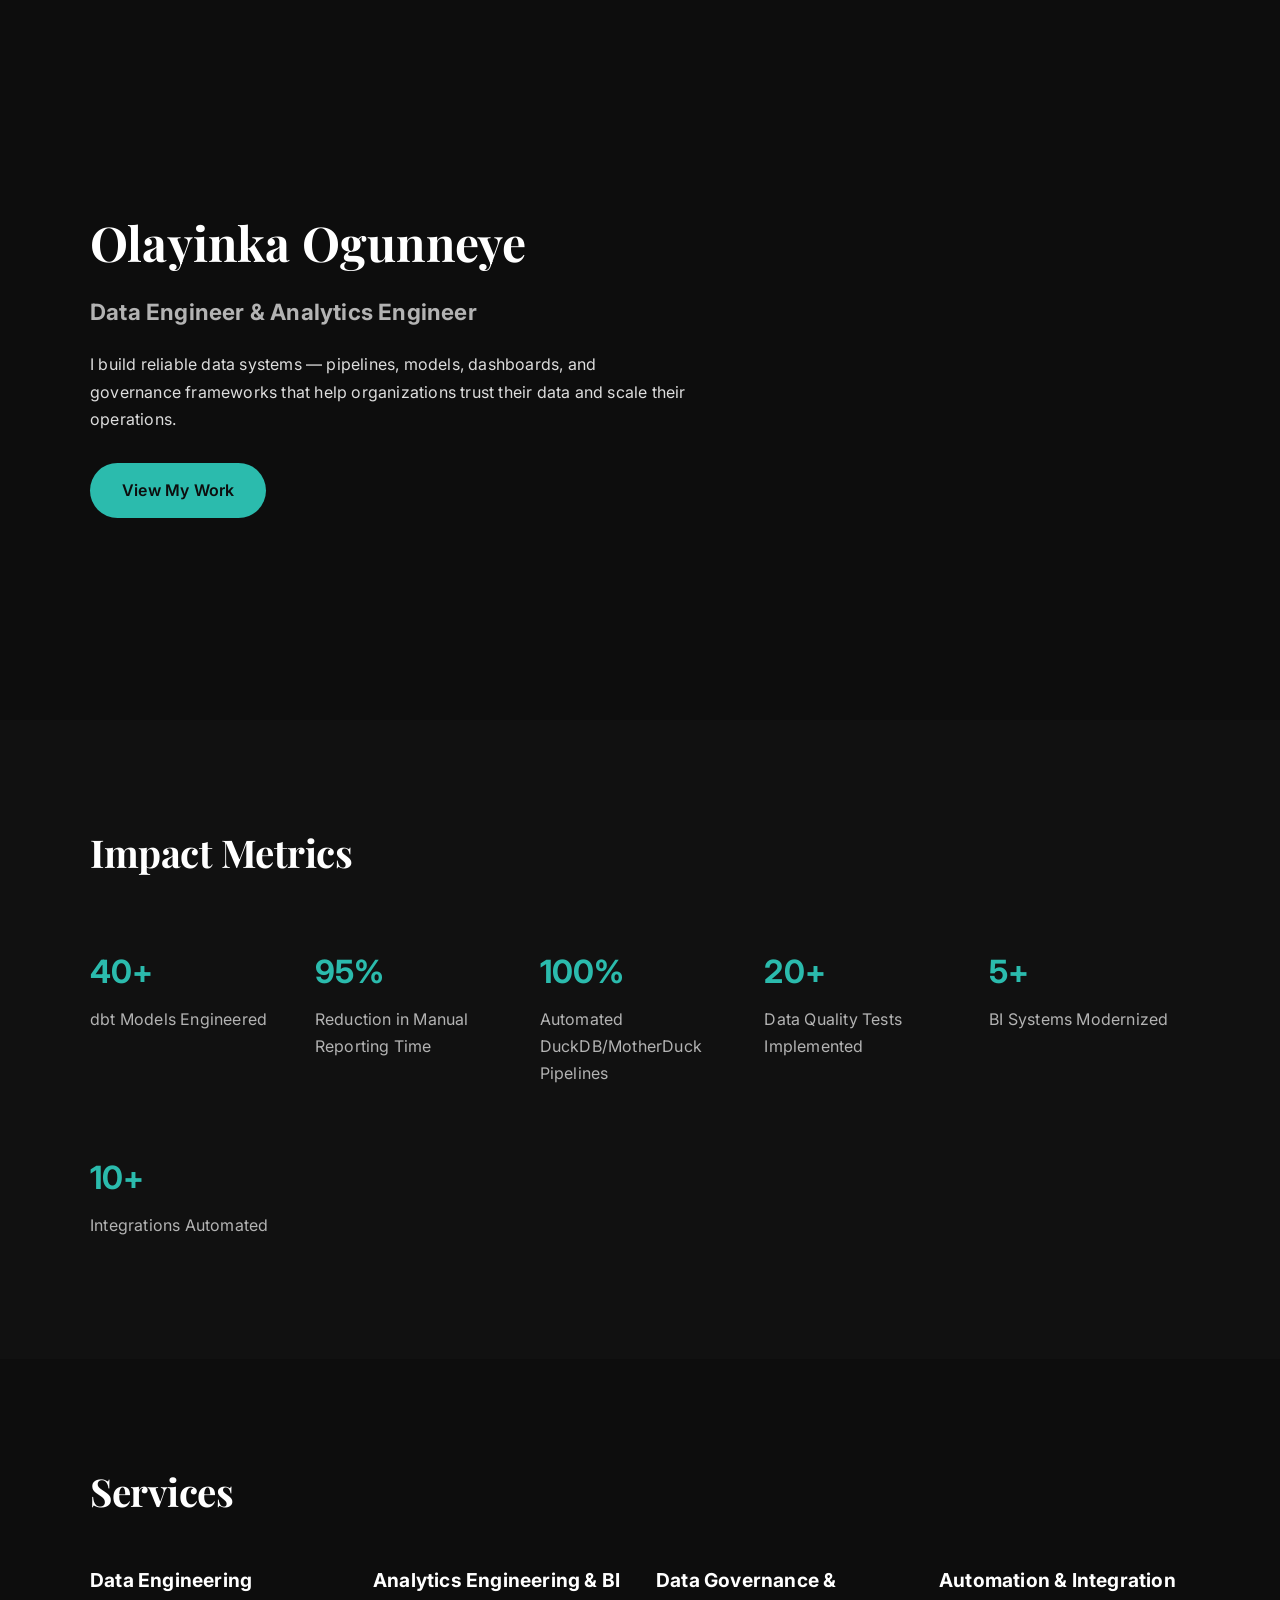
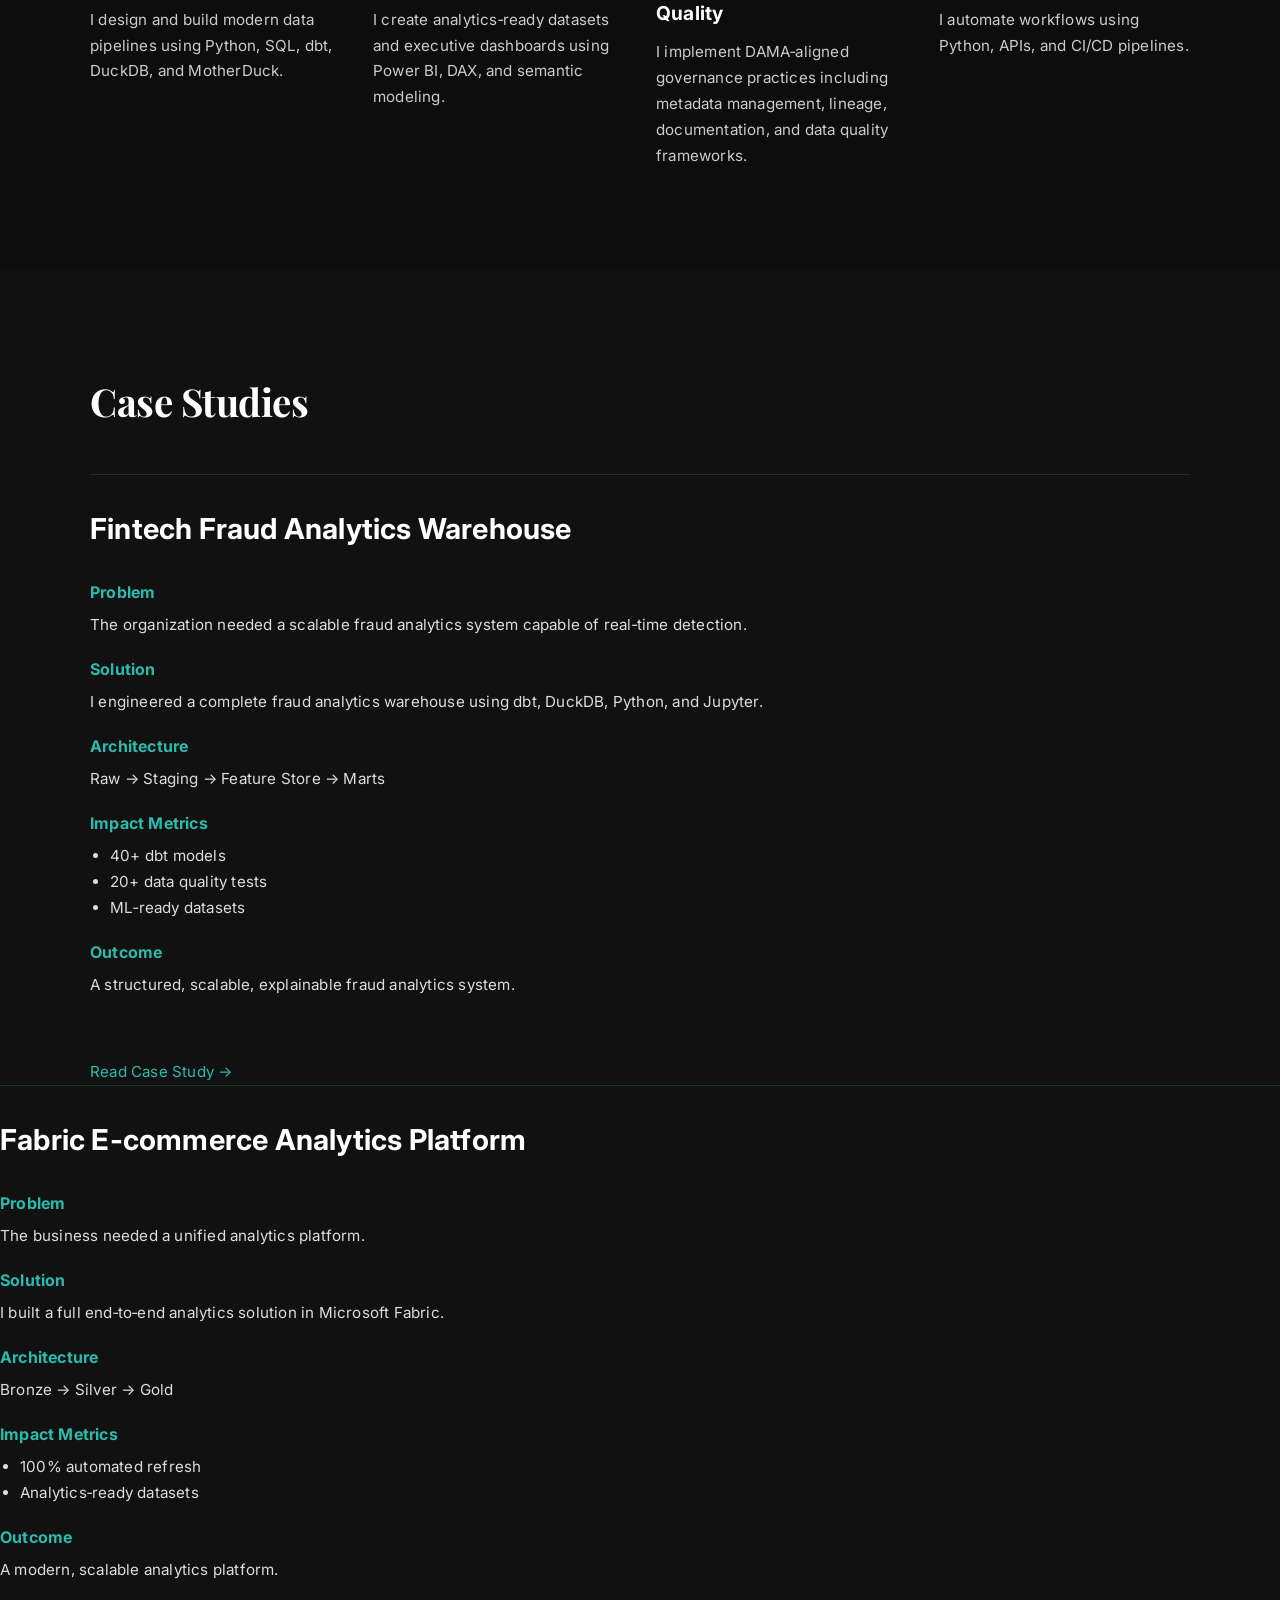
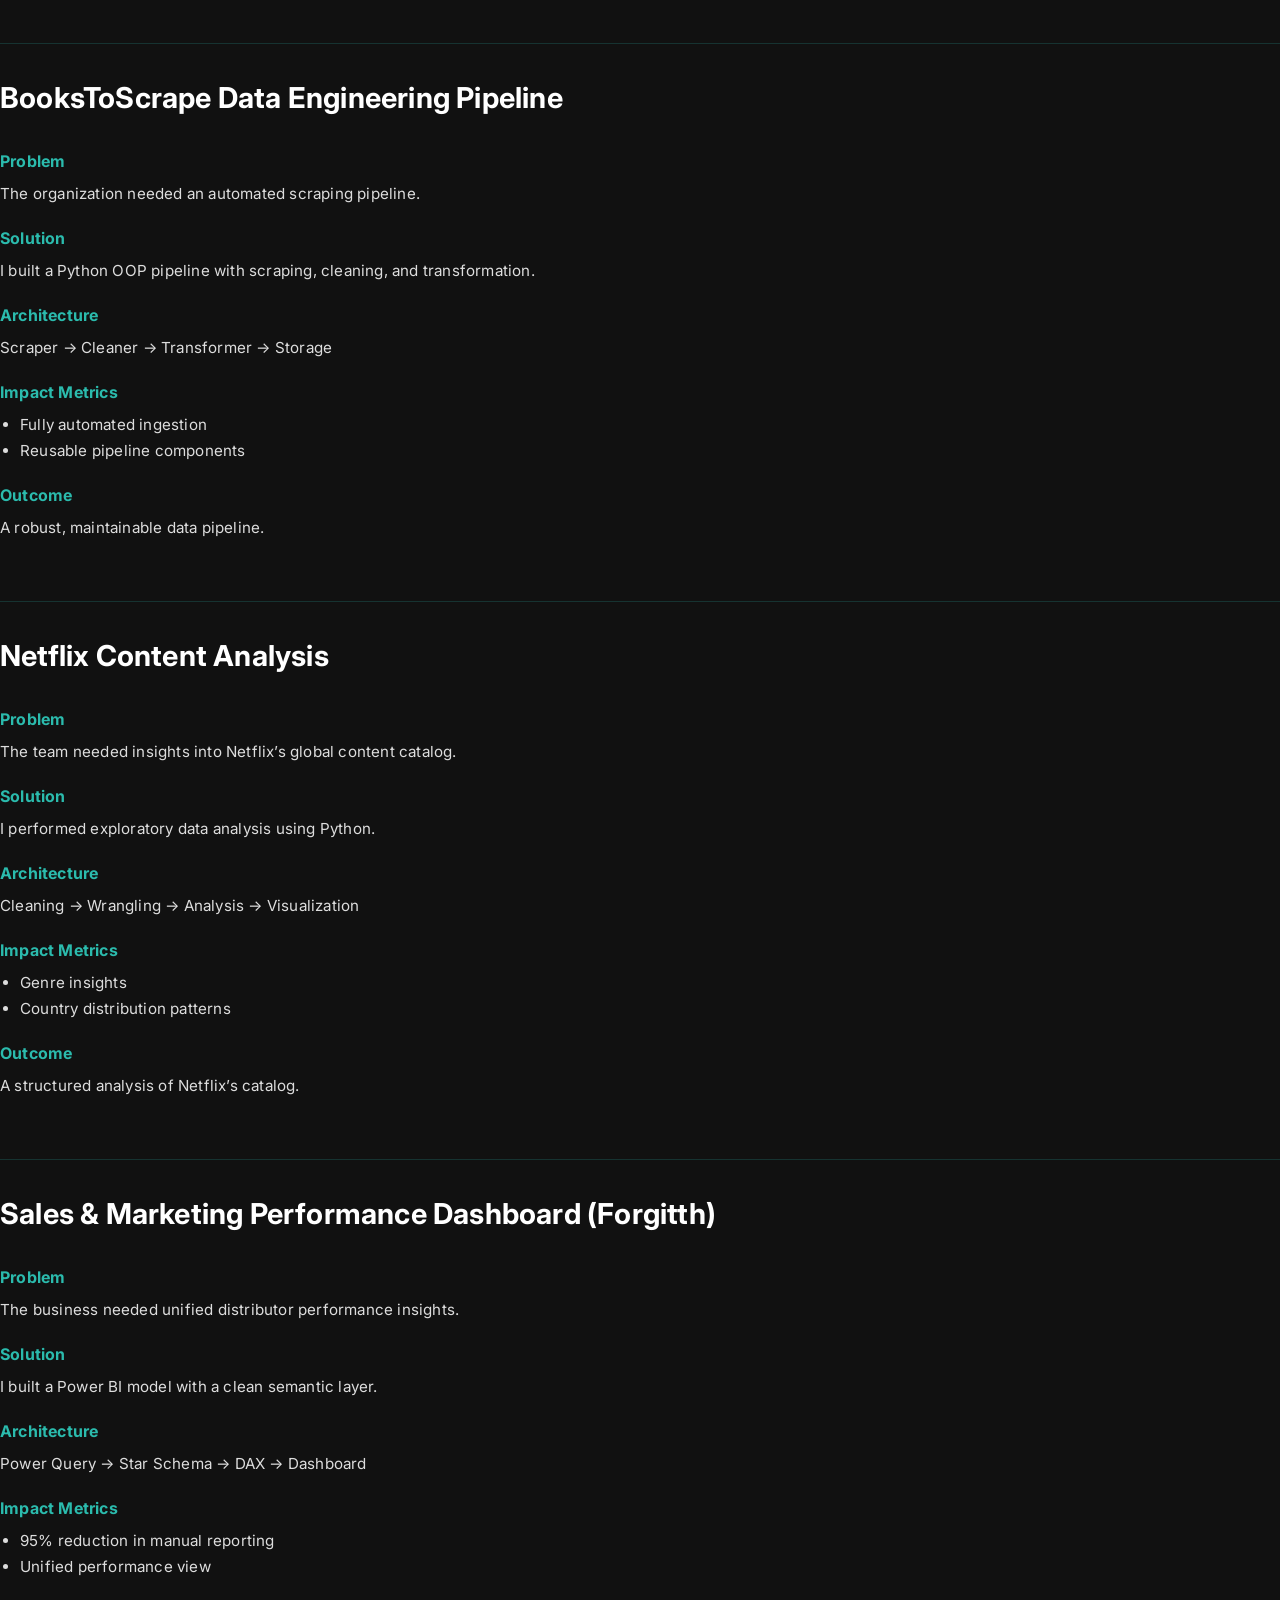
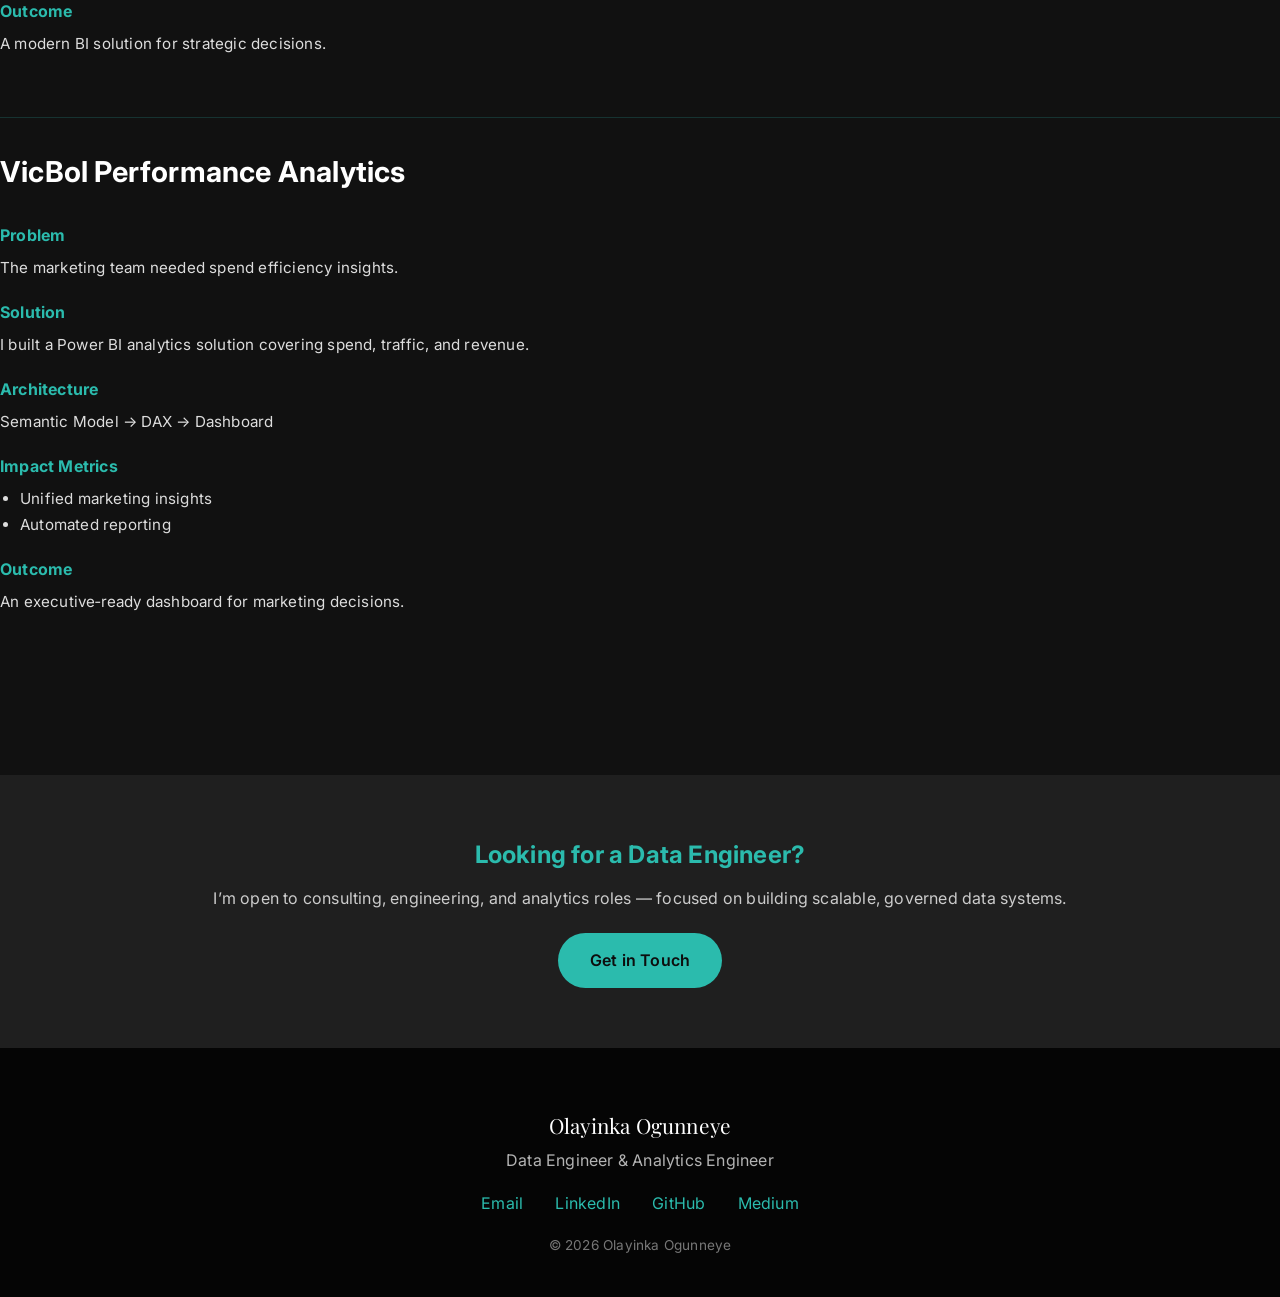
==== index.html @ f0db4cff "still editing" ====
<!DOCTYPE html>
<html lang="en">
<head>
    <meta charset="UTF-8">
    <meta name="viewport" content="width=device-width, initial-scale=1.0">
    <title>Olayinka Ogunneye | Data Engineering Portfolio</title>

    <!-- Fonts -->
    <link rel="preconnect" href="https://fonts.googleapis.com">
    <link rel="preconnect" href="https://fonts.gstatic.com" crossorigin>
    <link href="https://fonts.googleapis.com/css2?family=Inter:wght@300;400;600;700&family=Playfair+Display:wght@500;700&display=swap" rel="stylesheet">

    <!-- Stylesheet -->
    <link rel="stylesheet" href="assets/css/style.css">
</head>

<body>

    <!-- HERO -->
    <section id="hero" class="section-hero fade-in">
        <div class="container">
            <h1 class="hero-title">Olayinka Ogunneye</h1>
            <h2 class="hero-subtitle">Data Engineer & Analytics Engineer</h2>
            <p class="hero-tagline">
                I build reliable data systems — pipelines, models, dashboards, and governance frameworks that help organizations trust their data and scale their operations.
            </p>

            <a href="#work" class="cta-button">View My Work</a>
        </div>
    </section>

    <!-- IMPACT METRICS -->
    <section id="metrics" class="section-metrics">
        <div class="container">
            <h2 class="section-title fade-in">Impact Metrics</h2>

            <div class="metrics-grid">

                <div class="metric-item fade-in">
                    <span class="metric-value">40+</span>
                    <span class="metric-label">dbt Models Engineered</span>
                </div>

                <div class="metric-item fade-in">
                    <span class="metric-value">95%</span>
                    <span class="metric-label">Reduction in Manual Reporting Time</span>
                </div>

                <div class="metric-item fade-in">
                    <span class="metric-value">100%</span>
                    <span class="metric-label">Automated DuckDB/MotherDuck Pipelines</span>
                </div>

                <div class="metric-item fade-in">
                    <span class="metric-value">20+</span>
                    <span class="metric-label">Data Quality Tests Implemented</span>
                </div>

                <div class="metric-item fade-in">
                    <span class="metric-value">5+</span>
                    <span class="metric-label">BI Systems Modernized</span>
                </div>

                <div class="metric-item fade-in">
                    <span class="metric-value">10+</span>
                    <span class="metric-label">Integrations Automated</span>
                </div>

            </div>
        </div>
    </section>

    <!-- SERVICES -->
    <section id="services" class="section-services">
        <div class="container">
            <h2 class="section-title fade-in">Services</h2>

            <div class="services-grid">

                <div class="service-item fade-in">
                    <h3>Data Engineering</h3>
                    <p>I design and build modern data pipelines using Python, SQL, dbt, DuckDB, and MotherDuck.</p>
                </div>

                <div class="service-item fade-in">
                    <h3>Analytics Engineering & BI</h3>
                    <p>I create analytics‑ready datasets and executive dashboards using Power BI, DAX, and semantic modeling.</p>
                </div>

                <div class="service-item fade-in">
                    <h3>Data Governance & Quality</h3>
                    <p>I implement DAMA‑aligned governance practices including metadata management, lineage, documentation, and data quality frameworks.</p>
                </div>

                <div class="service-item fade-in">
                    <h3>Automation & Integration</h3>
                    <p>I automate workflows using Python, APIs, and CI/CD pipelines.</p>
                </div>

            </div>
        </div>
    </section>

    <!-- CASE STUDIES -->
    <section id="work" class="section-work">
        <div class="container">
            <h2 class="section-title fade-in">Case Studies</h2>

            <!-- FRAUD ANALYTICS -->
            <div class="case-study fade-in">
                <h3 class="case-title">Fintech Fraud Analytics Warehouse</h3>

                <div class="case-block">
                    <h4>Problem</h4>
                    <p>The organization needed a scalable fraud analytics system capable of real‑time detection.</p>
                </div>

                <div class="case-block">
                    <h4>Solution</h4>
                    <p>I engineered a complete fraud analytics warehouse using dbt, DuckDB, Python, and Jupyter.</p>
                </div>

                <div class="case-block">
                    <h4>Architecture</h4>
                    <p>Raw → Staging → Feature Store → Marts</p>
                </div>

                <div class="case-block">
                    <h4>Impact Metrics</h4>
                    <ul class="case-metrics">
                        <li>40+ dbt models</li>
                        <li>20+ data quality tests</li>
                        <li>ML‑ready datasets</li>
                    </ul>
                </div>

                <div class="case-block">
                    <h4>Outcome</h4>
                    <p>A structured, scalable, explainable fraud analytics system.</p>
                </div>
            </div>
                <div class="case-links">
                    <a href="case-studies/fraud-analytics.html" class="case-read-more">Read Case Study →</a>
                </div>
            </div>
        <div>
            
            <!-- FABRIC -->
            <div class="case-study fade-in">
                <h3 class="case-title">Fabric E‑commerce Analytics Platform</h3>

                <div class="case-block">
                    <h4>Problem</h4>
                    <p>The business needed a unified analytics platform.</p>
                </div>

                <div class="case-block">
                    <h4>Solution</h4>
                    <p>I built a full end‑to‑end analytics solution in Microsoft Fabric.</p>
                </div>

                <div class="case-block">
                    <h4>Architecture</h4>
                    <p>Bronze → Silver → Gold</p>
                </div>

                <div class="case-block">
                    <h4>Impact Metrics</h4>
                    <ul class="case-metrics">
                        <li>100% automated refresh</li>
                        <li>Analytics‑ready datasets</li>
                    </ul>
                </div>

                <div class="case-block">
                    <h4>Outcome</h4>
                    <p>A modern, scalable analytics platform.</p>
                </div>
            </div>

            <!-- BOOKS -->
            <div class="case-study fade-in">
                <h3 class="case-title">BooksToScrape Data Engineering Pipeline</h3>

                <div class="case-block">
                    <h4>Problem</h4>
                    <p>The organization needed an automated scraping pipeline.</p>
                </div>

                <div class="case-block">
                    <h4>Solution</h4>
                    <p>I built a Python OOP pipeline with scraping, cleaning, and transformation.</p>
                </div>

                <div class="case-block">
                    <h4>Architecture</h4>
                    <p>Scraper → Cleaner → Transformer → Storage</p>
                </div>

                <div class="case-block">
                    <h4>Impact Metrics</h4>
                    <ul class="case-metrics">
                        <li>Fully automated ingestion</li>
                        <li>Reusable pipeline components</li>
                    </ul>
                </div>

                <div class="case-block">
                    <h4>Outcome</h4>
                    <p>A robust, maintainable data pipeline.</p>
                </div>
            </div>

            <!-- NETFLIX -->
            <div class="case-study fade-in">
                <h3 class="case-title">Netflix Content Analysis</h3>

                <div class="case-block">
                    <h4>Problem</h4>
                    <p>The team needed insights into Netflix’s global content catalog.</p>
                </div>

                <div class="case-block">
                    <h4>Solution</h4>
                    <p>I performed exploratory data analysis using Python.</p>
                </div>

                <div class="case-block">
                    <h4>Architecture</h4>
                    <p>Cleaning → Wrangling → Analysis → Visualization</p>
                </div>

                <div class="case-block">
                    <h4>Impact Metrics</h4>
                    <ul class="case-metrics">
                        <li>Genre insights</li>
                        <li>Country distribution patterns</li>
                    </ul>
                </div>

                <div class="case-block">
                    <h4>Outcome</h4>
                    <p>A structured analysis of Netflix’s catalog.</p>
                </div>
            </div>

            <!-- FORGITTH -->
            <div class="case-study fade-in">
                <h3 class="case-title">Sales & Marketing Performance Dashboard (Forgitth)</h3>

                <div class="case-block">
                    <h4>Problem</h4>
                    <p>The business needed unified distributor performance insights.</p>
                </div>

                <div class="case-block">
                    <h4>Solution</h4>
                    <p>I built a Power BI model with a clean semantic layer.</p>
                </div>

                <div class="case-block">
                    <h4>Architecture</h4>
                    <p>Power Query → Star Schema → DAX → Dashboard</p>
                </div>

                <div class="case-block">
                    <h4>Impact Metrics</h4>
                    <ul class="case-metrics">
                        <li>95% reduction in manual reporting</li>
                        <li>Unified performance view</li>
                    </ul>
                </div>

                <div class="case-block">
                    <h4>Outcome</h4>
                    <p>A modern BI solution for strategic decisions.</p>
                </div>
            </div>

            <!-- VICBOL -->
            <div class="case-study fade-in">
                <h3 class="case-title">VicBol Performance Analytics</h3>

                <div class="case-block">
                    <h4>Problem</h4>
                    <p>The marketing team needed spend efficiency insights.</p>
                </div>

                <div class="case-block">
                    <h4>Solution</h4>
                    <p>I built a Power BI analytics solution covering spend, traffic, and revenue.</p>
                </div>

                <div class="case-block">
                    <h4>Architecture</h4>
                    <p>Semantic Model → DAX → Dashboard</p>
                </div>

                <div class="case-block">
                    <h4>Impact Metrics</h4>
                    <ul class="case-metrics">
                        <li>Unified marketing insights</li>
                        <li>Automated reporting</li>
                    </ul>
                </div>

                <div class="case-block">
                    <h4>Outcome</h4>
                    <p>An executive‑ready dashboard for marketing decisions.</p>
                </div>
            </div>

        </div>
    </section>

    <!-- CTA -->
    <section id="cta" class="section-cta fade-in">
        <div class="container">
            <h2>Looking for a Data Engineer?</h2>
            <p>I’m open to consulting, engineering, and analytics roles — focused on building scalable, governed data systems.</p>
            <a href="mailto:olayinkaogunneye@gmail.com" class="cta-button">Get in Touch</a>
        </div>
    </section>

    <!-- SCROLL TO TOP BUTTON -->
    <button id="scrollTopBtn" class="scroll-top-btn">↑</button>

    <!-- FOOTER -->
    <footer class="footer fade-in">
        <div class="container">
            <p class="footer-name">Olayinka Ogunneye</p>
            <p class="footer-role">Data Engineer & Analytics Engineer</p>

            <div class="footer-links">
                <a href="mailto:olayinkaogunneye@gmail.com">Email</a>
                <a href="https://www.linkedin.com/in/olayinkaogunneye" target="_blank">LinkedIn</a>
                <a href="https://github.com/olayinkaogunneye" target="_blank">GitHub</a>
                <a href="https://medium.com/@olayinkaogunneye" target="_blank">Medium</a>
            </div>

            <p class="footer-copy">&copy; 2026 Olayinka Ogunneye</p>
        </div>
    </footer>

    <!-- JS -->
    <script src="assets/js/main.js"></script>

</body>
</html>
---- assets/css/style.css ----
/* =========================================
   BASE RESET
========================================= */
* {
    margin: 0;
    padding: 0;
    box-sizing: border-box;
}

html {
    scroll-behavior: smooth;
}

body {
    font-family: 'Inter', system-ui, -apple-system, BlinkMacSystemFont, sans-serif;
    background-color: #0D0D0D;
    color: #FFFFFF;
    line-height: 1.7;
    letter-spacing: 0.2px;
}

/* =========================================
   LAYOUT
========================================= */
.container {
    width: 90%;
    max-width: 1100px;
    margin: 0 auto;
}

section {
    padding: 100px 0;
}

.section-title {
    font-family: 'Playfair Display', serif;
    font-size: 2.4rem;
    margin-bottom: 40px;
    letter-spacing: -0.5px;
}

/* =========================================
   ANIMATIONS
========================================= */
.fade-in {
    opacity: 0;
    transform: translateY(12px);
    transition: opacity 0.7s ease-out, transform 0.7s ease-out;
}

.fade-in-visible {
    opacity: 1;
    transform: translateY(0);
}

/* =========================================
   HERO
========================================= */
.section-hero {
    min-height: 80vh;
    display: flex;
    align-items: center;
    background-color: #0D0D0D;
}

.hero-title {
    font-family: 'Playfair Display', serif;
    font-size: 3rem;
    margin-bottom: 10px;
}

.hero-subtitle {
    font-size: 1.4rem;
    color: #B3B3B3;
    margin-bottom: 20px;
}

.hero-tagline {
    max-width: 600px;
    margin-bottom: 30px;
    color: #DDDDDD;
}

/* CTA Button */
.cta-button {
    display: inline-block;
    padding: 14px 32px;
    border-radius: 50px;
    background-color: #2BBBAD;
    color: #0D0D0D;
    font-weight: 600;
    text-decoration: none;
    transition: background-color 0.25s ease, transform 0.25s ease;
}

.cta-button:hover {
    background-color: #25A69A;
    transform: translateY(-2px);
}

/* =========================================
   METRICS
========================================= */
.section-metrics {
    background-color: #111111;
}

.metrics-grid {
    display: grid;
    grid-template-columns: repeat(auto-fit, minmax(180px, 1fr));
    gap: 24px;
}

.metric-item {
    padding: 20px 0;
}

.metric-value {
    display: block;
    font-size: 2rem;
    font-weight: 700;
    color: #2BBBAD;
}

.metric-label {
    display: block;
    color: #B3B3B3;
    margin-top: 6px;
}

/* =========================================
   SERVICES
========================================= */
.section-services {
    background-color: #0D0D0D;
}

.services-grid {
    display: grid;
    grid-template-columns: repeat(auto-fit, minmax(220px, 1fr));
    gap: 32px;
}

.service-item h3 {
    font-size: 1.2rem;
    margin-bottom: 10px;
}

.service-item p {
    color: #CCCCCC;
    font-size: 0.95rem;
}

/* =========================================
   CASE STUDIES
========================================= */
.section-work {
    background-color: #111111;
}

.case-study {
    margin-bottom: 60px;
    border-top: 1px solid #2BBBAD33;
    padding-top: 30px;
}

.case-title {
    font-size: 1.8rem;
    margin-bottom: 25px;
}

.case-block {
    margin-bottom: 18px;
}

.case-block h4 {
    font-size: 1rem;
    color: #2BBBAD;
    margin-bottom: 6px;
}

.case-block p,
.case-block ul {
    color: #DDDDDD;
    font-size: 0.95rem;
}

.case-metrics {
    list-style: disc;
    padding-left: 20px;
}

/* Diagram Styling */
.case-diagram {
    margin: 30px 0 40px;
}

.case-diagram img {
    width: 100%;
    border-radius: 8px;
    box-shadow: 0 4px 18px rgba(0, 0, 0, 0.35);
    opacity: 0;
    transform: scale(0.98);
    transition: opacity 0.8s ease-out, transform 0.8s ease-out;
}

.case-diagram img.fade-in-visible {
    opacity: 1;
    transform: scale(1);
}

.case-links a {
    margin-right: 18px;
    font-size: 0.95rem;
    color: #2BBBAD;
    text-decoration: none;
}

.case-links a:hover {
    text-decoration: underline;
}

/* =========================================
   EXPERIENCE TIMELINE
========================================= */
.section-experience {
    background-color: #0D0D0D;
}

.timeline {
    border-left: 2px solid #2BBBAD55;
    padding-left: 24px;
}

.timeline-item {
    position: relative;
    margin-bottom: 30px;
}

.timeline-dot {
    position: absolute;
    left: -11px;
    top: 4px;
    width: 16px;
    height: 16px;
    border-radius: 50%;
    background-color: #2BBBAD;
    border: 3px solid #0D0D0D;
}

.timeline-content h3 {
    font-size: 1.1rem;
    margin-bottom: 6px;
}

.timeline-content p {
    color: #CCCCCC;
    font-size: 0.95rem;
}

/* =========================================
   CTA SECTION
========================================= */
.section-cta {
    background-color: #1F1F1F;
    text-align: center;
    padding: 60px 0;
}

.section-cta h2 {
    color: #2BBBAD;
    margin-bottom: 10px;
}

.section-cta p {
    color: #CCCCCC;
    margin-bottom: 20px;
}

/* =========================================
   SCROLL TO TOP BUTTON
========================================= */
.scroll-top-btn {
    position: fixed;
    bottom: 40px;
    right: 40px;
    background-color: #2BBBAD;
    color: #0D0D0D;
    border: none;
    padding: 14px 18px;
    border-radius: 50%;
    font-size: 22px;
    cursor: pointer;
    opacity: 0;
    transform: scale(0.9);
    transition: opacity 0.3s ease, transform 0.3s ease;
}

.scroll-top-btn.visible {
    opacity: 1;
    transform: scale(1);
}

/* =========================================
   FOOTER
========================================= */
.footer {
    background-color: #050505;
    padding: 60px 0 40px;
    text-align: center;
}

.footer-name {
    font-family: 'Playfair Display', serif;
    font-size: 1.3rem;
    margin-bottom: 4px;
}

.footer-role {
    color: #B3B3B3;
    margin-bottom: 16px;
}

.footer-links a {
    margin: 0 14px;
    color: #2BBBAD;
    font-size: 1rem;
    text-decoration: none;
}

.footer-links a:hover {
    text-decoration: underline;
}

.footer-copy {
    margin-top: 16px;
    font-size: 0.85rem;
    color: #777777;
}

/* =========================================
   RESPONSIVE
========================================= */
@media (max-width: 768px) {
    .hero-title {
        font-size: 2.4rem;
    }

    .hero-subtitle {
        font-size: 1.2rem;
    }

    section {
        padding: 70px 0;
    }
}
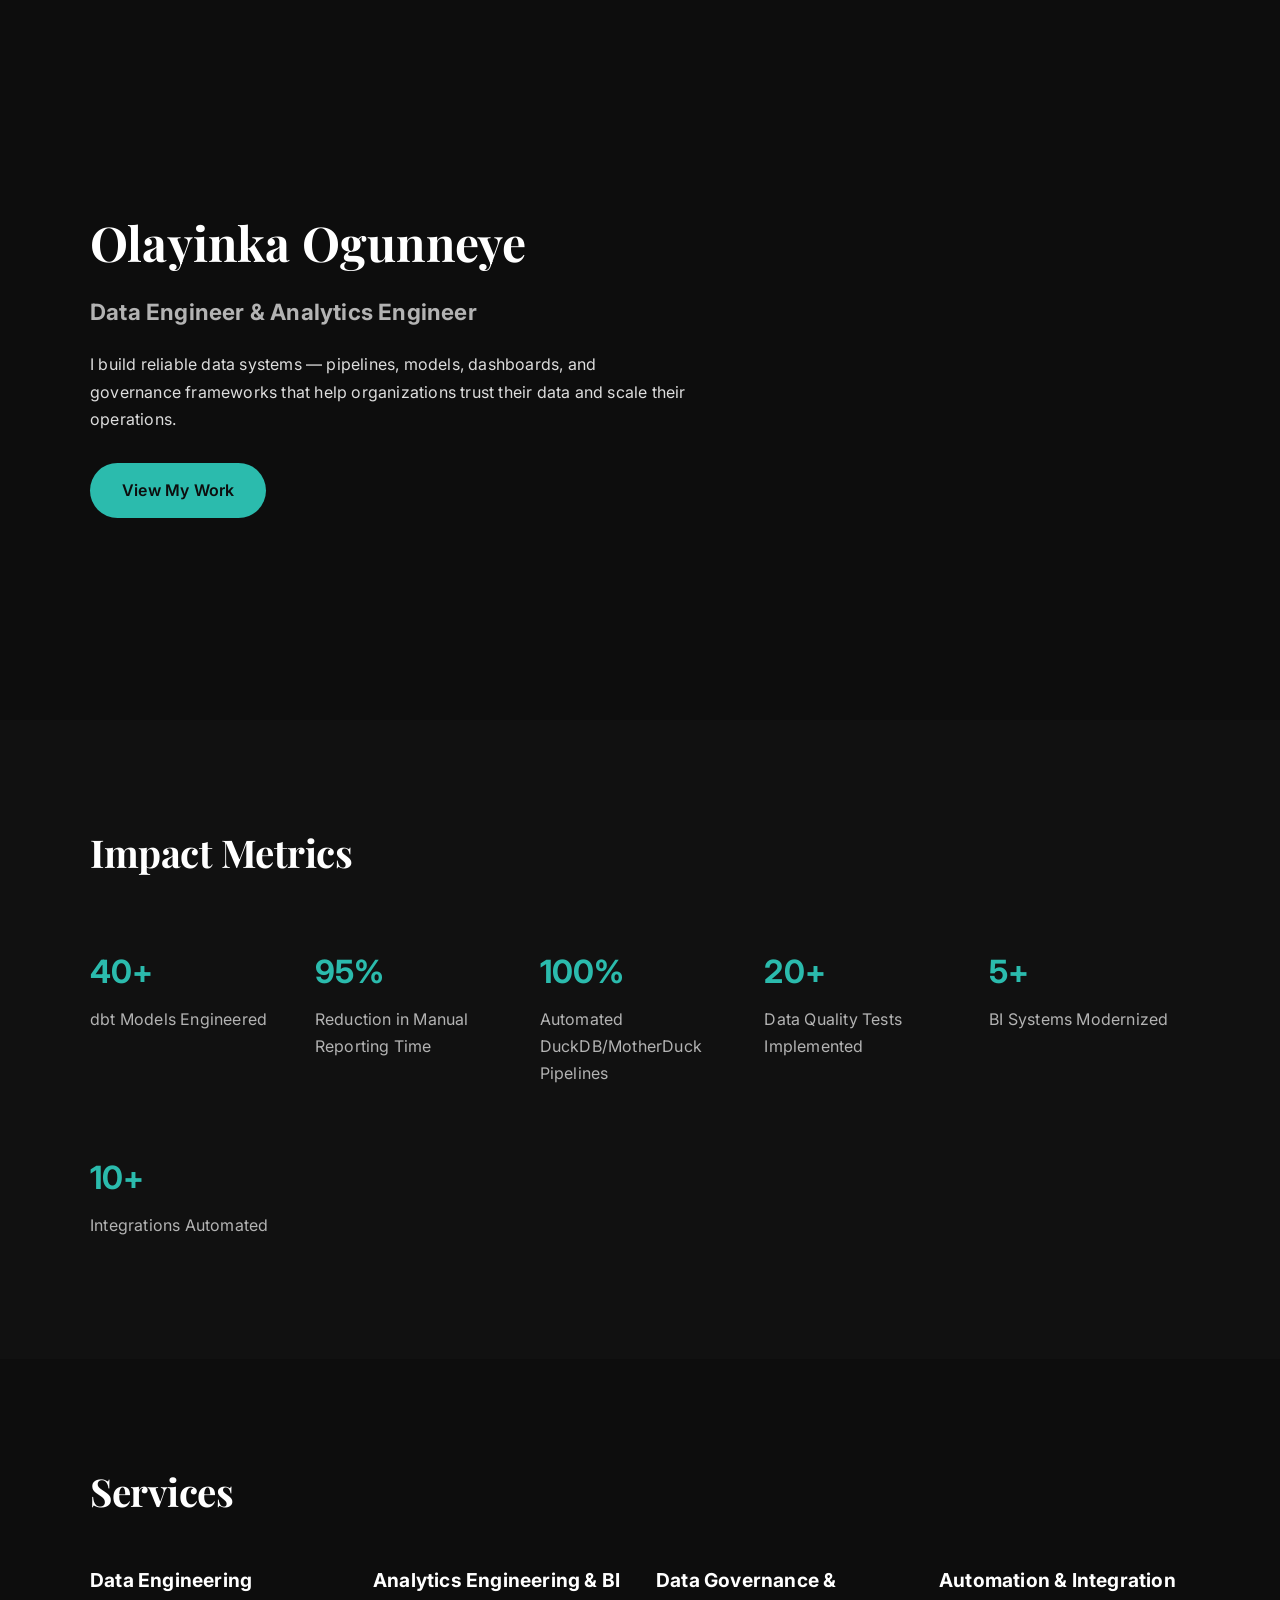
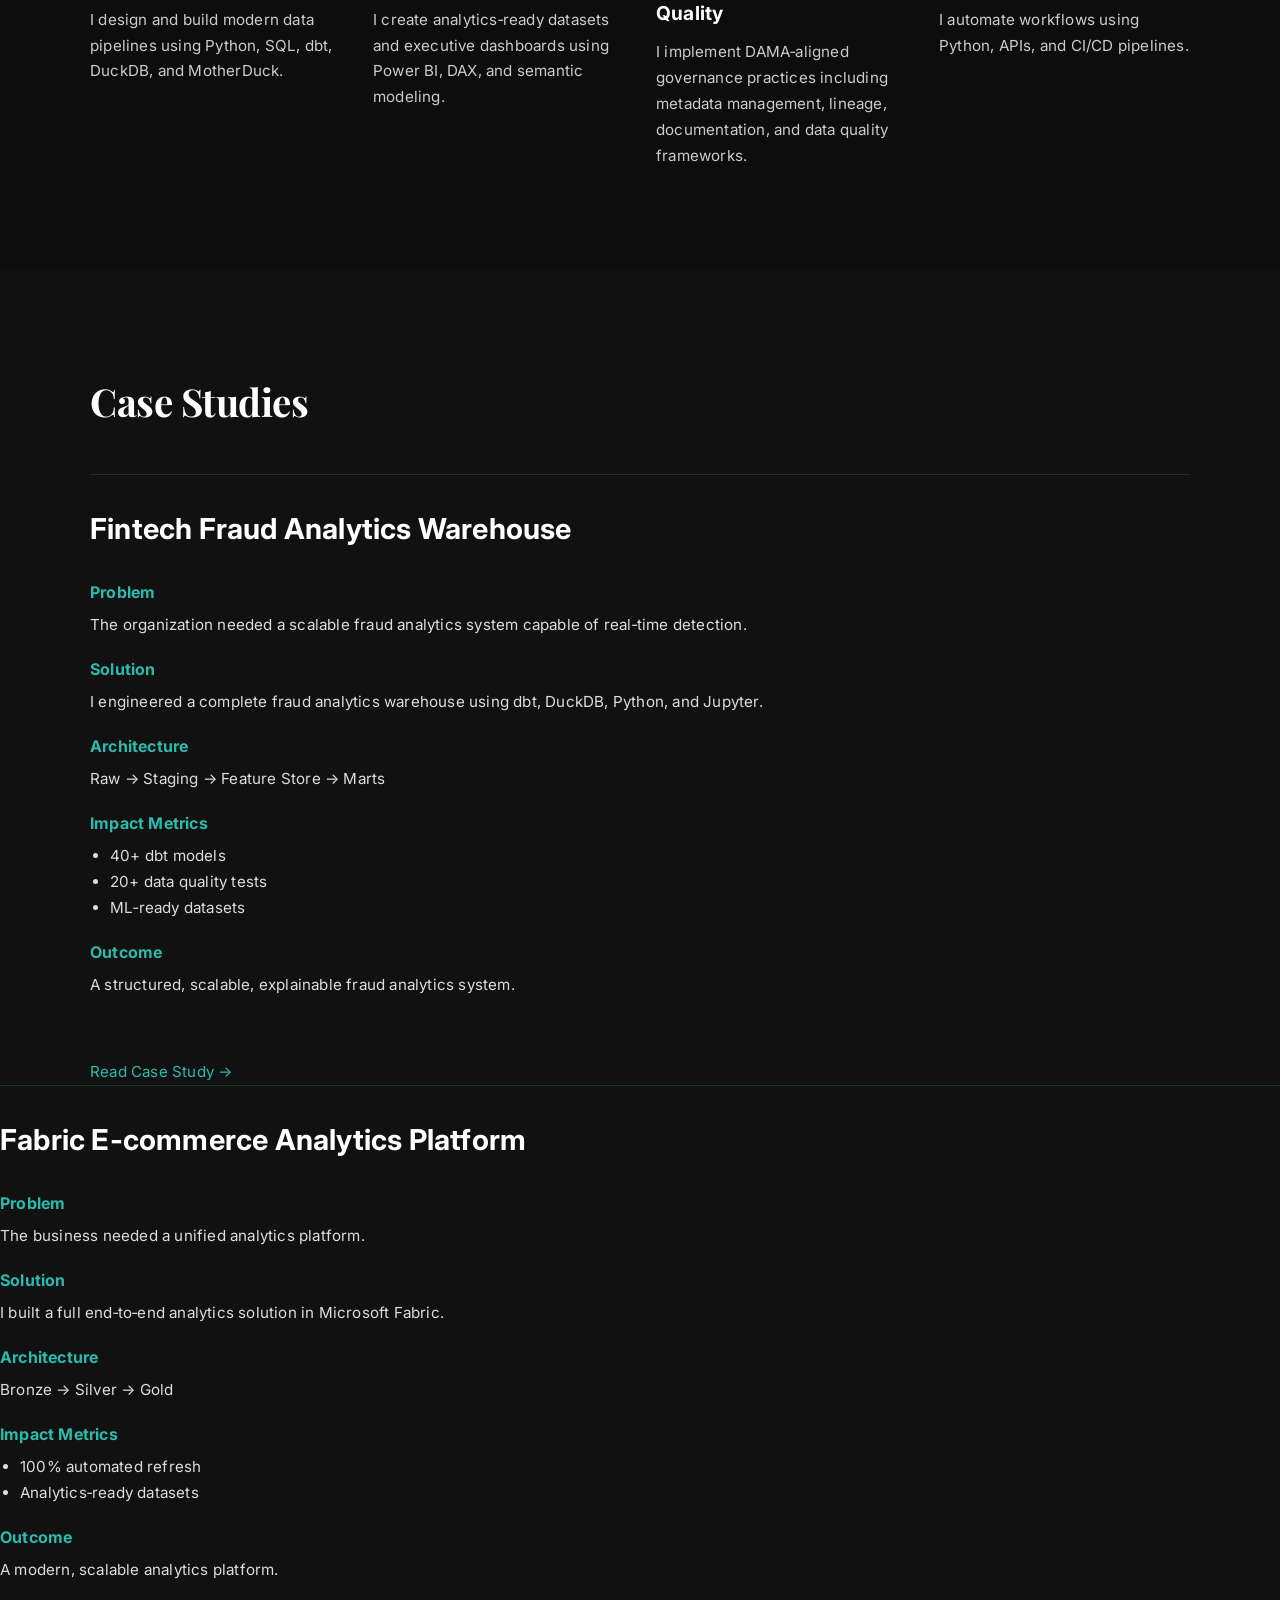
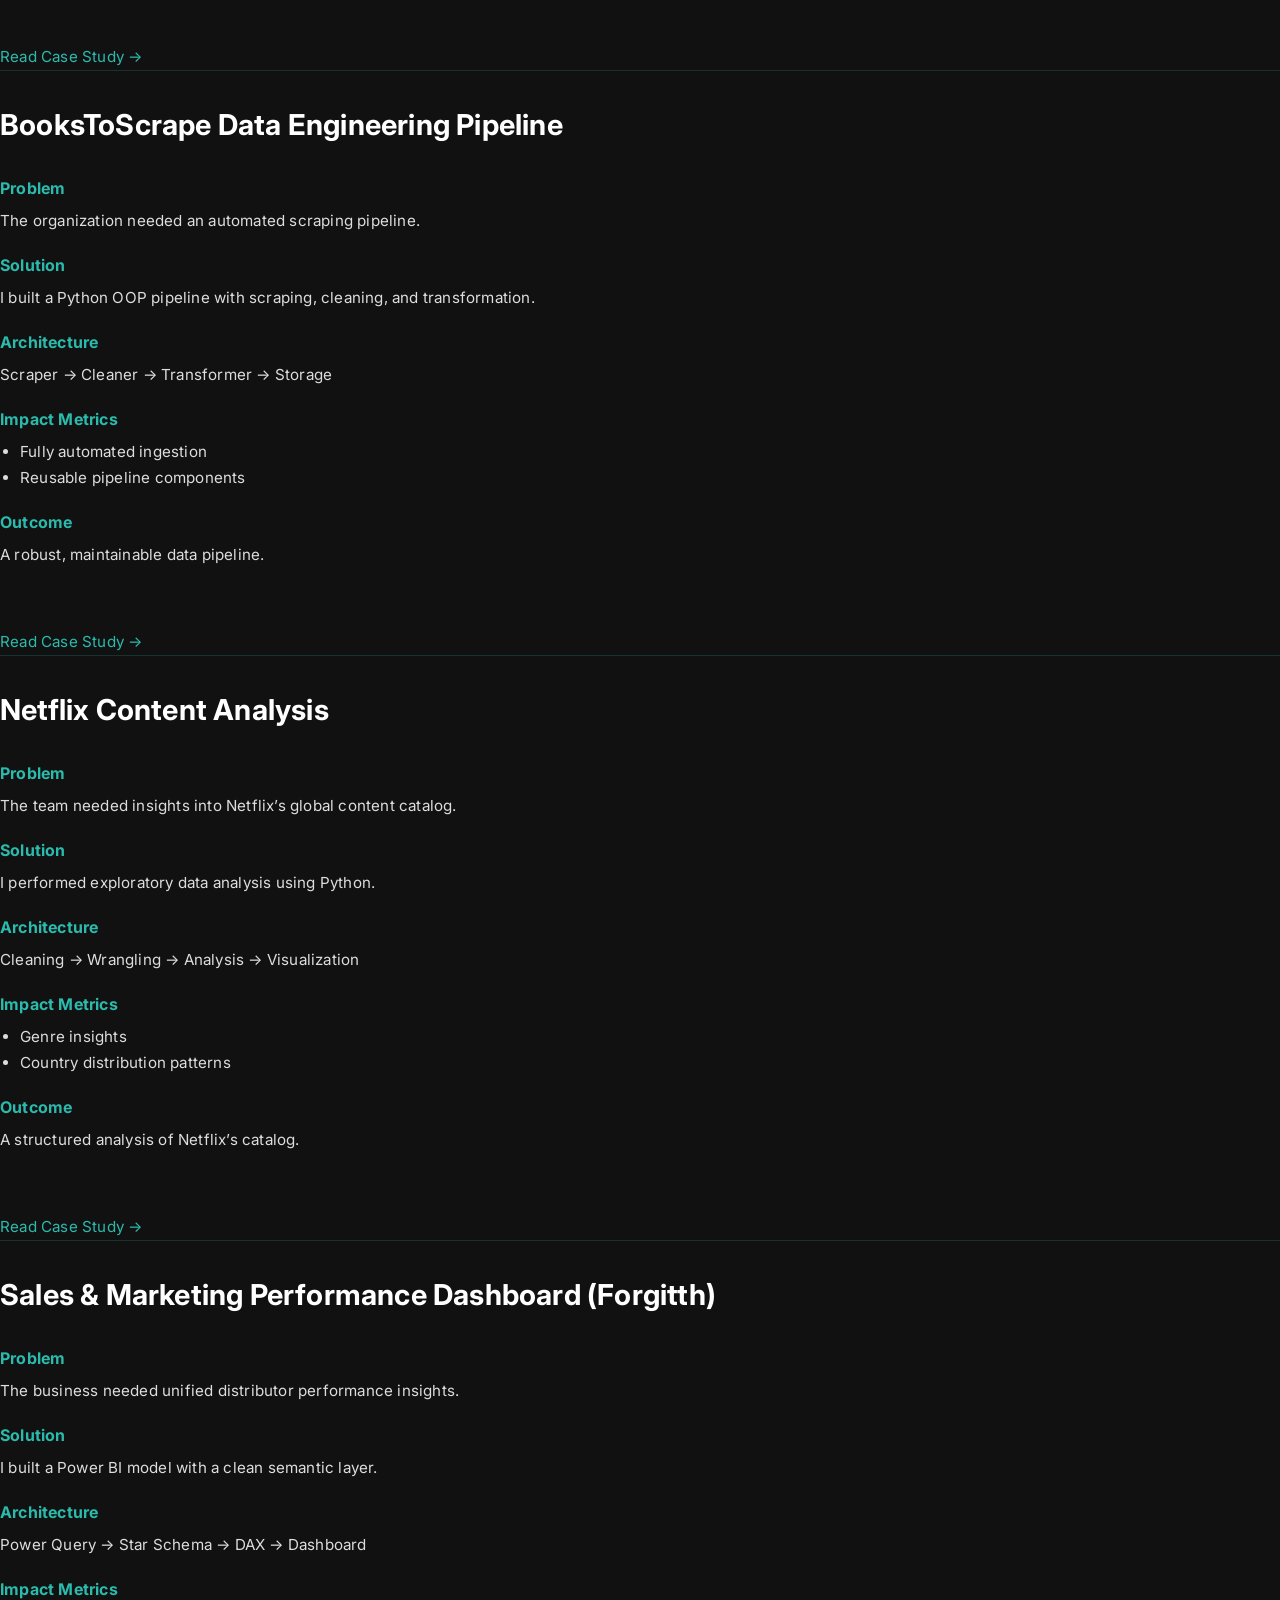
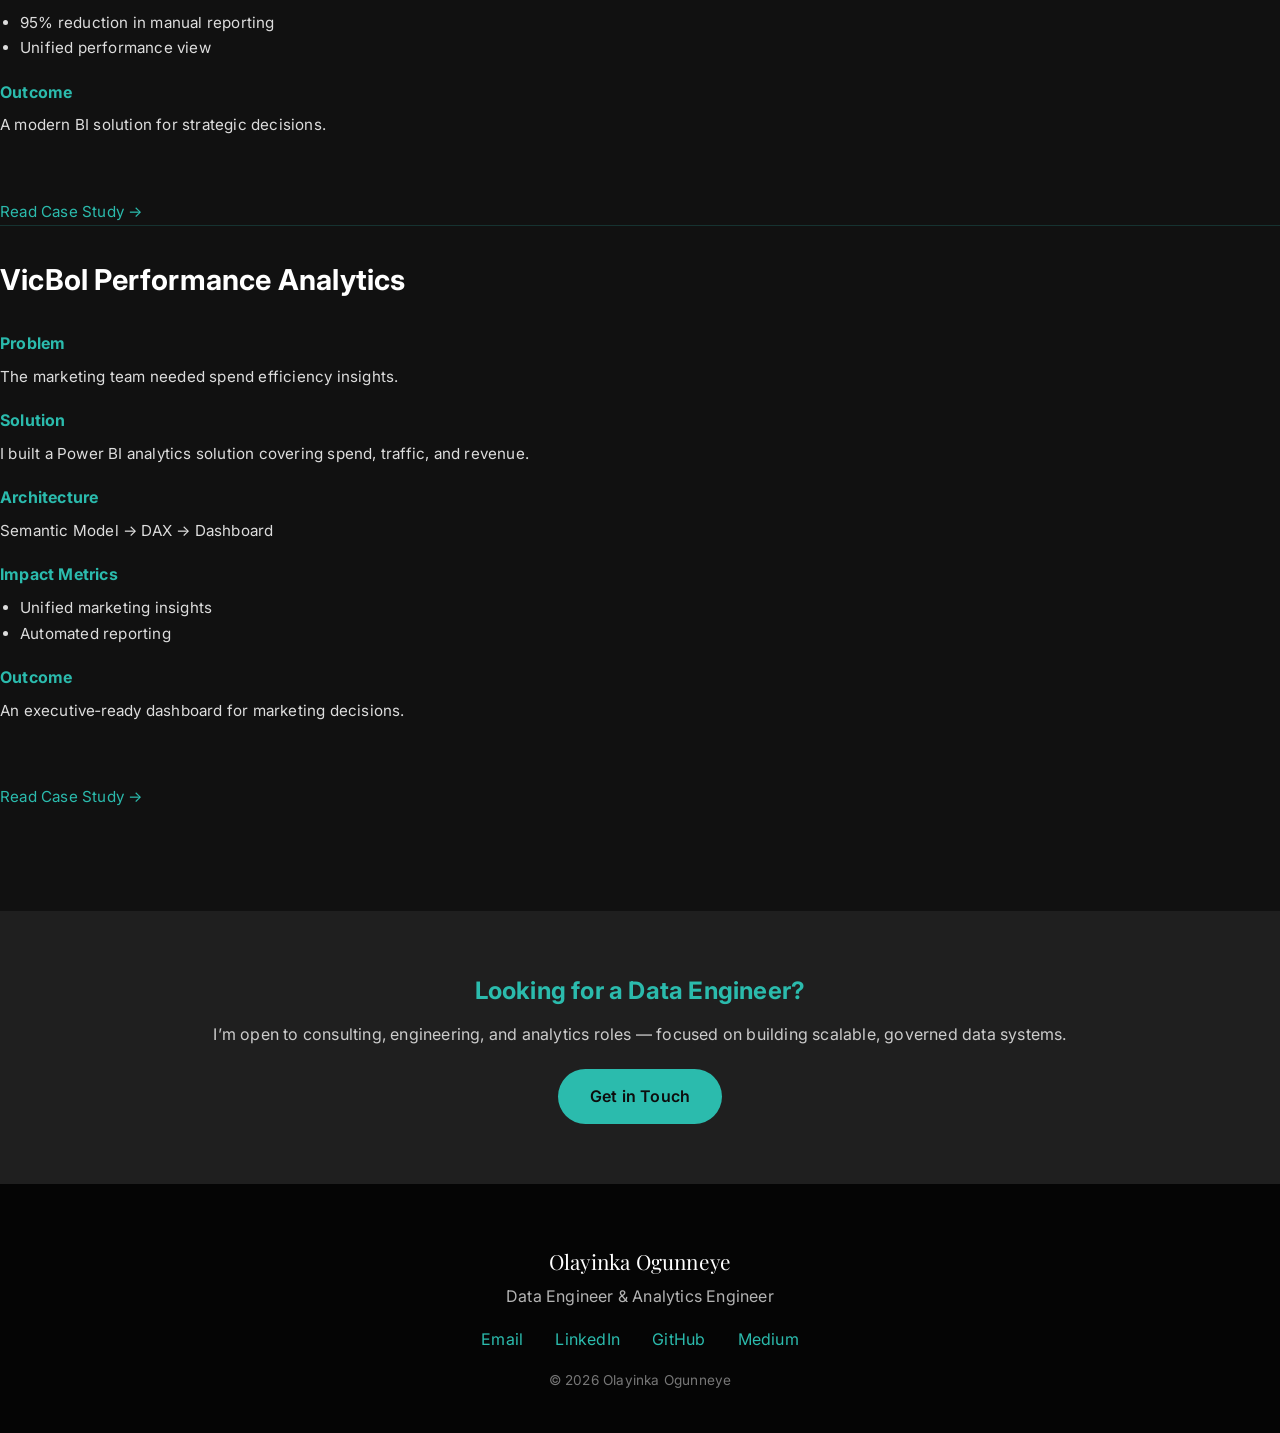
==== commit 686584de: "added new project pages" ====
--- a/index.html
+++ b/index.html
@@ -143,8 +143,7 @@
                     <a href="case-studies/fraud-analytics.html" class="case-read-more">Read Case Study →</a>
                 </div>
             </div>
-        <div>
-            
+
             <!-- FABRIC -->
             <div class="case-study fade-in">
                 <h3 class="case-title">Fabric E‑commerce Analytics Platform</h3>
@@ -177,6 +176,9 @@
                     <p>A modern, scalable analytics platform.</p>
                 </div>
             </div>
+                <div class="case-links">
+                    <a href="case-studies/fabric-ecommerce.html" class="case-read-more">Read Case Study →</a>
+                </div>
 
             <!-- BOOKS -->
             <div class="case-study fade-in">
@@ -210,6 +212,9 @@
                     <p>A robust, maintainable data pipeline.</p>
                 </div>
             </div>
+                <div class="case-links">
+                    <a href="case-studies/books-pipeline.html" class="case-read-more">Read Case Study →</a>
+                </div>
 
             <!-- NETFLIX -->
             <div class="case-study fade-in">
@@ -243,6 +248,9 @@
                     <p>A structured analysis of Netflix’s catalog.</p>
                 </div>
             </div>
+                <div class="case-links">
+                    <a href="case-studies/netflix-analysis.html" class="case-read-more">Read Case Study →</a>
+                </div>
 
             <!-- FORGITTH -->
             <div class="case-study fade-in">
@@ -276,6 +284,9 @@
                     <p>A modern BI solution for strategic decisions.</p>
                 </div>
             </div>
+                <div class="case-links">
+                    <a href="case-studies/forgitth-dashboard.html" class="case-read-more">Read Case Study →</a>
+                </div>
 
             <!-- VICBOL -->
             <div class="case-study fade-in">
@@ -309,7 +320,10 @@
                     <p>An executive‑ready dashboard for marketing decisions.</p>
                 </div>
             </div>
-
+                <div class="case-links">
+                    <a href="case-studies/vicbol-dashboard.html" class="case-read-more">Read Case Study →</a>
+                </div>
+            </div>
         </div>
     </section>
 
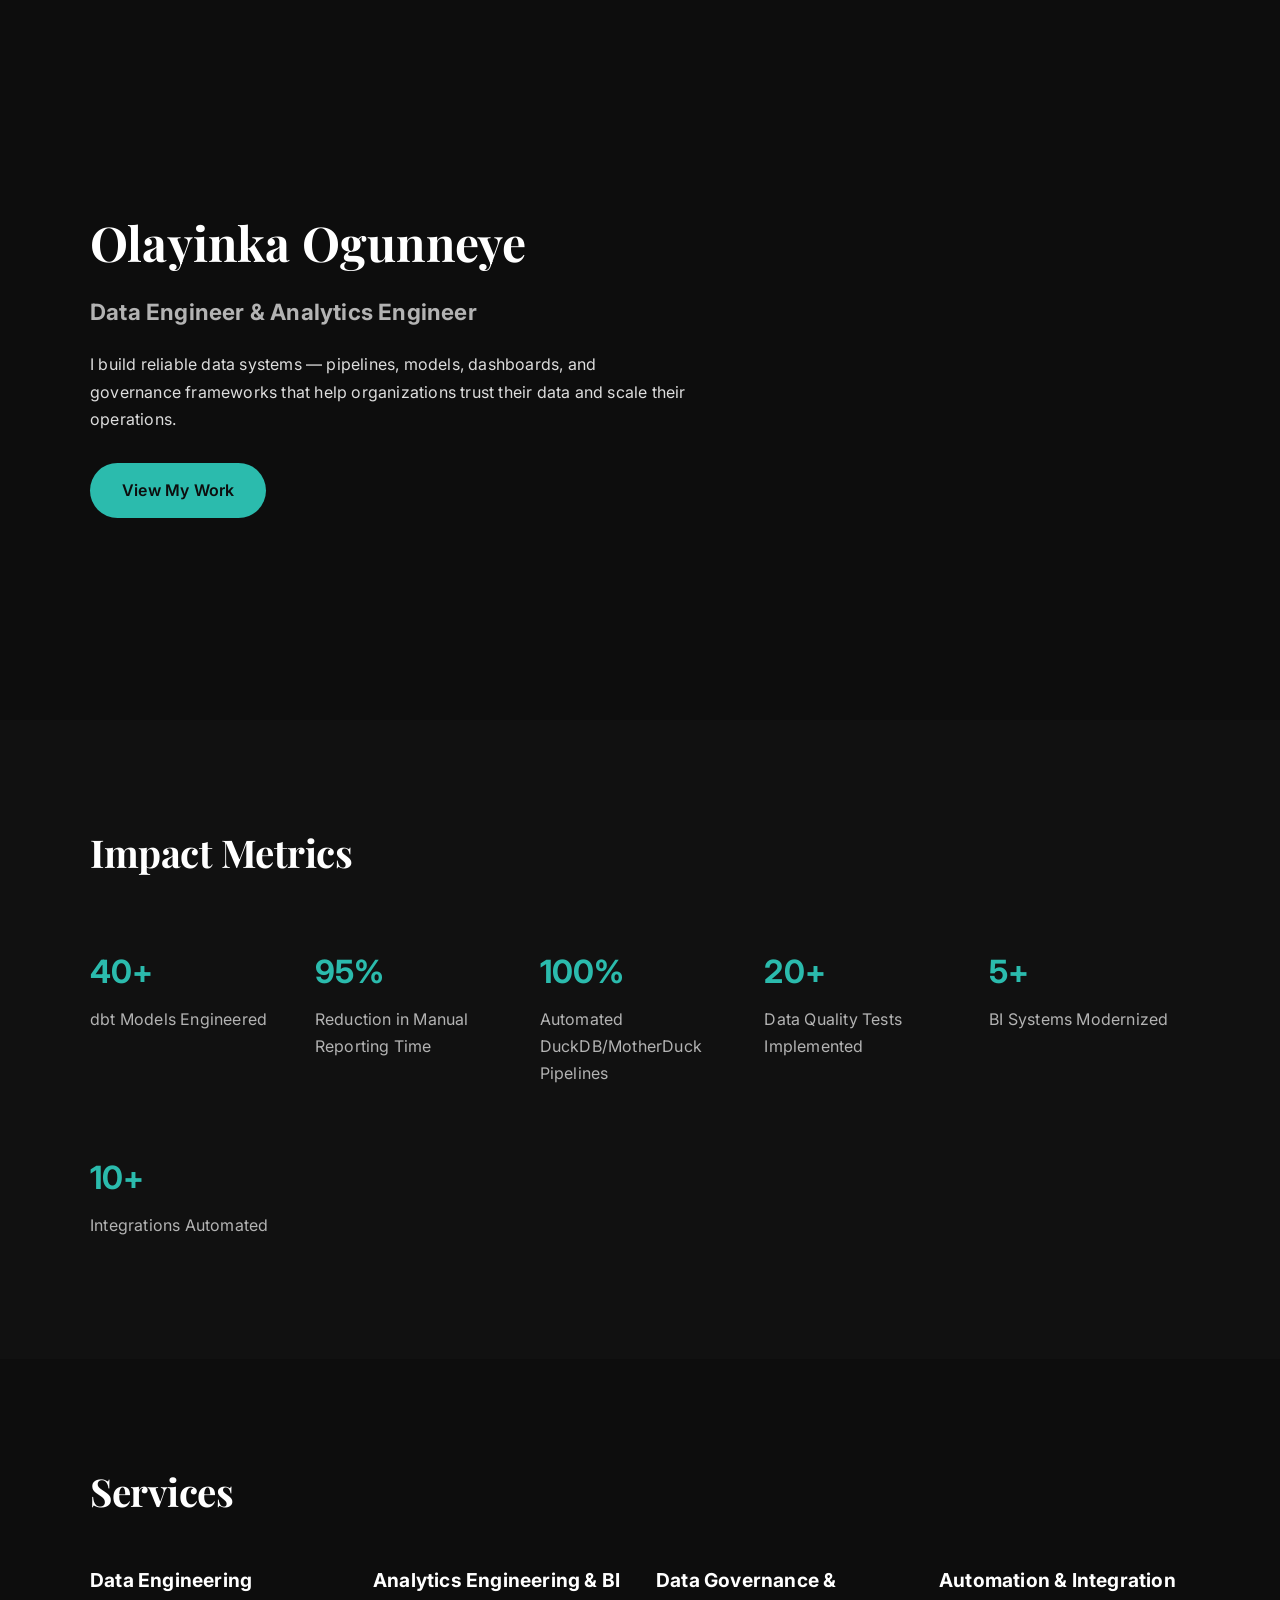
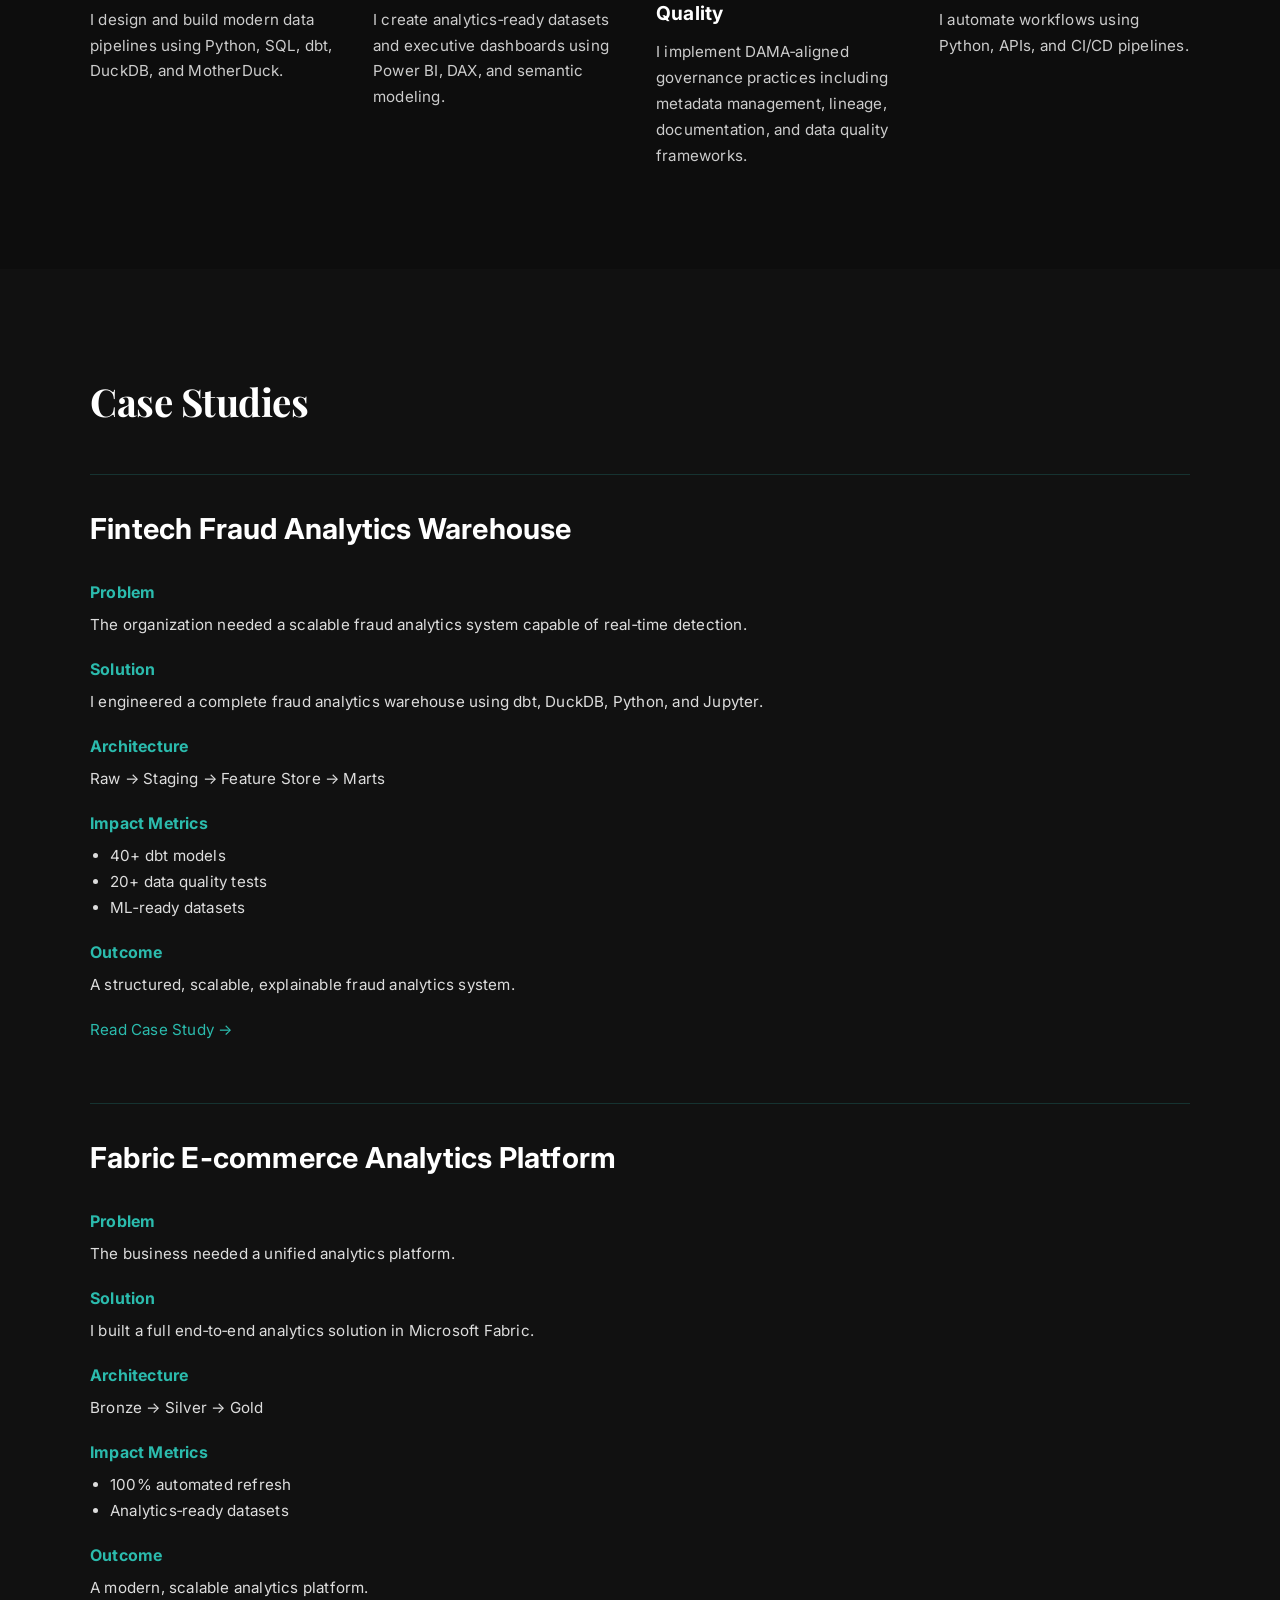
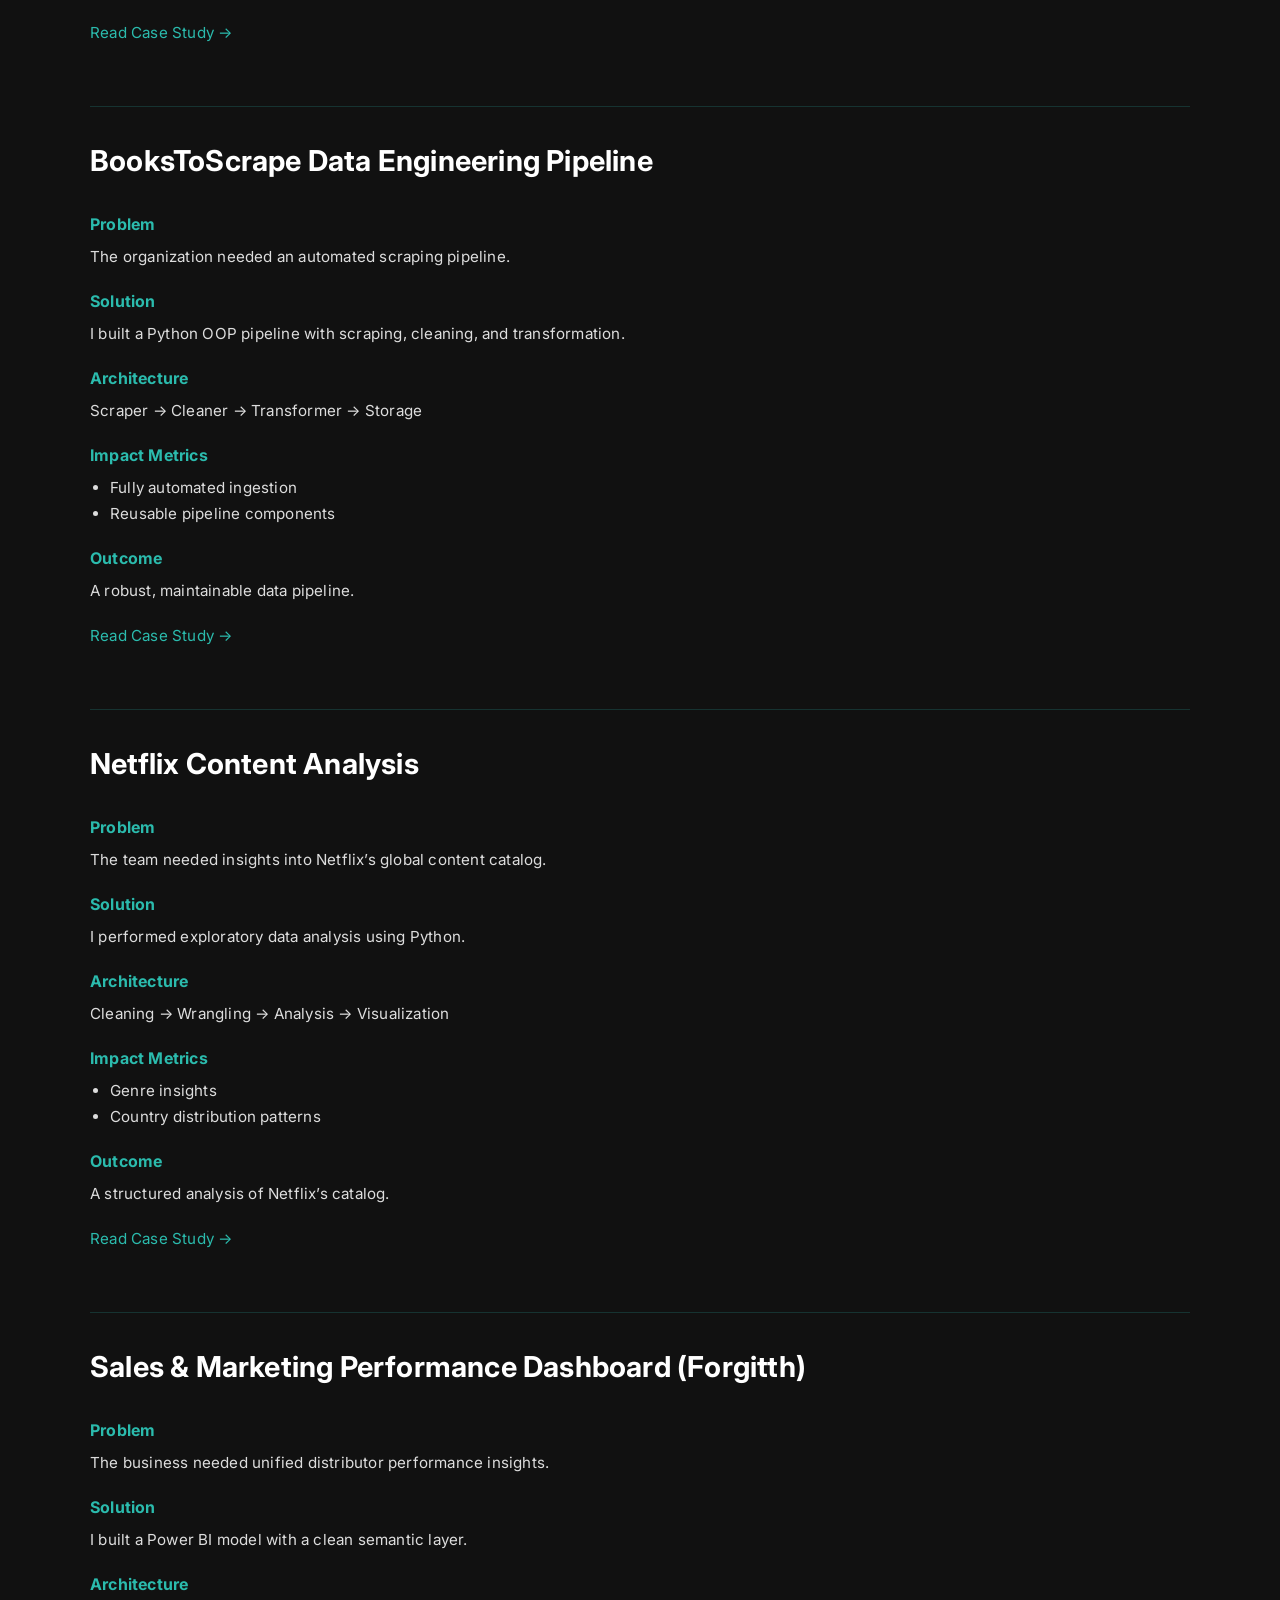
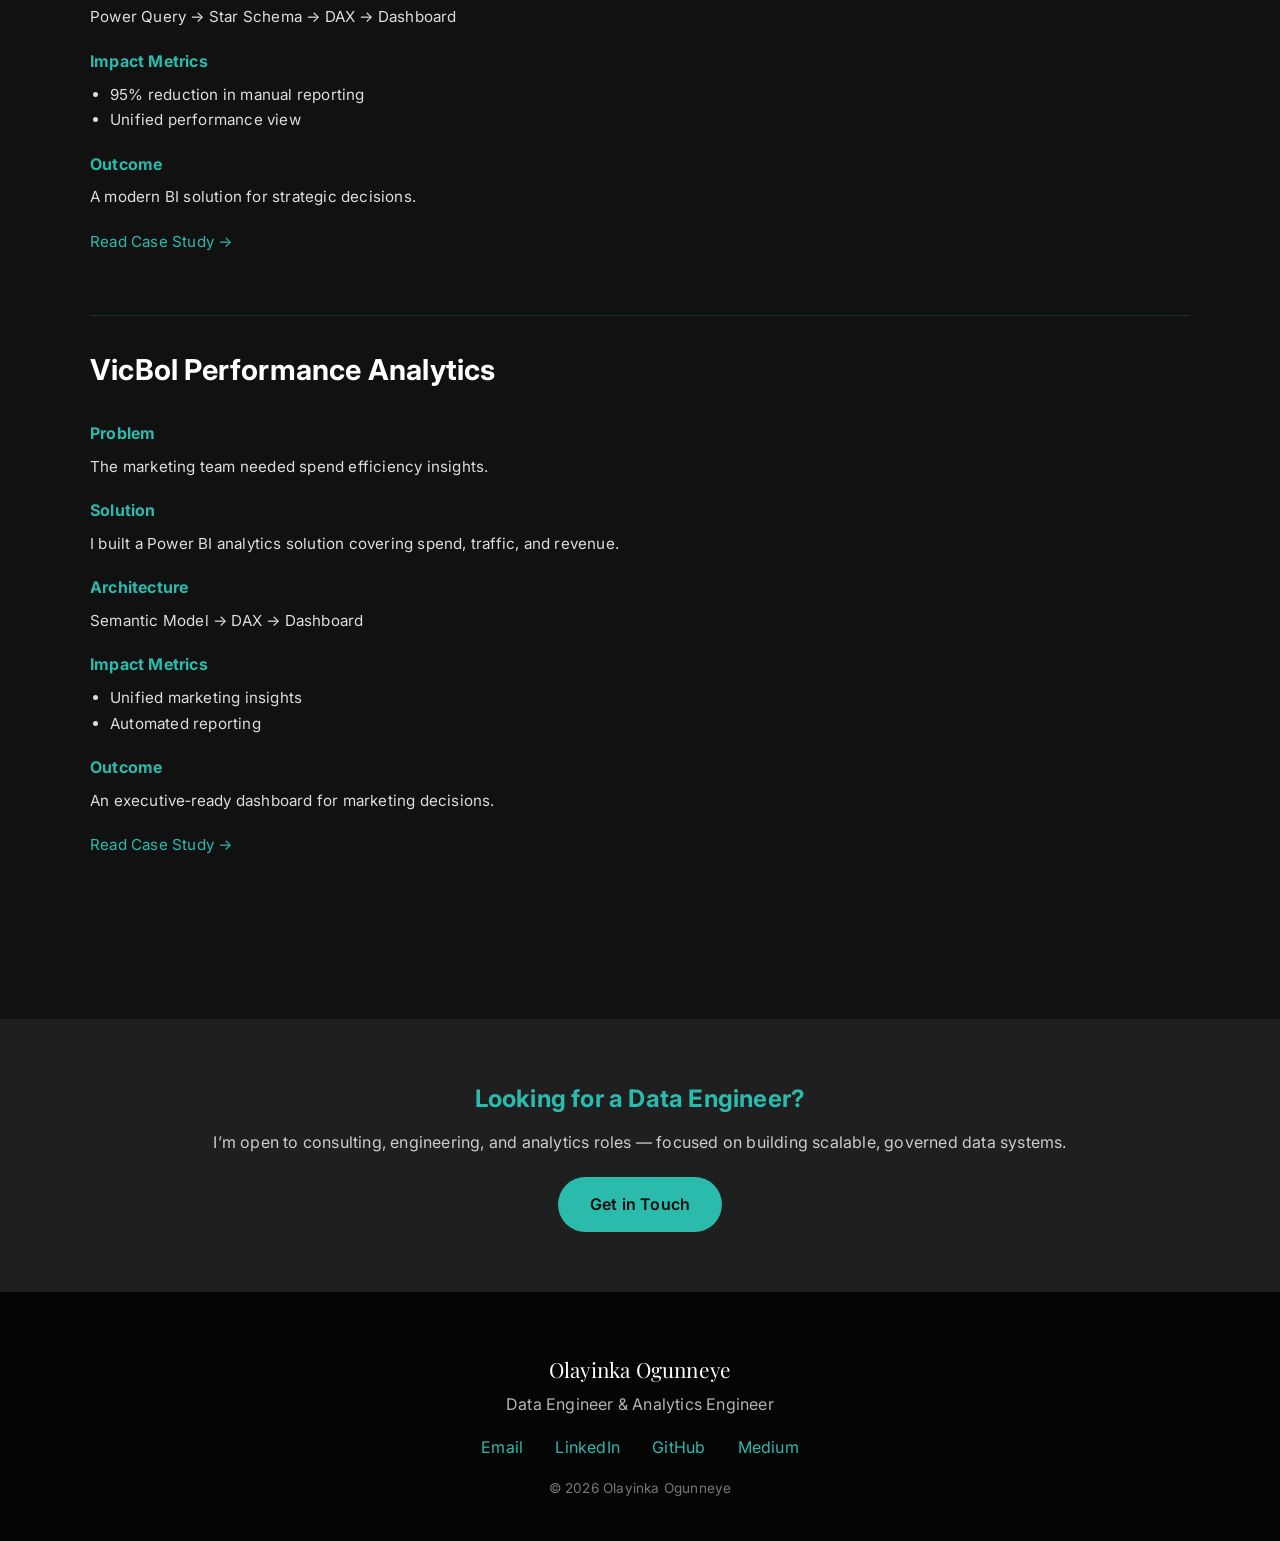
==== commit c07f6c42: "added pages" ====
--- a/index.html
+++ b/index.html
@@ -102,230 +102,235 @@
     </section>
 
     <!-- CASE STUDIES -->
-    <section id="work" class="section-work">
-        <div class="container">
-            <h2 class="section-title fade-in">Case Studies</h2>
-
-            <!-- FRAUD ANALYTICS -->
-            <div class="case-study fade-in">
-                <h3 class="case-title">Fintech Fraud Analytics Warehouse</h3>
-
-                <div class="case-block">
-                    <h4>Problem</h4>
-                    <p>The organization needed a scalable fraud analytics system capable of real‑time detection.</p>
-                </div>
-
-                <div class="case-block">
-                    <h4>Solution</h4>
-                    <p>I engineered a complete fraud analytics warehouse using dbt, DuckDB, Python, and Jupyter.</p>
-                </div>
-
-                <div class="case-block">
-                    <h4>Architecture</h4>
-                    <p>Raw → Staging → Feature Store → Marts</p>
-                </div>
-
-                <div class="case-block">
-                    <h4>Impact Metrics</h4>
-                    <ul class="case-metrics">
-                        <li>40+ dbt models</li>
-                        <li>20+ data quality tests</li>
-                        <li>ML‑ready datasets</li>
-                    </ul>
-                </div>
-
-                <div class="case-block">
-                    <h4>Outcome</h4>
-                    <p>A structured, scalable, explainable fraud analytics system.</p>
-                </div>
-            </div>
-                <div class="case-links">
-                    <a href="case-studies/fraud-analytics.html" class="case-read-more">Read Case Study →</a>
-                </div>
-            </div>
-
-            <!-- FABRIC -->
-            <div class="case-study fade-in">
-                <h3 class="case-title">Fabric E‑commerce Analytics Platform</h3>
-
-                <div class="case-block">
-                    <h4>Problem</h4>
-                    <p>The business needed a unified analytics platform.</p>
-                </div>
-
-                <div class="case-block">
-                    <h4>Solution</h4>
-                    <p>I built a full end‑to‑end analytics solution in Microsoft Fabric.</p>
-                </div>
-
-                <div class="case-block">
-                    <h4>Architecture</h4>
-                    <p>Bronze → Silver → Gold</p>
-                </div>
-
-                <div class="case-block">
-                    <h4>Impact Metrics</h4>
-                    <ul class="case-metrics">
-                        <li>100% automated refresh</li>
-                        <li>Analytics‑ready datasets</li>
-                    </ul>
-                </div>
-
-                <div class="case-block">
-                    <h4>Outcome</h4>
-                    <p>A modern, scalable analytics platform.</p>
-                </div>
-            </div>
-                <div class="case-links">
-                    <a href="case-studies/fabric-ecommerce.html" class="case-read-more">Read Case Study →</a>
-                </div>
-
-            <!-- BOOKS -->
-            <div class="case-study fade-in">
-                <h3 class="case-title">BooksToScrape Data Engineering Pipeline</h3>
-
-                <div class="case-block">
-                    <h4>Problem</h4>
-                    <p>The organization needed an automated scraping pipeline.</p>
-                </div>
-
-                <div class="case-block">
-                    <h4>Solution</h4>
-                    <p>I built a Python OOP pipeline with scraping, cleaning, and transformation.</p>
-                </div>
-
-                <div class="case-block">
-                    <h4>Architecture</h4>
-                    <p>Scraper → Cleaner → Transformer → Storage</p>
-                </div>
-
-                <div class="case-block">
-                    <h4>Impact Metrics</h4>
-                    <ul class="case-metrics">
-                        <li>Fully automated ingestion</li>
-                        <li>Reusable pipeline components</li>
-                    </ul>
-                </div>
-
-                <div class="case-block">
-                    <h4>Outcome</h4>
-                    <p>A robust, maintainable data pipeline.</p>
-                </div>
-            </div>
-                <div class="case-links">
-                    <a href="case-studies/books-pipeline.html" class="case-read-more">Read Case Study →</a>
-                </div>
-
-            <!-- NETFLIX -->
-            <div class="case-study fade-in">
-                <h3 class="case-title">Netflix Content Analysis</h3>
-
-                <div class="case-block">
-                    <h4>Problem</h4>
-                    <p>The team needed insights into Netflix’s global content catalog.</p>
-                </div>
-
-                <div class="case-block">
-                    <h4>Solution</h4>
-                    <p>I performed exploratory data analysis using Python.</p>
-                </div>
-
-                <div class="case-block">
-                    <h4>Architecture</h4>
-                    <p>Cleaning → Wrangling → Analysis → Visualization</p>
-                </div>
-
-                <div class="case-block">
-                    <h4>Impact Metrics</h4>
-                    <ul class="case-metrics">
-                        <li>Genre insights</li>
-                        <li>Country distribution patterns</li>
-                    </ul>
-                </div>
-
-                <div class="case-block">
-                    <h4>Outcome</h4>
-                    <p>A structured analysis of Netflix’s catalog.</p>
-                </div>
-            </div>
-                <div class="case-links">
-                    <a href="case-studies/netflix-analysis.html" class="case-read-more">Read Case Study →</a>
-                </div>
-
-            <!-- FORGITTH -->
-            <div class="case-study fade-in">
-                <h3 class="case-title">Sales & Marketing Performance Dashboard (Forgitth)</h3>
-
-                <div class="case-block">
-                    <h4>Problem</h4>
-                    <p>The business needed unified distributor performance insights.</p>
-                </div>
-
-                <div class="case-block">
-                    <h4>Solution</h4>
-                    <p>I built a Power BI model with a clean semantic layer.</p>
-                </div>
-
-                <div class="case-block">
-                    <h4>Architecture</h4>
-                    <p>Power Query → Star Schema → DAX → Dashboard</p>
-                </div>
-
-                <div class="case-block">
-                    <h4>Impact Metrics</h4>
-                    <ul class="case-metrics">
-                        <li>95% reduction in manual reporting</li>
-                        <li>Unified performance view</li>
-                    </ul>
-                </div>
-
-                <div class="case-block">
-                    <h4>Outcome</h4>
-                    <p>A modern BI solution for strategic decisions.</p>
-                </div>
-            </div>
-                <div class="case-links">
-                    <a href="case-studies/forgitth-dashboard.html" class="case-read-more">Read Case Study →</a>
-                </div>
-
-            <!-- VICBOL -->
-            <div class="case-study fade-in">
-                <h3 class="case-title">VicBol Performance Analytics</h3>
-
-                <div class="case-block">
-                    <h4>Problem</h4>
-                    <p>The marketing team needed spend efficiency insights.</p>
-                </div>
-
-                <div class="case-block">
-                    <h4>Solution</h4>
-                    <p>I built a Power BI analytics solution covering spend, traffic, and revenue.</p>
-                </div>
-
-                <div class="case-block">
-                    <h4>Architecture</h4>
-                    <p>Semantic Model → DAX → Dashboard</p>
-                </div>
-
-                <div class="case-block">
-                    <h4>Impact Metrics</h4>
-                    <ul class="case-metrics">
-                        <li>Unified marketing insights</li>
-                        <li>Automated reporting</li>
-                    </ul>
-                </div>
-
-                <div class="case-block">
-                    <h4>Outcome</h4>
-                    <p>An executive‑ready dashboard for marketing decisions.</p>
-                </div>
-            </div>
-                <div class="case-links">
-                    <a href="case-studies/vicbol-dashboard.html" class="case-read-more">Read Case Study →</a>
-                </div>
-            </div>
-        </div>
-    </section>
+<section id="work" class="section-work">
+    <div class="container">
+        <h2 class="section-title fade-in">Case Studies</h2>
+
+        <!-- FRAUD ANALYTICS -->
+        <div class="case-study fade-in">
+            <h3 class="case-title">Fintech Fraud Analytics Warehouse</h3>
+
+            <div class="case-block">
+                <h4>Problem</h4>
+                <p>The organization needed a scalable fraud analytics system capable of real‑time detection.</p>
+            </div>
+
+            <div class="case-block">
+                <h4>Solution</h4>
+                <p>I engineered a complete fraud analytics warehouse using dbt, DuckDB, Python, and Jupyter.</p>
+            </div>
+
+            <div class="case-block">
+                <h4>Architecture</h4>
+                <p>Raw → Staging → Feature Store → Marts</p>
+            </div>
+
+            <div class="case-block">
+                <h4>Impact Metrics</h4>
+                <ul class="case-metrics">
+                    <li>40+ dbt models</li>
+                    <li>20+ data quality tests</li>
+                    <li>ML‑ready datasets</li>
+                </ul>
+            </div>
+
+            <div class="case-block">
+                <h4>Outcome</h4>
+                <p>A structured, scalable, explainable fraud analytics system.</p>
+            </div>
+
+            <div class="case-links">
+                <a href="case-studies/fraud-analytics.html" class="case-read-more">Read Case Study →</a>
+            </div>
+        </div>
+
+        <!-- FABRIC -->
+        <div class="case-study fade-in">
+            <h3 class="case-title">Fabric E‑commerce Analytics Platform</h3>
+
+            <div class="case-block">
+                <h4>Problem</h4>
+                <p>The business needed a unified analytics platform.</p>
+            </div>
+
+            <div class="case-block">
+                <h4>Solution</h4>
+                <p>I built a full end‑to‑end analytics solution in Microsoft Fabric.</p>
+            </div>
+
+            <div class="case-block">
+                <h4>Architecture</h4>
+                <p>Bronze → Silver → Gold</p>
+            </div>
+
+            <div class="case-block">
+                <h4>Impact Metrics</h4>
+                <ul class="case-metrics">
+                    <li>100% automated refresh</li>
+                    <li>Analytics‑ready datasets</li>
+                </ul>
+            </div>
+
+            <div class="case-block">
+                <h4>Outcome</h4>
+                <p>A modern, scalable analytics platform.</p>
+            </div>
+
+            <div class="case-links">
+                <a href="case-studies/fabric-ecommerce.html" class="case-read-more">Read Case Study →</a>
+            </div>
+        </div>
+
+        <!-- BOOKS -->
+        <div class="case-study fade-in">
+            <h3 class="case-title">BooksToScrape Data Engineering Pipeline</h3>
+
+            <div class="case-block">
+                <h4>Problem</h4>
+                <p>The organization needed an automated scraping pipeline.</p>
+            </div>
+
+            <div class="case-block">
+                <h4>Solution</h4>
+                <p>I built a Python OOP pipeline with scraping, cleaning, and transformation.</p>
+            </div>
+
+            <div class="case-block">
+                <h4>Architecture</h4>
+                <p>Scraper → Cleaner → Transformer → Storage</p>
+            </div>
+
+            <div class="case-block">
+                <h4>Impact Metrics</h4>
+                <ul class="case-metrics">
+                    <li>Fully automated ingestion</li>
+                    <li>Reusable pipeline components</li>
+                </ul>
+            </div>
+
+            <div class="case-block">
+                <h4>Outcome</h4>
+                <p>A robust, maintainable data pipeline.</p>
+            </div>
+
+            <div class="case-links">
+                <a href="case-studies/books-pipeline.html" class="case-read-more">Read Case Study →</a>
+            </div>
+        </div>
+
+        <!-- NETFLIX -->
+        <div class="case-study fade-in">
+            <h3 class="case-title">Netflix Content Analysis</h3>
+
+            <div class="case-block">
+                <h4>Problem</h4>
+                <p>The team needed insights into Netflix’s global content catalog.</p>
+            </div>
+
+            <div class="case-block">
+                <h4>Solution</h4>
+                <p>I performed exploratory data analysis using Python.</p>
+            </div>
+
+            <div class="case-block">
+                <h4>Architecture</h4>
+                <p>Cleaning → Wrangling → Analysis → Visualization</p>
+            </div>
+
+            <div class="case-block">
+                <h4>Impact Metrics</h4>
+                <ul class="case-metrics">
+                    <li>Genre insights</li>
+                    <li>Country distribution patterns</li>
+                </ul>
+            </div>
+
+            <div class="case-block">
+                <h4>Outcome</h4>
+                <p>A structured analysis of Netflix’s catalog.</p>
+            </div>
+
+            <div class="case-links">
+                <a href="case-studies/netflix-analysis.html" class="case-read-more">Read Case Study →</a>
+            </div>
+        </div>
+
+        <!-- FORGITTH -->
+        <div class="case-study fade-in">
+            <h3 class="case-title">Sales & Marketing Performance Dashboard (Forgitth)</h3>
+
+            <div class="case-block">
+                <h4>Problem</h4>
+                <p>The business needed unified distributor performance insights.</p>
+            </div>
+
+            <div class="case-block">
+                <h4>Solution</h4>
+                <p>I built a Power BI model with a clean semantic layer.</p>
+            </div>
+
+            <div class="case-block">
+                <h4>Architecture</h4>
+                <p>Power Query → Star Schema → DAX → Dashboard</p>
+            </div>
+
+            <div class="case-block">
+                <h4>Impact Metrics</h4>
+                <ul class="case-metrics">
+                    <li>95% reduction in manual reporting</li>
+                    <li>Unified performance view</li>
+                </ul>
+            </div>
+
+            <div class="case-block">
+                <h4>Outcome</h4>
+                <p>A modern BI solution for strategic decisions.</p>
+            </div>
+
+            <div class="case-links">
+                <a href="case-studies/forgitth-dashboard.html" class="case-read-more">Read Case Study →</a>
+            </div>
+        </div>
+
+        <!-- VICBOL -->
+        <div class="case-study fade-in">
+            <h3 class="case-title">VicBol Performance Analytics</h3>
+
+            <div class="case-block">
+                <h4>Problem</h4>
+                <p>The marketing team needed spend efficiency insights.</p>
+            </div>
+
+            <div class="case-block">
+                <h4>Solution</h4>
+                <p>I built a Power BI analytics solution covering spend, traffic, and revenue.</p>
+            </div>
+
+            <div class="case-block">
+                <h4>Architecture</h4>
+                <p>Semantic Model → DAX → Dashboard</p>
+            </div>
+
+            <div class="case-block">
+                <h4>Impact Metrics</h4>
+                <ul class="case-metrics">
+                    <li>Unified marketing insights</li>
+                    <li>Automated reporting</li>
+                </ul>
+            </div>
+
+            <div class="case-block">
+                <h4>Outcome</h4>
+                <p>An executive‑ready dashboard for marketing decisions.</p>
+            </div>
+
+            <div class="case-links">
+                <a href="case-studies/vicbol-dashboard.html" class="case-read-more">Read Case Study →</a>
+            </div>
+        </div>
+
+    </div>
+</section>
 
     <!-- CTA -->
     <section id="cta" class="section-cta fade-in">
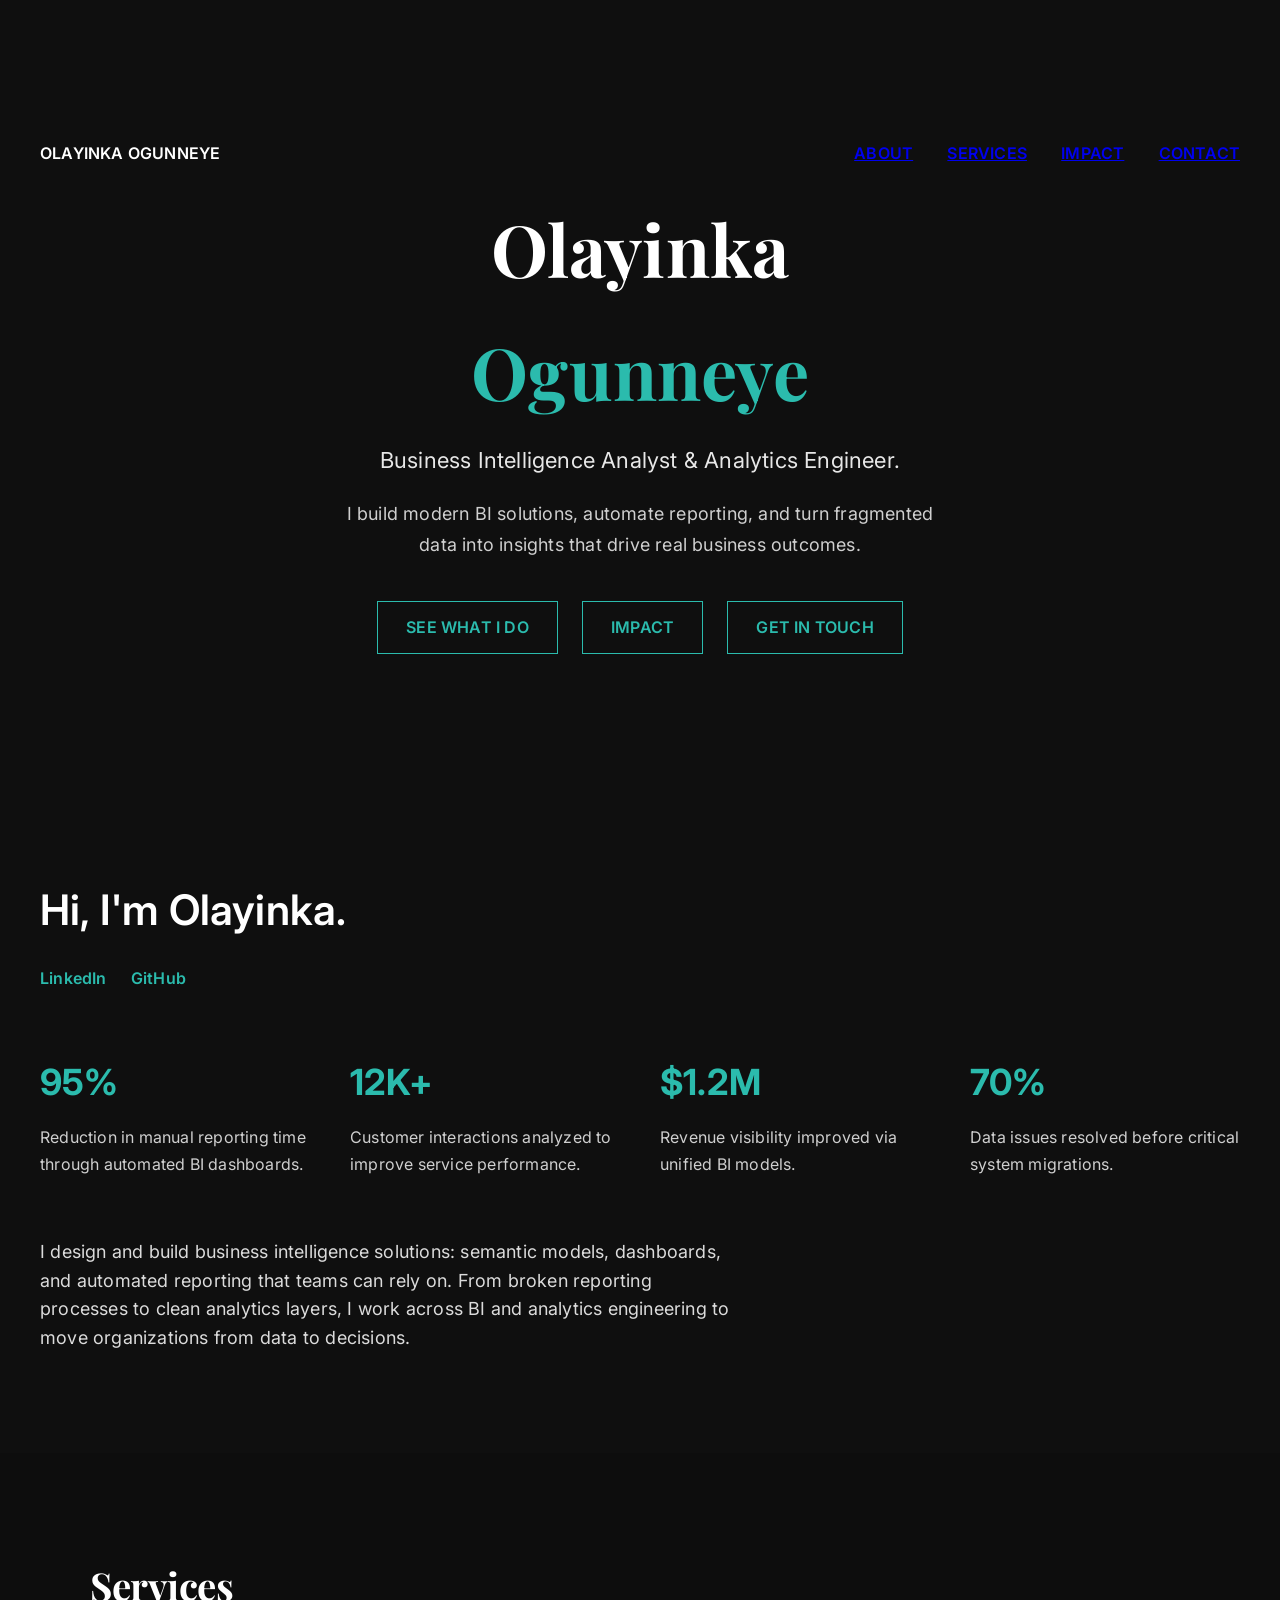
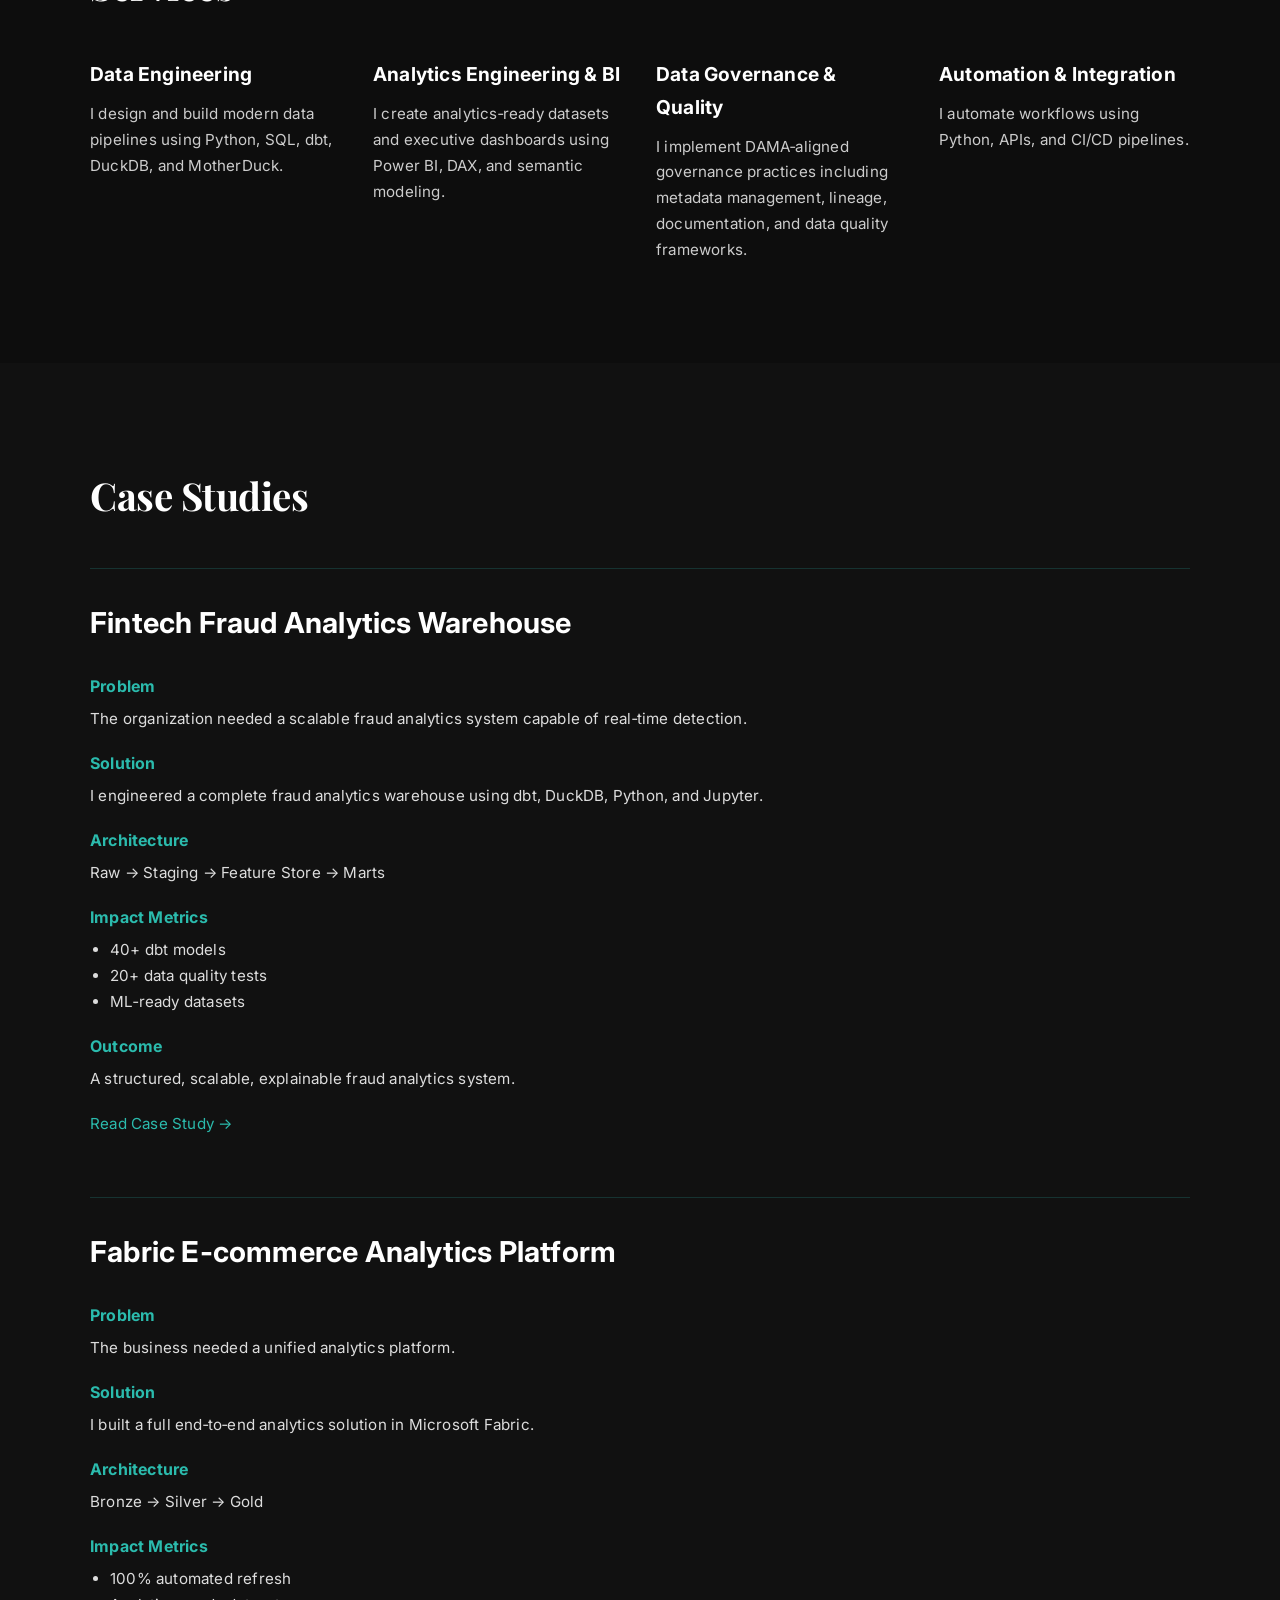
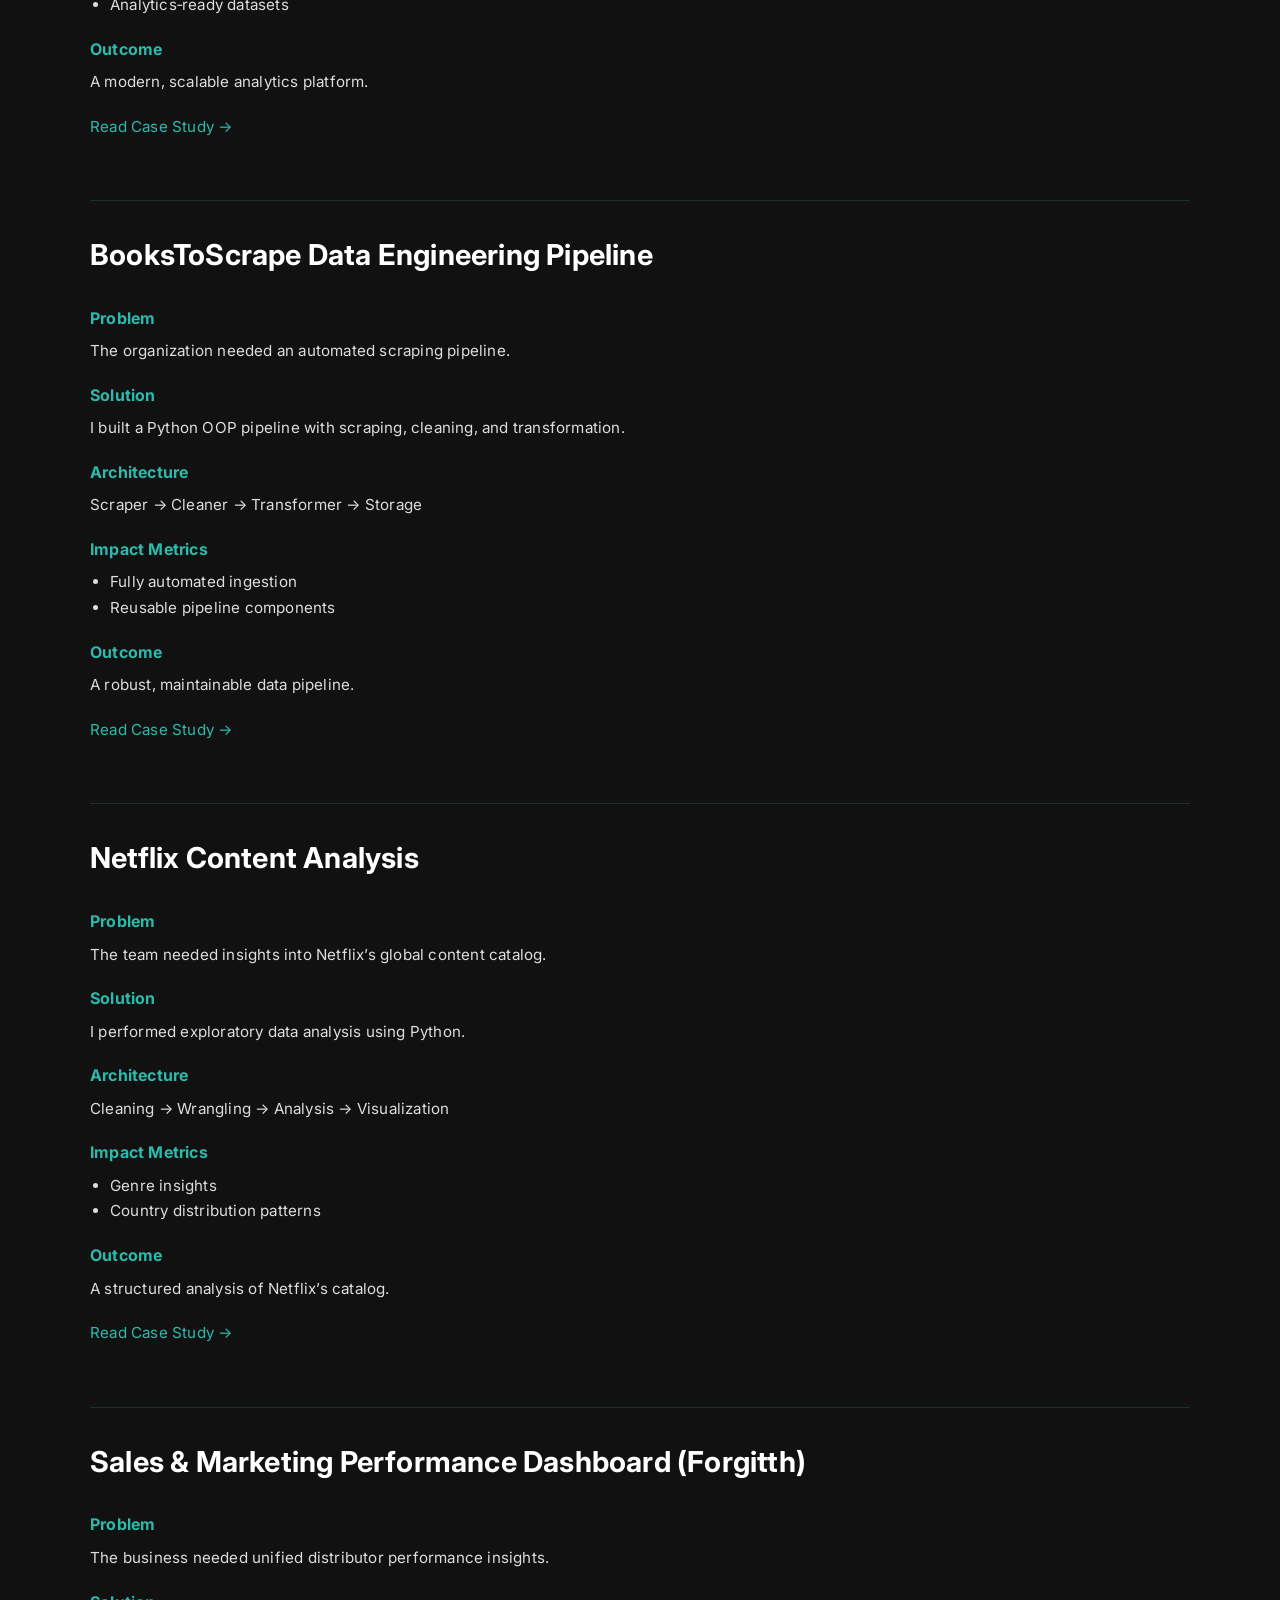
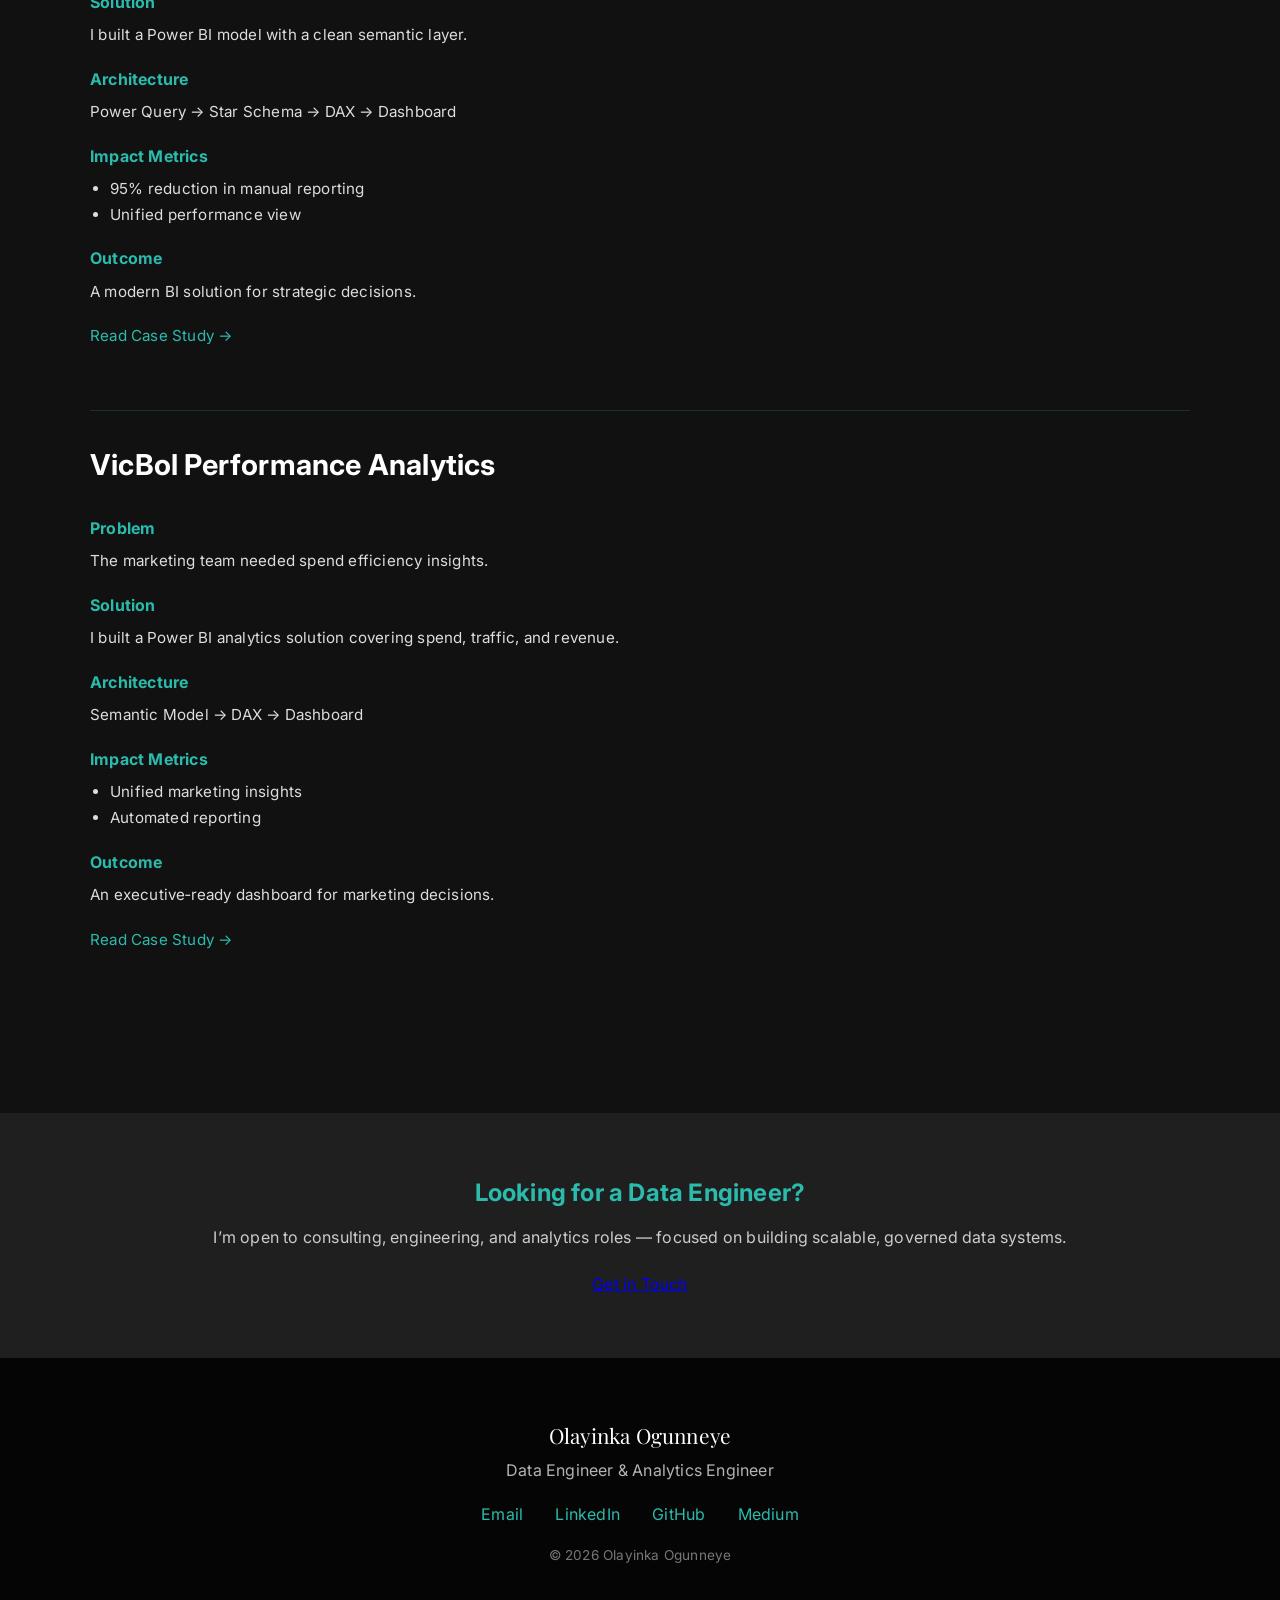
==== commit 1060c1e1: "edited the project pages" ====
--- a/index.html
+++ b/index.html
@@ -16,57 +16,76 @@
 
 <body>
 
-    <!-- HERO -->
-    <section id="hero" class="section-hero fade-in">
-        <div class="container">
-            <h1 class="hero-title">Olayinka Ogunneye</h1>
-            <h2 class="hero-subtitle">Data Engineer & Analytics Engineer</h2>
+    <!-- HERO -->   
+    <header class="section-hero">
+        <nav class="navbar">
+            <div class="nav-brand">OLAYINKA OGUNNEYE</div>
+            <ul class="nav-menu">
+                <li><a href="#about">ABOUT</a></li>
+                <li><a href="#services">SERVICES</a></li>
+                <li><a href="#impact">IMPACT</a></li>
+                <li><a href="#contact">CONTACT</a></li>
+            </ul>
+        </nav>
+
+        <div class="hero-content fade-in">
+            <h1 class="hero-name">
+                <span class="hero-first">Olayinka</span>
+                <span class="hero-last">Ogunneye</span>
+            </h1>
+
+            <p class="hero-subtitle">
+                Business Intelligence Analyst & Analytics Engineer.
+            </p>
+
             <p class="hero-tagline">
-                I build reliable data systems — pipelines, models, dashboards, and governance frameworks that help organizations trust their data and scale their operations.
+                I build modern BI solutions, automate reporting, and turn fragmented data into insights 
+                that drive real business outcomes.
             </p>
 
-            <a href="#work" class="cta-button">View My Work</a>
-        </div>
-    </section>
-
-    <!-- IMPACT METRICS -->
-    <section id="metrics" class="section-metrics">
-        <div class="container">
-            <h2 class="section-title fade-in">Impact Metrics</h2>
-
-            <div class="metrics-grid">
-
-                <div class="metric-item fade-in">
-                    <span class="metric-value">40+</span>
-                    <span class="metric-label">dbt Models Engineered</span>
-                </div>
-
-                <div class="metric-item fade-in">
-                    <span class="metric-value">95%</span>
-                    <span class="metric-label">Reduction in Manual Reporting Time</span>
-                </div>
-
-                <div class="metric-item fade-in">
-                    <span class="metric-value">100%</span>
-                    <span class="metric-label">Automated DuckDB/MotherDuck Pipelines</span>
-                </div>
-
-                <div class="metric-item fade-in">
-                    <span class="metric-value">20+</span>
-                    <span class="metric-label">Data Quality Tests Implemented</span>
-                </div>
-
-                <div class="metric-item fade-in">
-                    <span class="metric-value">5+</span>
-                    <span class="metric-label">BI Systems Modernized</span>
-                </div>
-
-                <div class="metric-item fade-in">
-                    <span class="metric-value">10+</span>
-                    <span class="metric-label">Integrations Automated</span>
-                </div>
-
-            </div>
+            <div class="hero-buttons">
+                <a href="#services" class="hero-btn">SEE WHAT I DO</a>
+                <a href="#impact" class="hero-btn">IMPACT</a>
+                <a href="#contact" class="hero-btn">GET IN TOUCH</a>
+            </div>
+        </div>
+    </header>
+
+    <section id="impact" class="impact-section">
+        <div class="impact-content fade-in">
+
+            <h2 class="impact-title">Hi, I'm Olayinka.</h2>
+
+            <div class="impact-links">
+                <a href="https://www.linkedin.com/in/olayinkaogunneye" target="_blank">LinkedIn</a>
+                <a href="https://github.com/olayinkaogunneye" target="_blank">GitHub</a>
+            </div>
+
+            <div class="impact-metrics">
+                <div class="metric">
+                    <h3>95%</h3>
+                    <p>Reduction in manual reporting time through automated BI dashboards.</p>
+                </div>
+                <div class="metric">
+                    <h3>12K+</h3>
+                    <p>Customer interactions analyzed to improve service performance.</p>
+                </div>
+                <div class="metric">
+                    <h3>$1.2M</h3>
+                    <p>Revenue visibility improved via unified BI models.</p>
+                </div>
+                <div class="metric">
+                    <h3>70%</h3>
+                    <p>Data issues resolved before critical system migrations.</p>
+                </div>
+            </div>
+
+            <p class="impact-summary">
+                I design and build business intelligence solutions: semantic models, dashboards, and automated reporting 
+                that teams can rely on. From broken reporting processes to clean analytics layers, I work across BI and 
+                analytics engineering to move organizations from data to decisions.
+            </p>
+
         </div>
     </section>
 
@@ -101,236 +120,236 @@
         </div>
     </section>
 
-    <!-- CASE STUDIES -->
-<section id="work" class="section-work">
-    <div class="container">
-        <h2 class="section-title fade-in">Case Studies</h2>
-
-        <!-- FRAUD ANALYTICS -->
-        <div class="case-study fade-in">
-            <h3 class="case-title">Fintech Fraud Analytics Warehouse</h3>
-
-            <div class="case-block">
-                <h4>Problem</h4>
-                <p>The organization needed a scalable fraud analytics system capable of real‑time detection.</p>
-            </div>
-
-            <div class="case-block">
-                <h4>Solution</h4>
-                <p>I engineered a complete fraud analytics warehouse using dbt, DuckDB, Python, and Jupyter.</p>
-            </div>
-
-            <div class="case-block">
-                <h4>Architecture</h4>
-                <p>Raw → Staging → Feature Store → Marts</p>
-            </div>
-
-            <div class="case-block">
-                <h4>Impact Metrics</h4>
-                <ul class="case-metrics">
-                    <li>40+ dbt models</li>
-                    <li>20+ data quality tests</li>
-                    <li>ML‑ready datasets</li>
-                </ul>
-            </div>
-
-            <div class="case-block">
-                <h4>Outcome</h4>
-                <p>A structured, scalable, explainable fraud analytics system.</p>
-            </div>
-
-            <div class="case-links">
-                <a href="case-studies/fraud-analytics.html" class="case-read-more">Read Case Study →</a>
-            </div>
-        </div>
-
-        <!-- FABRIC -->
-        <div class="case-study fade-in">
-            <h3 class="case-title">Fabric E‑commerce Analytics Platform</h3>
-
-            <div class="case-block">
-                <h4>Problem</h4>
-                <p>The business needed a unified analytics platform.</p>
-            </div>
-
-            <div class="case-block">
-                <h4>Solution</h4>
-                <p>I built a full end‑to‑end analytics solution in Microsoft Fabric.</p>
-            </div>
-
-            <div class="case-block">
-                <h4>Architecture</h4>
-                <p>Bronze → Silver → Gold</p>
-            </div>
-
-            <div class="case-block">
-                <h4>Impact Metrics</h4>
-                <ul class="case-metrics">
-                    <li>100% automated refresh</li>
-                    <li>Analytics‑ready datasets</li>
-                </ul>
-            </div>
-
-            <div class="case-block">
-                <h4>Outcome</h4>
-                <p>A modern, scalable analytics platform.</p>
-            </div>
-
-            <div class="case-links">
-                <a href="case-studies/fabric-ecommerce.html" class="case-read-more">Read Case Study →</a>
-            </div>
-        </div>
-
-        <!-- BOOKS -->
-        <div class="case-study fade-in">
-            <h3 class="case-title">BooksToScrape Data Engineering Pipeline</h3>
-
-            <div class="case-block">
-                <h4>Problem</h4>
-                <p>The organization needed an automated scraping pipeline.</p>
-            </div>
-
-            <div class="case-block">
-                <h4>Solution</h4>
-                <p>I built a Python OOP pipeline with scraping, cleaning, and transformation.</p>
-            </div>
-
-            <div class="case-block">
-                <h4>Architecture</h4>
-                <p>Scraper → Cleaner → Transformer → Storage</p>
-            </div>
-
-            <div class="case-block">
-                <h4>Impact Metrics</h4>
-                <ul class="case-metrics">
-                    <li>Fully automated ingestion</li>
-                    <li>Reusable pipeline components</li>
-                </ul>
-            </div>
-
-            <div class="case-block">
-                <h4>Outcome</h4>
-                <p>A robust, maintainable data pipeline.</p>
-            </div>
-
-            <div class="case-links">
-                <a href="case-studies/books-pipeline.html" class="case-read-more">Read Case Study →</a>
-            </div>
-        </div>
-
-        <!-- NETFLIX -->
-        <div class="case-study fade-in">
-            <h3 class="case-title">Netflix Content Analysis</h3>
-
-            <div class="case-block">
-                <h4>Problem</h4>
-                <p>The team needed insights into Netflix’s global content catalog.</p>
-            </div>
-
-            <div class="case-block">
-                <h4>Solution</h4>
-                <p>I performed exploratory data analysis using Python.</p>
-            </div>
-
-            <div class="case-block">
-                <h4>Architecture</h4>
-                <p>Cleaning → Wrangling → Analysis → Visualization</p>
-            </div>
-
-            <div class="case-block">
-                <h4>Impact Metrics</h4>
-                <ul class="case-metrics">
-                    <li>Genre insights</li>
-                    <li>Country distribution patterns</li>
-                </ul>
-            </div>
-
-            <div class="case-block">
-                <h4>Outcome</h4>
-                <p>A structured analysis of Netflix’s catalog.</p>
-            </div>
-
-            <div class="case-links">
-                <a href="case-studies/netflix-analysis.html" class="case-read-more">Read Case Study →</a>
-            </div>
-        </div>
-
-        <!-- FORGITTH -->
-        <div class="case-study fade-in">
-            <h3 class="case-title">Sales & Marketing Performance Dashboard (Forgitth)</h3>
-
-            <div class="case-block">
-                <h4>Problem</h4>
-                <p>The business needed unified distributor performance insights.</p>
-            </div>
-
-            <div class="case-block">
-                <h4>Solution</h4>
-                <p>I built a Power BI model with a clean semantic layer.</p>
-            </div>
-
-            <div class="case-block">
-                <h4>Architecture</h4>
-                <p>Power Query → Star Schema → DAX → Dashboard</p>
-            </div>
-
-            <div class="case-block">
-                <h4>Impact Metrics</h4>
-                <ul class="case-metrics">
-                    <li>95% reduction in manual reporting</li>
-                    <li>Unified performance view</li>
-                </ul>
-            </div>
-
-            <div class="case-block">
-                <h4>Outcome</h4>
-                <p>A modern BI solution for strategic decisions.</p>
-            </div>
-
-            <div class="case-links">
-                <a href="case-studies/forgitth-dashboard.html" class="case-read-more">Read Case Study →</a>
-            </div>
-        </div>
-
-        <!-- VICBOL -->
-        <div class="case-study fade-in">
-            <h3 class="case-title">VicBol Performance Analytics</h3>
-
-            <div class="case-block">
-                <h4>Problem</h4>
-                <p>The marketing team needed spend efficiency insights.</p>
-            </div>
-
-            <div class="case-block">
-                <h4>Solution</h4>
-                <p>I built a Power BI analytics solution covering spend, traffic, and revenue.</p>
-            </div>
-
-            <div class="case-block">
-                <h4>Architecture</h4>
-                <p>Semantic Model → DAX → Dashboard</p>
-            </div>
-
-            <div class="case-block">
-                <h4>Impact Metrics</h4>
-                <ul class="case-metrics">
-                    <li>Unified marketing insights</li>
-                    <li>Automated reporting</li>
-                </ul>
-            </div>
-
-            <div class="case-block">
-                <h4>Outcome</h4>
-                <p>An executive‑ready dashboard for marketing decisions.</p>
-            </div>
-
-            <div class="case-links">
-                <a href="case-studies/vicbol-dashboard.html" class="case-read-more">Read Case Study →</a>
-            </div>
-        </div>
-
-    </div>
-</section>
+        <!-- CASE STUDIES -->
+    <section id="work" class="section-work">
+        <div class="container">
+            <h2 class="section-title fade-in">Case Studies</h2>
+
+            <!-- FRAUD ANALYTICS -->
+            <div class="case-study fade-in">
+                <h3 class="case-title">Fintech Fraud Analytics Warehouse</h3>
+
+                <div class="case-block">
+                    <h4>Problem</h4>
+                    <p>The organization needed a scalable fraud analytics system capable of real‑time detection.</p>
+                </div>
+
+                <div class="case-block">
+                    <h4>Solution</h4>
+                    <p>I engineered a complete fraud analytics warehouse using dbt, DuckDB, Python, and Jupyter.</p>
+                </div>
+
+                <div class="case-block">
+                    <h4>Architecture</h4>
+                    <p>Raw → Staging → Feature Store → Marts</p>
+                </div>
+
+                <div class="case-block">
+                    <h4>Impact Metrics</h4>
+                    <ul class="case-metrics">
+                        <li>40+ dbt models</li>
+                        <li>20+ data quality tests</li>
+                        <li>ML‑ready datasets</li>
+                    </ul>
+                </div>
+
+                <div class="case-block">
+                    <h4>Outcome</h4>
+                    <p>A structured, scalable, explainable fraud analytics system.</p>
+                </div>
+
+                <div class="case-links">
+                    <a href="case-studies/fraud-analytics.html" class="case-read-more">Read Case Study →</a>
+                </div>
+            </div>
+
+            <!-- FABRIC -->
+            <div class="case-study fade-in">
+                <h3 class="case-title">Fabric E‑commerce Analytics Platform</h3>
+
+                <div class="case-block">
+                    <h4>Problem</h4>
+                    <p>The business needed a unified analytics platform.</p>
+                </div>
+
+                <div class="case-block">
+                    <h4>Solution</h4>
+                    <p>I built a full end‑to‑end analytics solution in Microsoft Fabric.</p>
+                </div>
+
+                <div class="case-block">
+                    <h4>Architecture</h4>
+                    <p>Bronze → Silver → Gold</p>
+                </div>
+
+                <div class="case-block">
+                    <h4>Impact Metrics</h4>
+                    <ul class="case-metrics">
+                        <li>100% automated refresh</li>
+                        <li>Analytics‑ready datasets</li>
+                    </ul>
+                </div>
+
+                <div class="case-block">
+                    <h4>Outcome</h4>
+                    <p>A modern, scalable analytics platform.</p>
+                </div>
+
+                <div class="case-links">
+                    <a href="case-studies/fabric-ecommerce.html" class="case-read-more">Read Case Study →</a>
+                </div>
+            </div>
+
+            <!-- BOOKS -->
+            <div class="case-study fade-in">
+                <h3 class="case-title">BooksToScrape Data Engineering Pipeline</h3>
+
+                <div class="case-block">
+                    <h4>Problem</h4>
+                    <p>The organization needed an automated scraping pipeline.</p>
+                </div>
+
+                <div class="case-block">
+                    <h4>Solution</h4>
+                    <p>I built a Python OOP pipeline with scraping, cleaning, and transformation.</p>
+                </div>
+
+                <div class="case-block">
+                    <h4>Architecture</h4>
+                    <p>Scraper → Cleaner → Transformer → Storage</p>
+                </div>
+
+                <div class="case-block">
+                    <h4>Impact Metrics</h4>
+                    <ul class="case-metrics">
+                        <li>Fully automated ingestion</li>
+                        <li>Reusable pipeline components</li>
+                    </ul>
+                </div>
+
+                <div class="case-block">
+                    <h4>Outcome</h4>
+                    <p>A robust, maintainable data pipeline.</p>
+                </div>
+
+                <div class="case-links">
+                    <a href="case-studies/books-pipeline.html" class="case-read-more">Read Case Study →</a>
+                </div>
+            </div>
+
+            <!-- NETFLIX -->
+            <div class="case-study fade-in">
+                <h3 class="case-title">Netflix Content Analysis</h3>
+
+                <div class="case-block">
+                    <h4>Problem</h4>
+                    <p>The team needed insights into Netflix’s global content catalog.</p>
+                </div>
+
+                <div class="case-block">
+                    <h4>Solution</h4>
+                    <p>I performed exploratory data analysis using Python.</p>
+                </div>
+
+                <div class="case-block">
+                    <h4>Architecture</h4>
+                    <p>Cleaning → Wrangling → Analysis → Visualization</p>
+                </div>
+
+                <div class="case-block">
+                    <h4>Impact Metrics</h4>
+                    <ul class="case-metrics">
+                        <li>Genre insights</li>
+                        <li>Country distribution patterns</li>
+                    </ul>
+                </div>
+
+                <div class="case-block">
+                    <h4>Outcome</h4>
+                    <p>A structured analysis of Netflix’s catalog.</p>
+                </div>
+
+                <div class="case-links">
+                    <a href="case-studies/netflix-analysis.html" class="case-read-more">Read Case Study →</a>
+                </div>
+            </div>
+
+            <!-- FORGITTH -->
+            <div class="case-study fade-in">
+                <h3 class="case-title">Sales & Marketing Performance Dashboard (Forgitth)</h3>
+
+                <div class="case-block">
+                    <h4>Problem</h4>
+                    <p>The business needed unified distributor performance insights.</p>
+                </div>
+
+                <div class="case-block">
+                    <h4>Solution</h4>
+                    <p>I built a Power BI model with a clean semantic layer.</p>
+                </div>
+
+                <div class="case-block">
+                    <h4>Architecture</h4>
+                    <p>Power Query → Star Schema → DAX → Dashboard</p>
+                </div>
+
+                <div class="case-block">
+                    <h4>Impact Metrics</h4>
+                    <ul class="case-metrics">
+                        <li>95% reduction in manual reporting</li>
+                        <li>Unified performance view</li>
+                    </ul>
+                </div>
+
+                <div class="case-block">
+                    <h4>Outcome</h4>
+                    <p>A modern BI solution for strategic decisions.</p>
+                </div>
+
+                <div class="case-links">
+                    <a href="case-studies/forgitth-dashboard.html" class="case-read-more">Read Case Study →</a>
+                </div>
+            </div>
+
+            <!-- VICBOL -->
+            <div class="case-study fade-in">
+                <h3 class="case-title">VicBol Performance Analytics</h3>
+
+                <div class="case-block">
+                    <h4>Problem</h4>
+                    <p>The marketing team needed spend efficiency insights.</p>
+                </div>
+
+                <div class="case-block">
+                    <h4>Solution</h4>
+                    <p>I built a Power BI analytics solution covering spend, traffic, and revenue.</p>
+                </div>
+
+                <div class="case-block">
+                    <h4>Architecture</h4>
+                    <p>Semantic Model → DAX → Dashboard</p>
+                </div>
+
+                <div class="case-block">
+                    <h4>Impact Metrics</h4>
+                    <ul class="case-metrics">
+                        <li>Unified marketing insights</li>
+                        <li>Automated reporting</li>
+                    </ul>
+                </div>
+
+                <div class="case-block">
+                    <h4>Outcome</h4>
+                    <p>An executive‑ready dashboard for marketing decisions.</p>
+                </div>
+
+                <div class="case-links">
+                    <a href="case-studies/vicbol-dashboard.html" class="case-read-more">Read Case Study →</a>
+                </div>
+            </div>
+
+        </div>
+    </section>
 
     <!-- CTA -->
     <section id="cta" class="section-cta fade-in">
--- a/assets/css/style.css
+++ b/assets/css/style.css
@@ -57,45 +57,120 @@
    HERO
 ========================================= */
 .section-hero {
-    min-height: 80vh;
+    padding: 120px 0;
+    text-align: center;
+    background-color: #0f0f0f;
+    color: #ffffff;
+}
+
+.navbar {
     display: flex;
-    align-items: center;
-    background-color: #0D0D0D;
-}
-
-.hero-title {
+    justify-content: space-between;
+    padding: 20px 40px;
+    font-weight: 600;
+}
+
+.nav-menu li {
+    display: inline-block;
+    margin-left: 30px;
+}
+
+.hero-name {
+    font-size: 72px;
     font-family: 'Playfair Display', serif;
-    font-size: 3rem;
     margin-bottom: 10px;
 }
 
+.hero-first {
+    display: block;
+    color: #ffffff;
+}
+
+.hero-last {
+    display: block;
+    color: #2BBBAD;
+}
+
 .hero-subtitle {
-    font-size: 1.4rem;
-    color: #B3B3B3;
+    font-size: 22px;
+    margin-top: 10px;
+    opacity: 0.9;
+}
+
+.hero-tagline {
+    font-size: 18px;
+    max-width: 600px;
+    margin: 20px auto;
+    opacity: 0.8;
+}
+
+.hero-buttons {
+    margin-top: 40px;
+}
+
+.hero-btn {
+    display: inline-block;
+    padding: 12px 28px;
+    margin: 0 10px;
+    border: 1px solid #2BBBAD;
+    color: #2BBBAD;
+    text-decoration: none;
+    font-weight: 600;
+    transition: 0.3s;
+}
+
+.hero-btn:hover {
+    background-color: #2BBBAD;
+    color: #0f0f0f;
+}
+
+/* IMPACT SECTION */
+.impact-section {
+    background-color: #0f0f0f;
+    color: #ffffff;
+    padding: 100px 40px;
+}
+
+.impact-title {
+    font-size: 42px;
+    font-weight: 600;
     margin-bottom: 20px;
 }
 
-.hero-tagline {
-    max-width: 600px;
-    margin-bottom: 30px;
-    color: #DDDDDD;
-}
-
-/* CTA Button */
-.cta-button {
-    display: inline-block;
-    padding: 14px 32px;
-    border-radius: 50px;
-    background-color: #2BBBAD;
-    color: #0D0D0D;
+.impact-links a {
+    margin-right: 20px;
+    color: #2BBBAD;
+    text-decoration: none;
     font-weight: 600;
-    text-decoration: none;
-    transition: background-color 0.25s ease, transform 0.25s ease;
-}
-
-.cta-button:hover {
-    background-color: #25A69A;
-    transform: translateY(-2px);
+}
+
+.impact-links a:hover {
+    text-decoration: underline;
+}
+
+.impact-metrics {
+    display: grid;
+    grid-template-columns: repeat(4, 1fr);
+    gap: 40px;
+    margin: 60px 0;
+}
+
+.metric h3 {
+    font-size: 36px;
+    color: #2BBBAD;
+    margin-bottom: 10px;
+}
+
+.metric p {
+    font-size: 16px;
+    opacity: 0.8;
+}
+
+.impact-summary {
+    max-width: 700px;
+    font-size: 18px;
+    opacity: 0.85;
+    line-height: 1.6;
 }
 
 /* =========================================
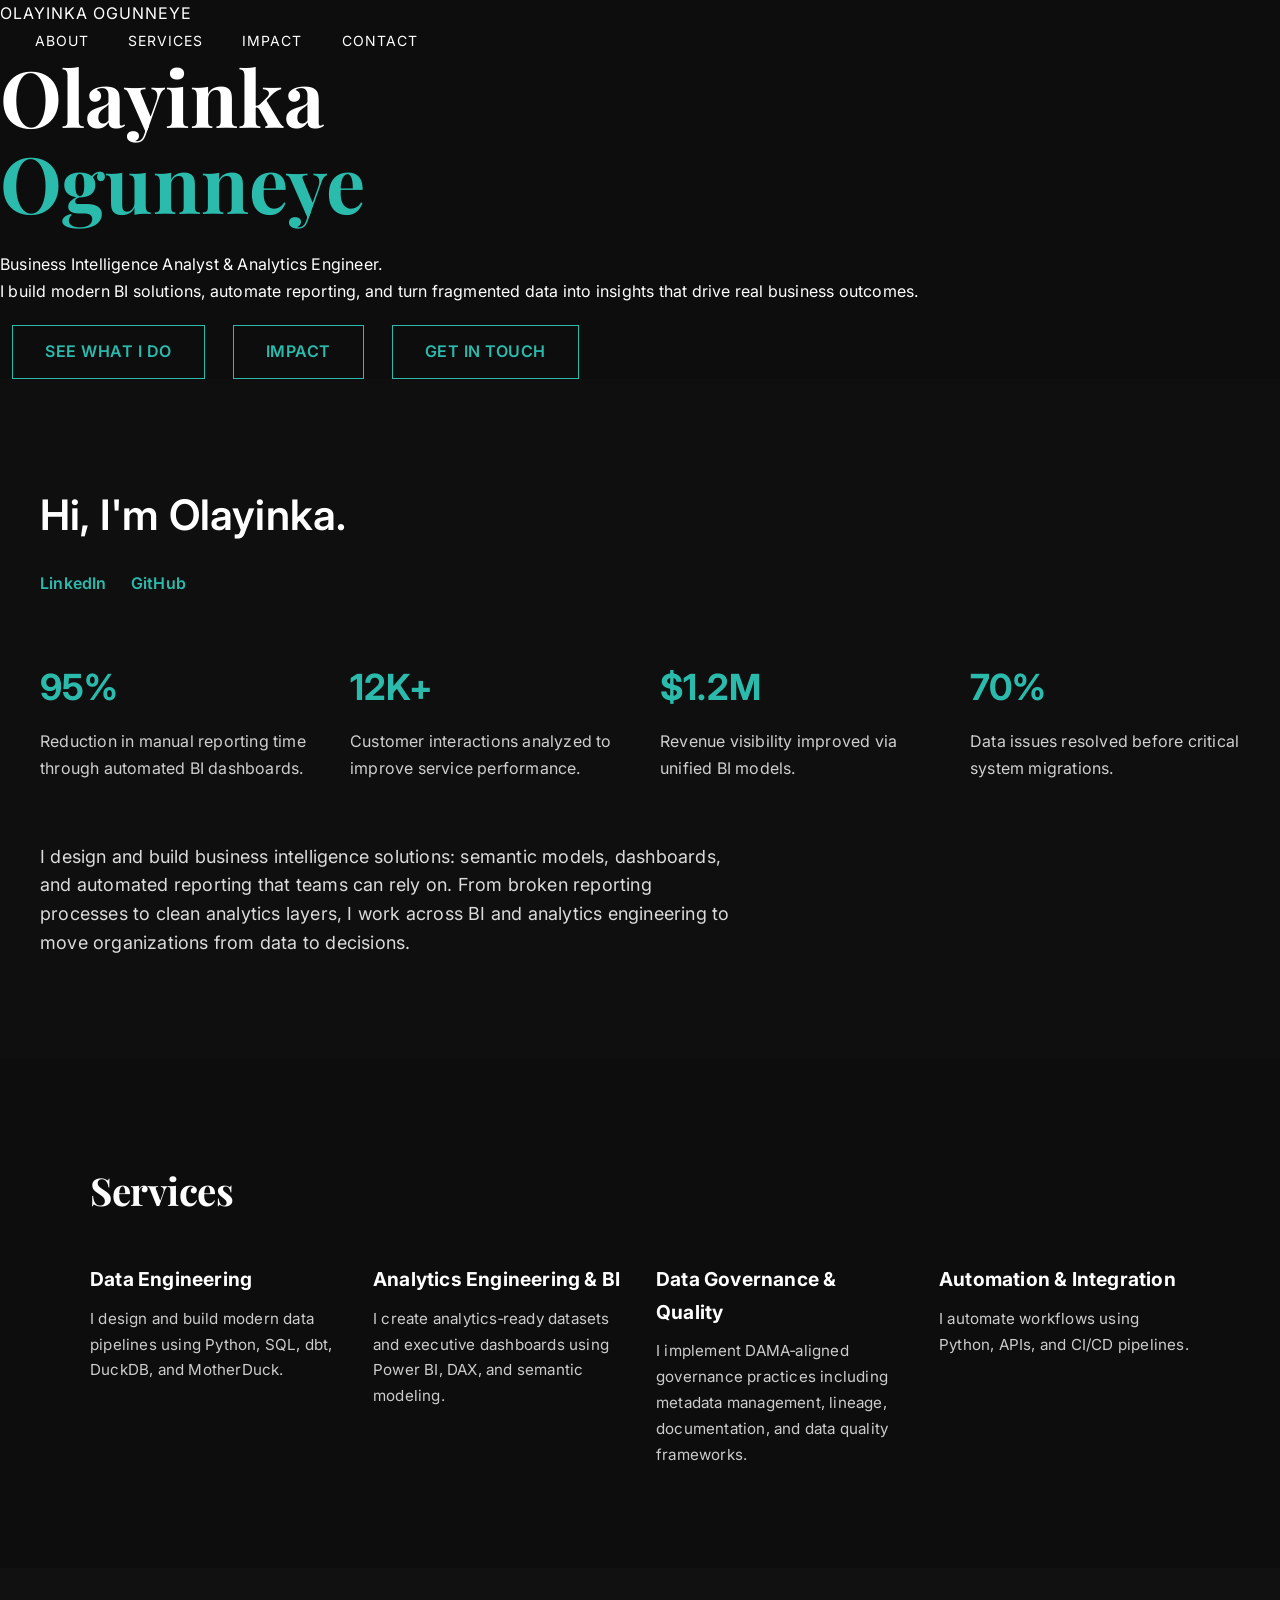
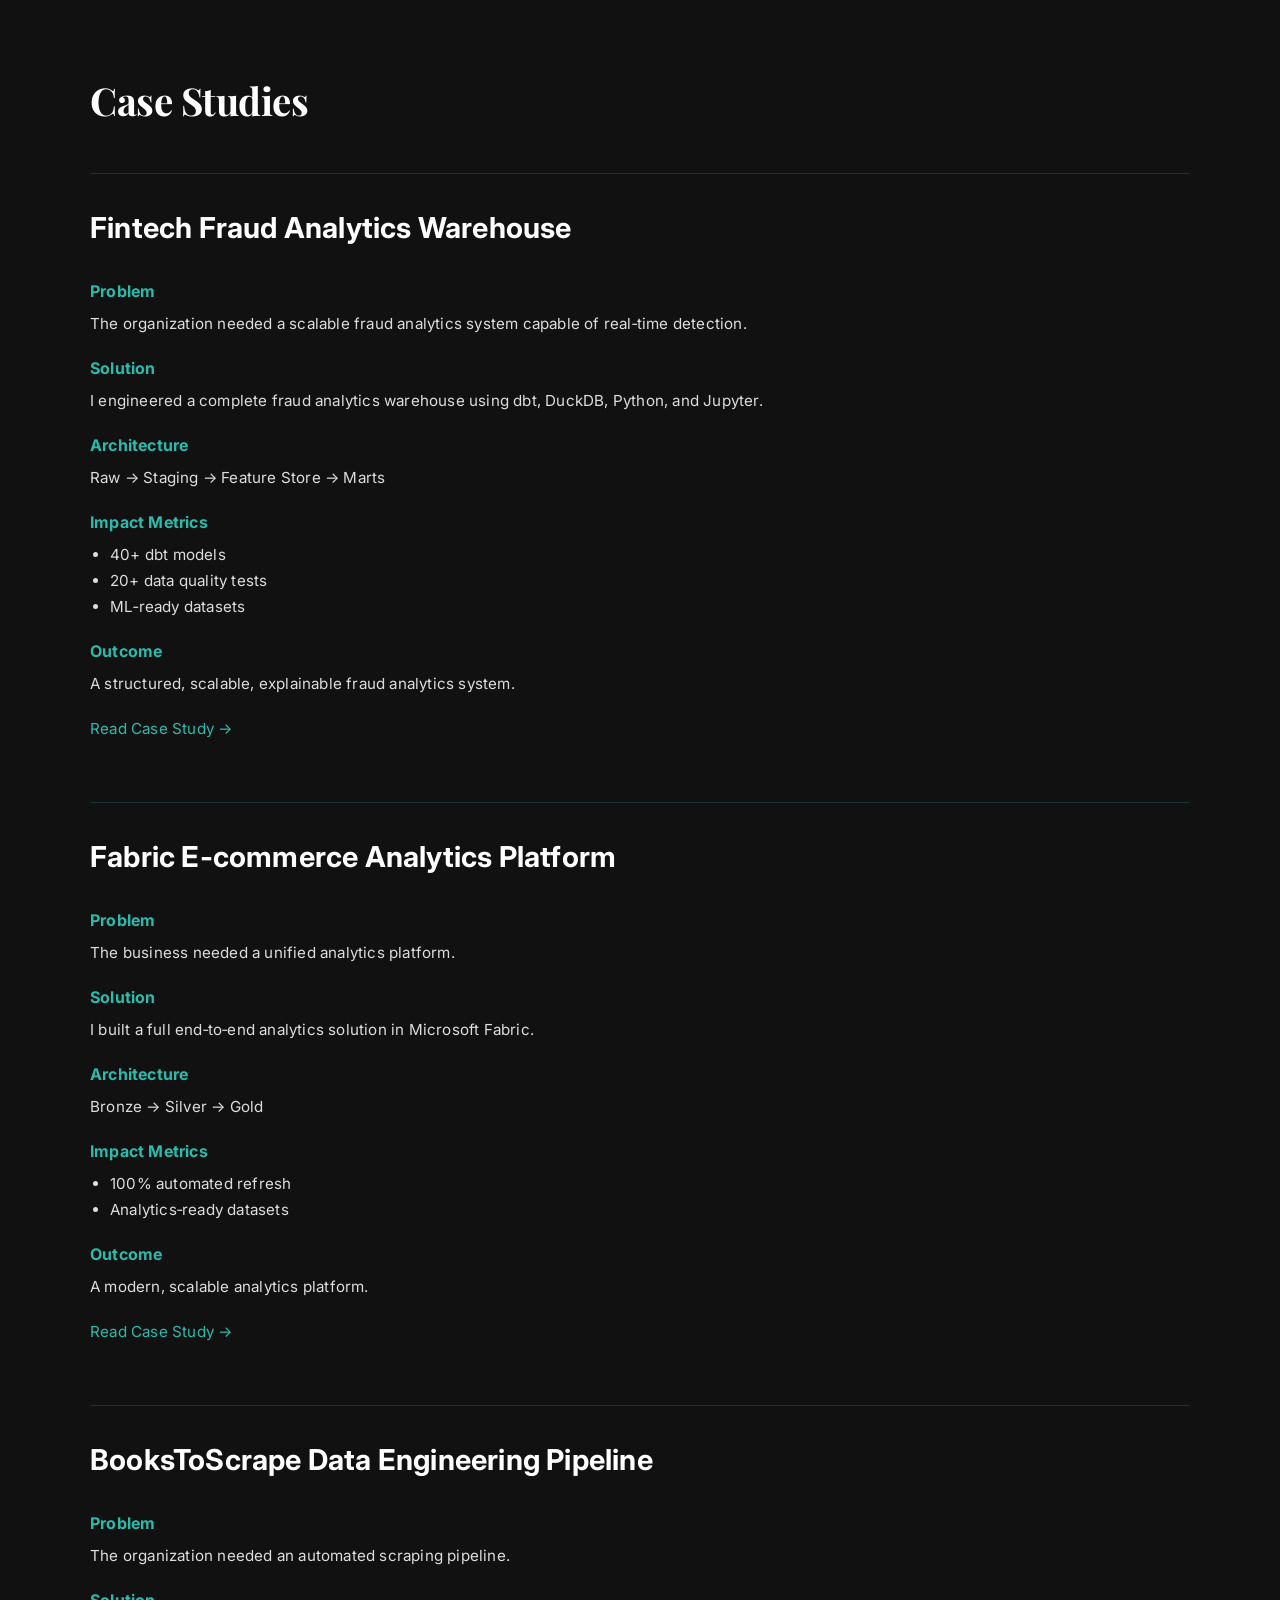
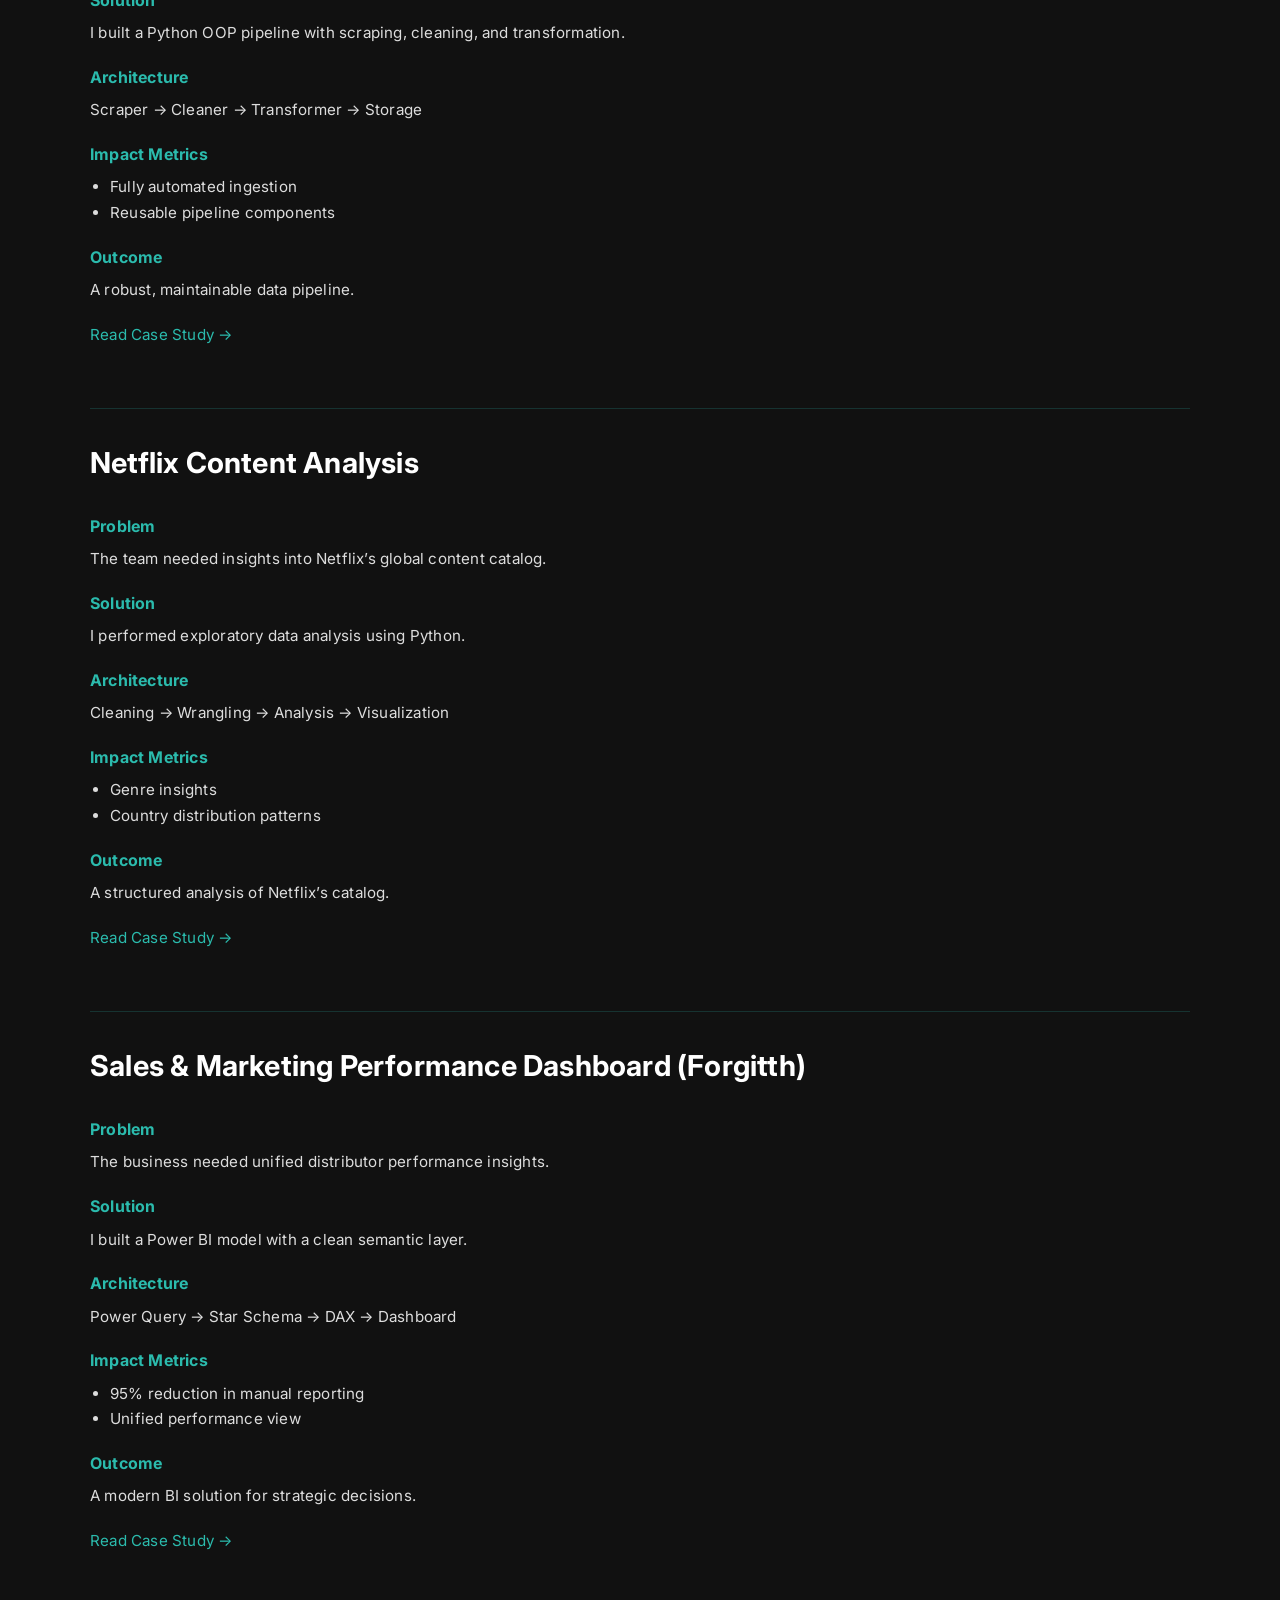
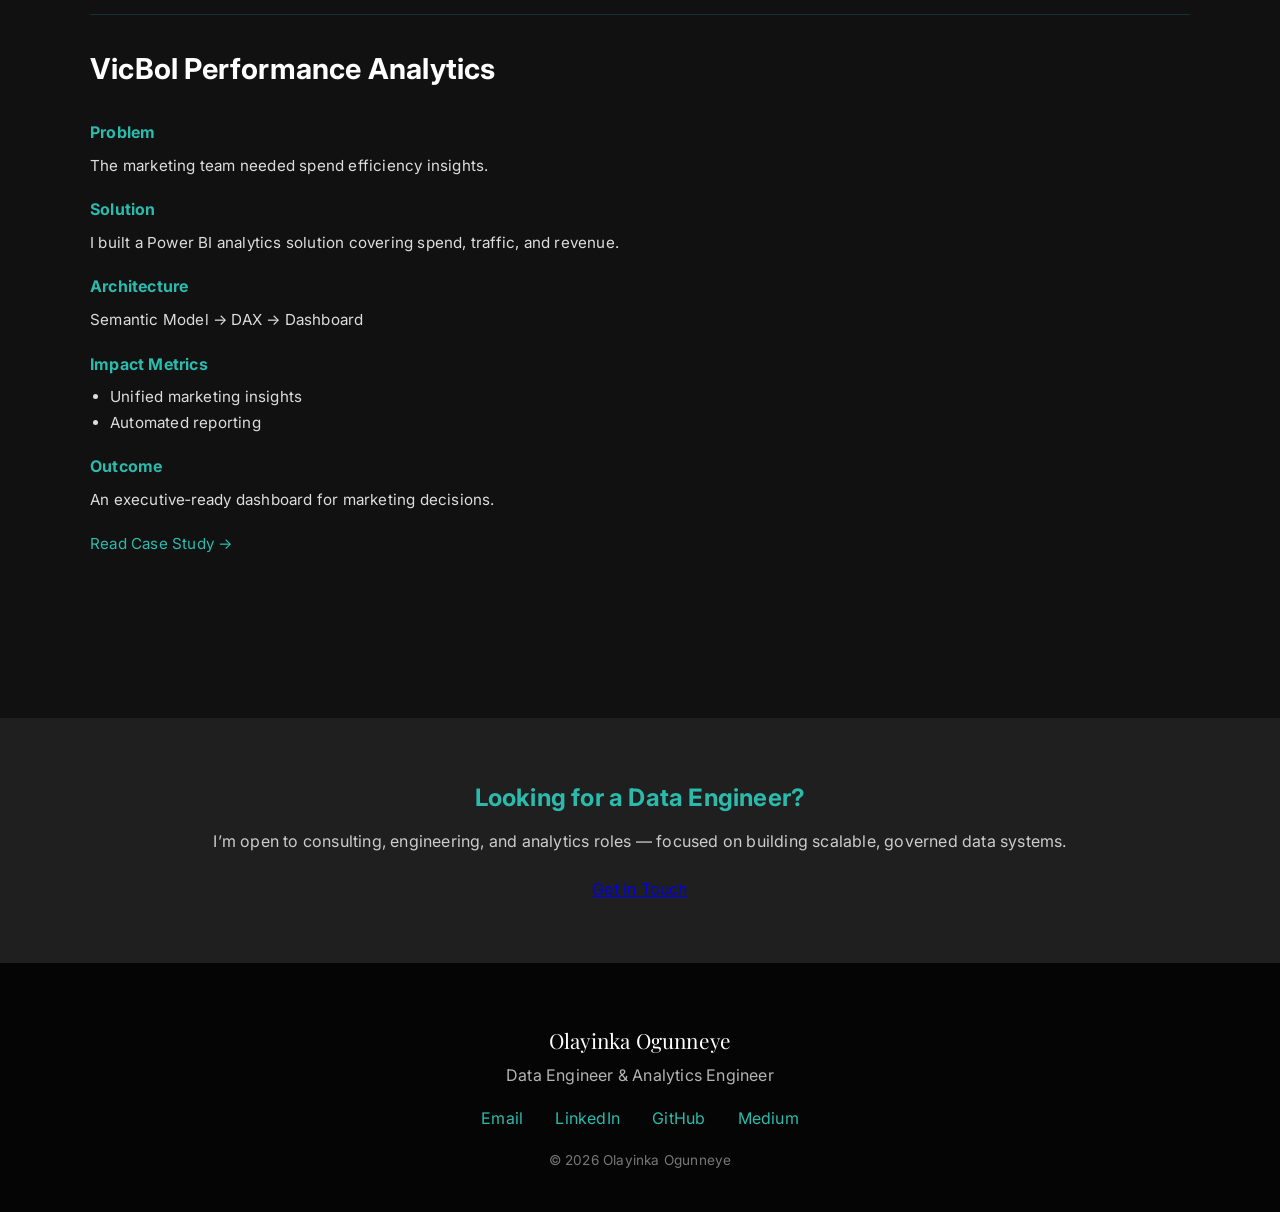
==== commit c3c92e82: "edited the hero tagline" ====
--- a/index.html
+++ b/index.html
@@ -39,7 +39,8 @@
             </p>
 
             <p class="hero-tagline">
-                I build modern BI solutions, automate reporting, and turn fragmented data into insights 
+                I build modern BI solutions, automate reporting, 
+                and turn fragmented data into insights 
                 that drive real business outcomes.
             </p>
 
--- a/assets/css/style.css
+++ b/assets/css/style.css
@@ -56,29 +56,51 @@
 /* =========================================
    HERO
 ========================================= */
-.section-hero {
-    padding: 120px 0;
-    text-align: center;
+/* HERO SECTION */
+.hero-section {
     background-color: #0f0f0f;
     color: #ffffff;
-}
-
-.navbar {
+    padding: 80px 0 160px; /* More vertical padding for central alignment */
+    text-align: center;
+}
+
+/* NAVBAR */
+.hero-nav {
+    width: 100%;
+    padding: 25px 60px;
     display: flex;
     justify-content: space-between;
-    padding: 20px 40px;
+    align-items: center;
     font-weight: 600;
+}
+
+.nav-brand {
+    font-size: 16px;
+    letter-spacing: 1px;
 }
 
 .nav-menu li {
     display: inline-block;
-    margin-left: 30px;
+    margin-left: 35px;
+}
+
+.nav-menu a {
+    color: #ffffff;
+    text-decoration: none;
+    font-size: 14px;
+    letter-spacing: 1px;
+}
+
+/* HERO CENTER BLOCK */
+.hero-center {
+    margin-top: 120px; /* EXACT spacing Precious uses */
 }
 
 .hero-name {
-    font-size: 72px;
     font-family: 'Playfair Display', serif;
-    margin-bottom: 10px;
+    font-size: 78px; /* EXACT size Precious uses */
+    line-height: 1.1;
+    margin-bottom: 25px;
 }
 
 .hero-first {
@@ -88,34 +110,37 @@
 
 .hero-last {
     display: block;
-    color: #2BBBAD;
-}
-
-.hero-subtitle {
-    font-size: 22px;
+    color: #2BBBAD; /* EXACT teal Precious uses */
+}
+
+.hero-role {
+    font-size: 20px;
     margin-top: 10px;
     opacity: 0.9;
 }
 
-.hero-tagline {
+.hero-desc {
+    max-width: 600px; /* EXACT width Precious uses */
+    margin: 25px auto 50px;
     font-size: 18px;
-    max-width: 600px;
-    margin: 20px auto;
-    opacity: 0.8;
-}
-
+    opacity: 0.85;
+    line-height: 1.6;
+}
+
+/* BUTTONS */
 .hero-buttons {
-    margin-top: 40px;
+    margin-top: 20px;
 }
 
 .hero-btn {
     display: inline-block;
-    padding: 12px 28px;
-    margin: 0 10px;
+    padding: 12px 32px; /* EXACT padding Precious uses */
+    margin: 0 12px;
     border: 1px solid #2BBBAD;
     color: #2BBBAD;
     text-decoration: none;
     font-weight: 600;
+    letter-spacing: 0.5px;
     transition: 0.3s;
 }
 
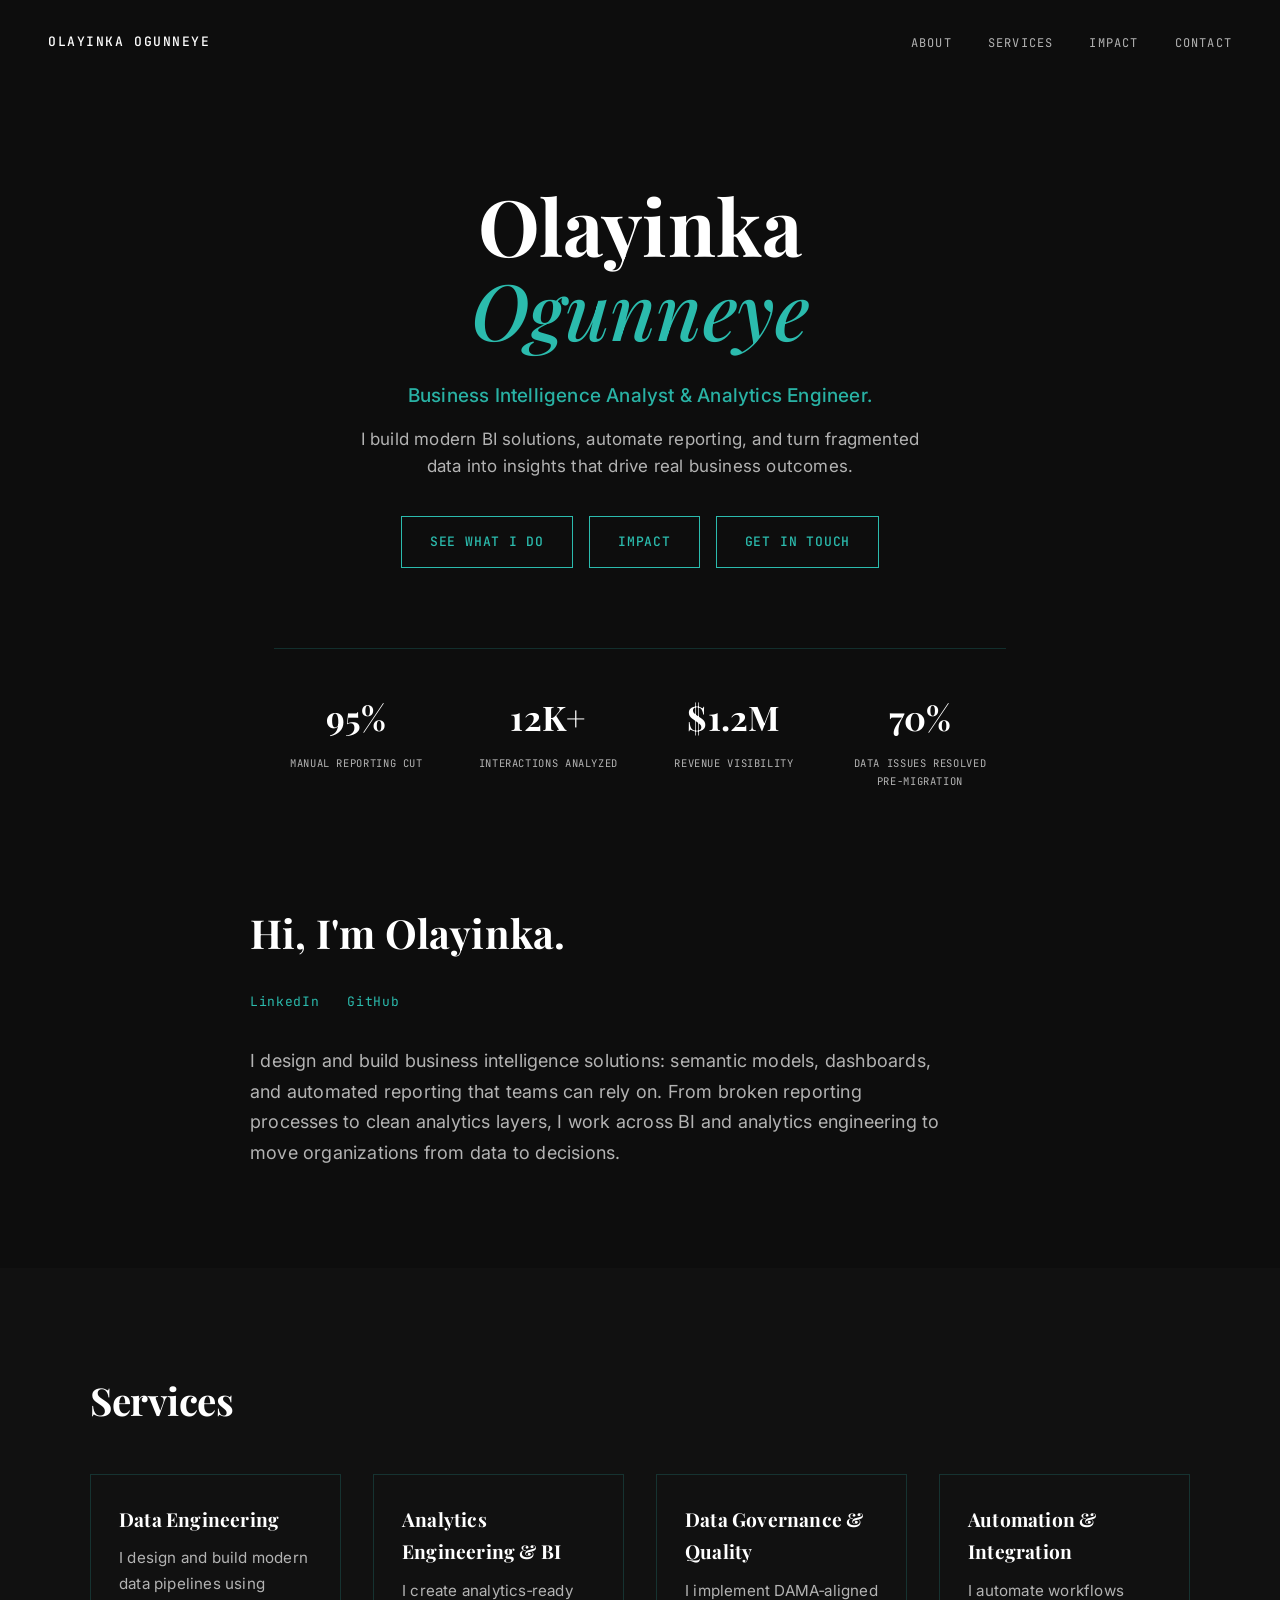
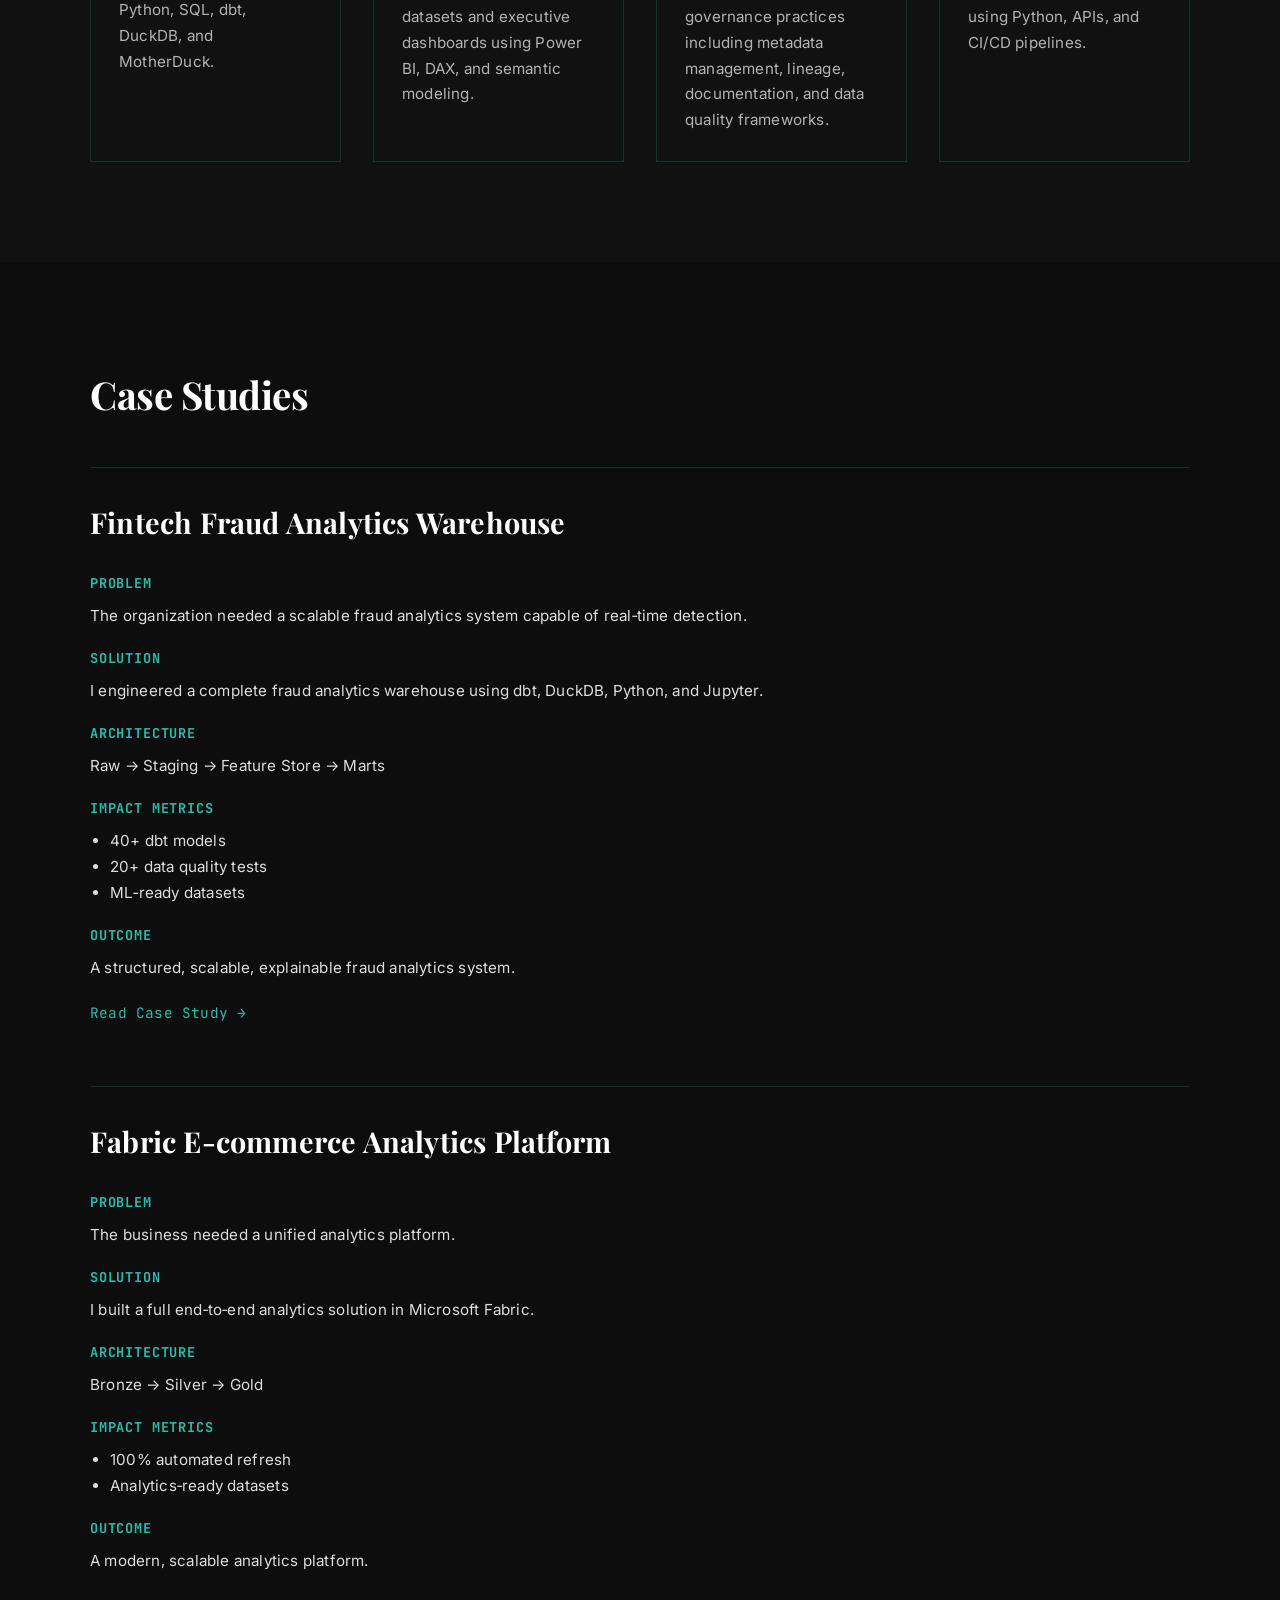
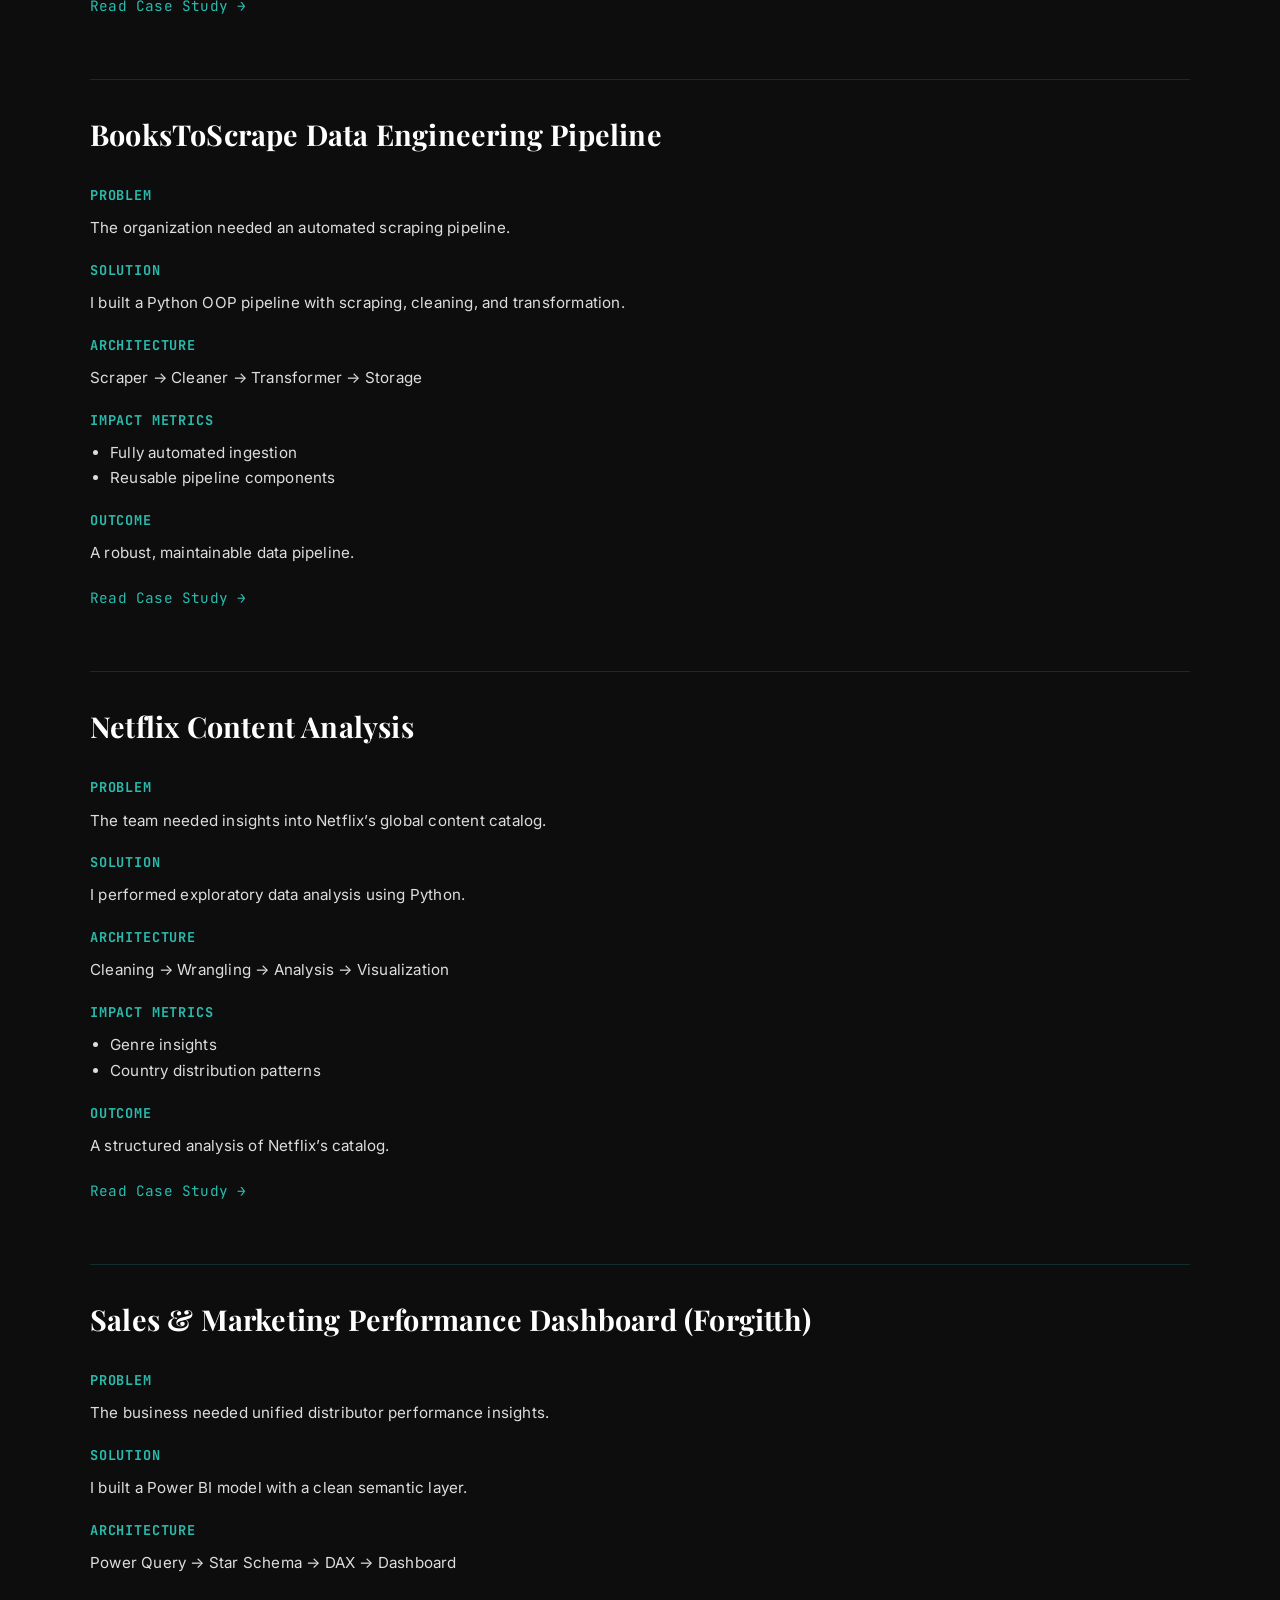
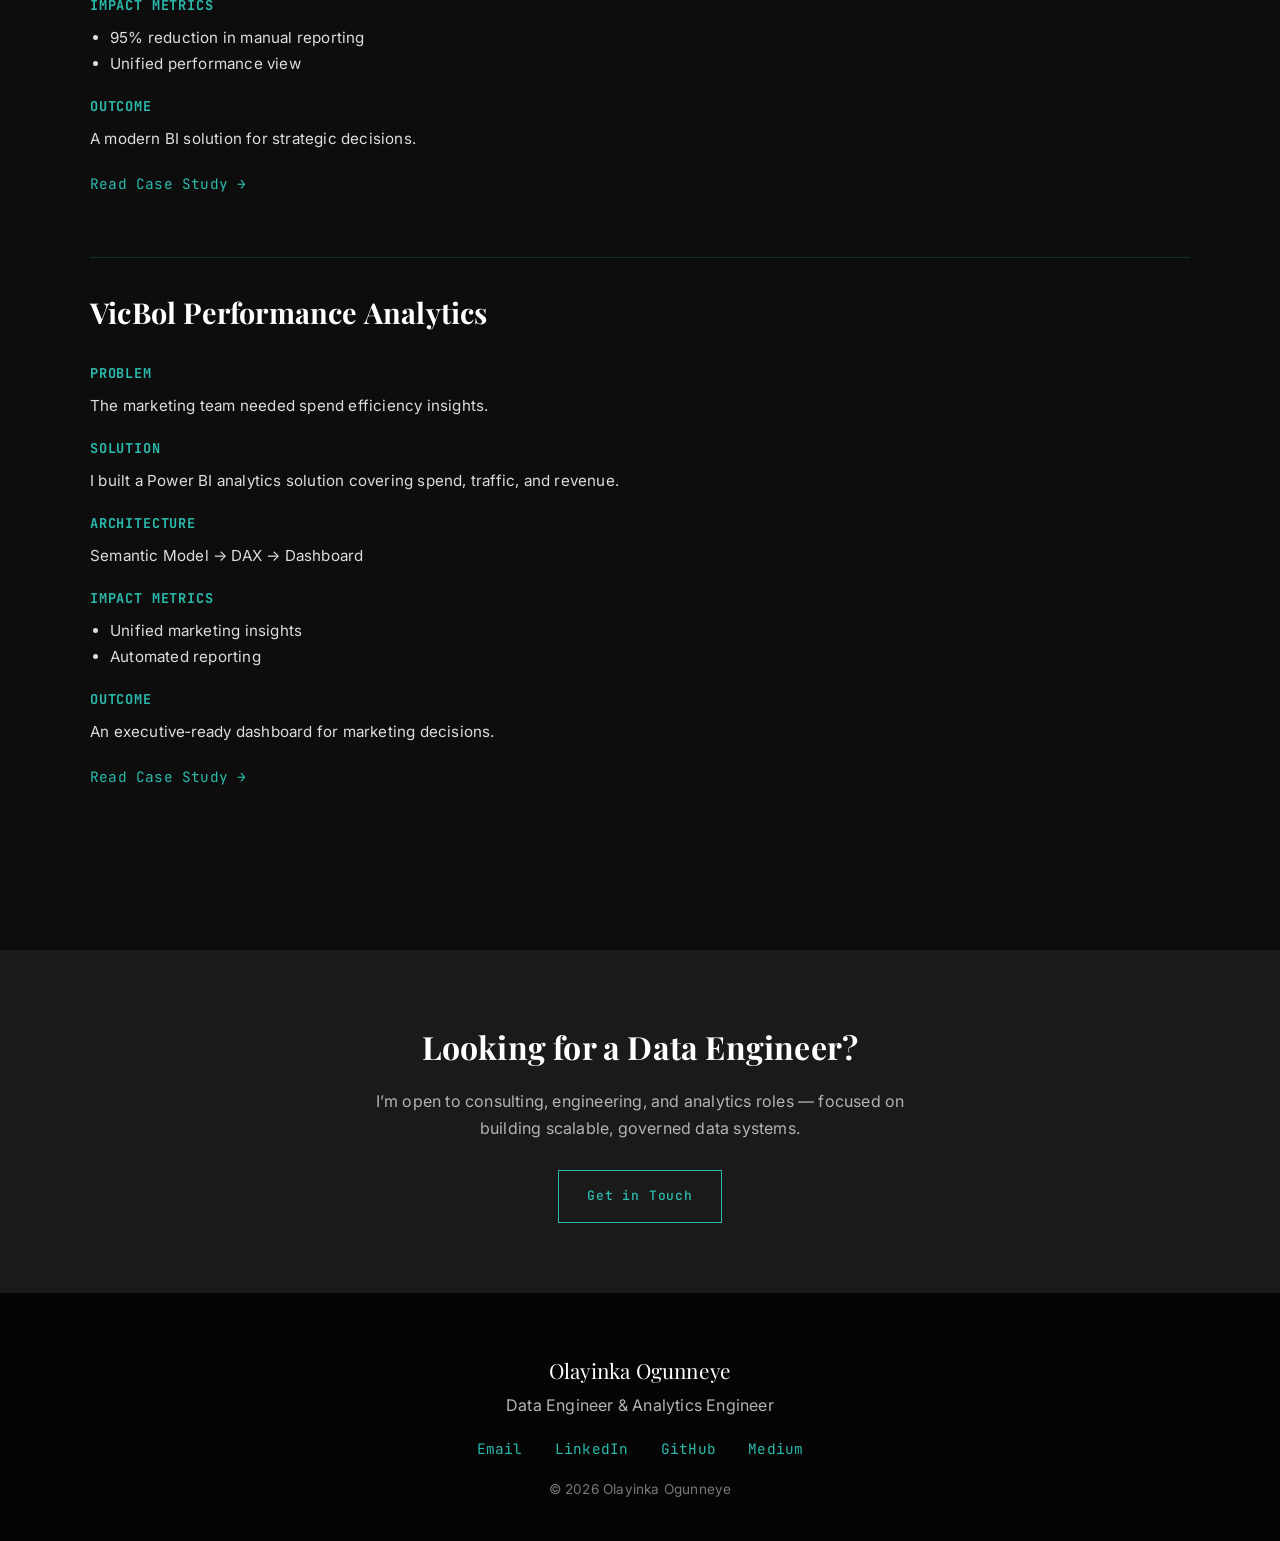
==== commit ffd9c3e9: "added new files" ====
--- a/index.html
+++ b/index.html
@@ -8,7 +8,7 @@
     <!-- Fonts -->
     <link rel="preconnect" href="https://fonts.googleapis.com">
     <link rel="preconnect" href="https://fonts.gstatic.com" crossorigin>
-    <link href="https://fonts.googleapis.com/css2?family=Inter:wght@300;400;600;700&family=Playfair+Display:wght@500;700&display=swap" rel="stylesheet">
+    <link href="https://fonts.googleapis.com/css2?family=Inter:wght@300;400;500;600;700&family=Playfair+Display:ital,wght@0,500;0,700;1,500&family=JetBrains+Mono:wght@400;500&display=swap" rel="stylesheet">
 
     <!-- Stylesheet -->
     <link rel="stylesheet" href="assets/css/style.css">
@@ -49,6 +49,25 @@
                 <a href="#impact" class="hero-btn">IMPACT</a>
                 <a href="#contact" class="hero-btn">GET IN TOUCH</a>
             </div>
+
+            <div class="hero-stats">
+                <div class="hero-stat">
+                    <span class="hero-stat-value">95%</span>
+                    <span class="hero-stat-label">Manual Reporting Cut</span>
+                </div>
+                <div class="hero-stat">
+                    <span class="hero-stat-value">12K+</span>
+                    <span class="hero-stat-label">Interactions Analyzed</span>
+                </div>
+                <div class="hero-stat">
+                    <span class="hero-stat-value">$1.2M</span>
+                    <span class="hero-stat-label">Revenue Visibility</span>
+                </div>
+                <div class="hero-stat">
+                    <span class="hero-stat-value">70%</span>
+                    <span class="hero-stat-label">Data Issues Resolved Pre‑Migration</span>
+                </div>
+            </div>
         </div>
     </header>
 
@@ -60,25 +79,6 @@
             <div class="impact-links">
                 <a href="https://www.linkedin.com/in/olayinkaogunneye" target="_blank">LinkedIn</a>
                 <a href="https://github.com/olayinkaogunneye" target="_blank">GitHub</a>
-            </div>
-
-            <div class="impact-metrics">
-                <div class="metric">
-                    <h3>95%</h3>
-                    <p>Reduction in manual reporting time through automated BI dashboards.</p>
-                </div>
-                <div class="metric">
-                    <h3>12K+</h3>
-                    <p>Customer interactions analyzed to improve service performance.</p>
-                </div>
-                <div class="metric">
-                    <h3>$1.2M</h3>
-                    <p>Revenue visibility improved via unified BI models.</p>
-                </div>
-                <div class="metric">
-                    <h3>70%</h3>
-                    <p>Data issues resolved before critical system migrations.</p>
-                </div>
             </div>
 
             <p class="impact-summary">
--- a/assets/css/style.css
+++ b/assets/css/style.css
@@ -7,14 +7,28 @@
     box-sizing: border-box;
 }
 
+:root {
+    --bg: #0d0d0d;
+    --bg-alt: #111111;
+    --bg-footer: #050505;
+    --text: #ffffff;
+    --text-muted: #b3b3b3;
+    --text-dim: #777777;
+    --accent: #2bbbad;
+    --accent-dim: rgba(43, 187, 173, 0.2);
+    --font-display: 'Playfair Display', serif;
+    --font-body: 'Inter', system-ui, -apple-system, BlinkMacSystemFont, sans-serif;
+    --font-mono: 'JetBrains Mono', monospace;
+}
+
 html {
     scroll-behavior: smooth;
 }
 
 body {
-    font-family: 'Inter', system-ui, -apple-system, BlinkMacSystemFont, sans-serif;
-    background-color: #0D0D0D;
-    color: #FFFFFF;
+    font-family: var(--font-body);
+    background-color: var(--bg);
+    color: var(--text);
     line-height: 1.7;
     letter-spacing: 0.2px;
 }
@@ -33,7 +47,7 @@
 }
 
 .section-title {
-    font-family: 'Playfair Display', serif;
+    font-family: var(--font-display);
     font-size: 2.4rem;
     margin-bottom: 40px;
     letter-spacing: -0.5px;
@@ -53,186 +67,212 @@
     transform: translateY(0);
 }
 
+@media (prefers-reduced-motion: reduce) {
+    .fade-in {
+        opacity: 1;
+        transform: none;
+        transition: none;
+    }
+}
+
 /* =========================================
    HERO
 ========================================= */
-/* HERO SECTION */
-.hero-section {
-    background-color: #0f0f0f;
-    color: #ffffff;
-    padding: 80px 0 160px; /* More vertical padding for central alignment */
+.section-hero {
+    background-color: var(--bg);
+    color: var(--text);
     text-align: center;
 }
 
 /* NAVBAR */
-.hero-nav {
+.navbar {
     width: 100%;
-    padding: 25px 60px;
+    padding: 28px 48px;
     display: flex;
     justify-content: space-between;
     align-items: center;
-    font-weight: 600;
+    font-family: var(--font-mono);
 }
 
 .nav-brand {
-    font-size: 16px;
-    letter-spacing: 1px;
-}
-
-.nav-menu li {
-    display: inline-block;
-    margin-left: 35px;
+    font-size: 13px;
+    letter-spacing: 0.12em;
+    font-weight: 500;
+}
+
+.nav-menu {
+    display: flex;
+    list-style: none;
+    gap: 36px;
 }
 
 .nav-menu a {
-    color: #ffffff;
+    color: var(--text-muted);
     text-decoration: none;
-    font-size: 14px;
-    letter-spacing: 1px;
+    font-size: 12px;
+    letter-spacing: 0.1em;
+    transition: color 0.2s ease;
+}
+
+.nav-menu a:hover {
+    color: var(--accent);
 }
 
 /* HERO CENTER BLOCK */
-.hero-center {
-    margin-top: 120px; /* EXACT spacing Precious uses */
+.hero-content {
+    max-width: 780px;
+    margin: 100px auto 0;
+    padding: 0 24px;
+    display: flex;
+    flex-direction: column;
+    align-items: center;
 }
 
 .hero-name {
-    font-family: 'Playfair Display', serif;
-    font-size: 78px; /* EXACT size Precious uses */
-    line-height: 1.1;
-    margin-bottom: 25px;
+    font-family: var(--font-display);
+    font-size: clamp(48px, 8vw, 78px);
+    line-height: 1.08;
+    font-weight: 700;
+    margin-bottom: 28px;
 }
 
 .hero-first {
     display: block;
-    color: #ffffff;
+    color: var(--text);
 }
 
 .hero-last {
     display: block;
-    color: #2BBBAD; /* EXACT teal Precious uses */
-}
-
-.hero-role {
-    font-size: 20px;
-    margin-top: 10px;
-    opacity: 0.9;
-}
-
-.hero-desc {
-    max-width: 600px; /* EXACT width Precious uses */
-    margin: 25px auto 50px;
-    font-size: 18px;
-    opacity: 0.85;
+    font-style: italic;
+    font-weight: 500;
+    color: var(--accent);
+}
+
+.hero-subtitle {
+    font-size: 19px;
+    font-weight: 500;
+    opacity: 0.95;
+    margin-bottom: 14px;
+}
+
+.hero-tagline {
+    max-width: 560px;
+    font-size: 17px;
+    color: var(--text-muted);
     line-height: 1.6;
+    margin-bottom: 40px;
 }
 
 /* BUTTONS */
 .hero-buttons {
-    margin-top: 20px;
-}
-
-.hero-btn {
+    display: flex;
+    gap: 16px;
+    flex-wrap: wrap;
+    justify-content: center;
+}
+
+.hero-btn,
+.cta-button {
     display: inline-block;
-    padding: 12px 32px; /* EXACT padding Precious uses */
-    margin: 0 12px;
-    border: 1px solid #2BBBAD;
-    color: #2BBBAD;
+    font-family: var(--font-mono);
+    font-size: 13px;
+    letter-spacing: 0.06em;
+    padding: 14px 28px;
+    border: 1px solid var(--accent);
+    color: var(--accent);
     text-decoration: none;
-    font-weight: 600;
-    letter-spacing: 0.5px;
-    transition: 0.3s;
-}
-
-.hero-btn:hover {
-    background-color: #2BBBAD;
-    color: #0f0f0f;
+    font-weight: 500;
+    transition: background-color 0.25s ease, color 0.25s ease;
+}
+
+.hero-btn:hover,
+.cta-button:hover {
+    background-color: var(--accent);
+    color: var(--bg);
+}
+
+/* HERO STATS */
+.hero-stats {
+    margin-top: 80px;
+    padding-top: 40px;
+    padding-bottom: 8px;
+    border-top: 1px solid var(--accent-dim);
+    width: 100%;
+    display: flex;
+    justify-content: center;
+    gap: 56px;
+    flex-wrap: wrap;
+}
+
+.hero-stat {
+    display: flex;
+    flex-direction: column;
+    align-items: center;
+    min-width: 120px;
+}
+
+.hero-stat-value {
+    font-family: var(--font-display);
+    font-size: 34px;
+    font-weight: 700;
+    color: var(--text);
+}
+
+.hero-stat-label {
+    margin-top: 8px;
+    font-family: var(--font-mono);
+    font-size: 10.5px;
+    letter-spacing: 0.06em;
+    text-transform: uppercase;
+    color: var(--text-muted);
+    max-width: 140px;
 }
 
 /* IMPACT SECTION */
 .impact-section {
-    background-color: #0f0f0f;
-    color: #ffffff;
+    background-color: var(--bg);
+    color: var(--text);
     padding: 100px 40px;
 }
 
+.impact-content {
+    max-width: 780px;
+    margin: 0 auto;
+}
+
 .impact-title {
-    font-size: 42px;
-    font-weight: 600;
+    font-family: var(--font-display);
+    font-size: 40px;
+    font-weight: 700;
     margin-bottom: 20px;
 }
 
 .impact-links a {
-    margin-right: 20px;
-    color: #2BBBAD;
+    margin-right: 24px;
+    color: var(--accent);
     text-decoration: none;
-    font-weight: 600;
+    font-family: var(--font-mono);
+    font-size: 13px;
+    letter-spacing: 0.05em;
 }
 
 .impact-links a:hover {
     text-decoration: underline;
-}
-
-.impact-metrics {
-    display: grid;
-    grid-template-columns: repeat(4, 1fr);
-    gap: 40px;
-    margin: 60px 0;
-}
-
-.metric h3 {
-    font-size: 36px;
-    color: #2BBBAD;
-    margin-bottom: 10px;
-}
-
-.metric p {
-    font-size: 16px;
-    opacity: 0.8;
 }
 
 .impact-summary {
     max-width: 700px;
     font-size: 18px;
-    opacity: 0.85;
-    line-height: 1.6;
-}
-
-/* =========================================
-   METRICS
-========================================= */
-.section-metrics {
-    background-color: #111111;
-}
-
-.metrics-grid {
-    display: grid;
-    grid-template-columns: repeat(auto-fit, minmax(180px, 1fr));
-    gap: 24px;
-}
-
-.metric-item {
-    padding: 20px 0;
-}
-
-.metric-value {
-    display: block;
-    font-size: 2rem;
-    font-weight: 700;
-    color: #2BBBAD;
-}
-
-.metric-label {
-    display: block;
-    color: #B3B3B3;
-    margin-top: 6px;
+    color: var(--text-muted);
+    line-height: 1.7;
+    margin-top: 32px;
 }
 
 /* =========================================
    SERVICES
 ========================================= */
 .section-services {
-    background-color: #0D0D0D;
+    background-color: var(--bg-alt);
 }
 
 .services-grid {
@@ -241,13 +281,24 @@
     gap: 32px;
 }
 
+.service-item {
+    padding: 28px;
+    border: 1px solid var(--accent-dim);
+    transition: border-color 0.25s ease;
+}
+
+.service-item:hover {
+    border-color: var(--accent);
+}
+
 .service-item h3 {
+    font-family: var(--font-display);
     font-size: 1.2rem;
     margin-bottom: 10px;
 }
 
 .service-item p {
-    color: #CCCCCC;
+    color: var(--text-muted);
     font-size: 0.95rem;
 }
 
@@ -255,16 +306,17 @@
    CASE STUDIES
 ========================================= */
 .section-work {
-    background-color: #111111;
+    background-color: var(--bg);
 }
 
 .case-study {
     margin-bottom: 60px;
-    border-top: 1px solid #2BBBAD33;
+    border-top: 1px solid var(--accent-dim);
     padding-top: 30px;
 }
 
 .case-title {
+    font-family: var(--font-display);
     font-size: 1.8rem;
     margin-bottom: 25px;
 }
@@ -274,14 +326,17 @@
 }
 
 .case-block h4 {
-    font-size: 1rem;
-    color: #2BBBAD;
-    margin-bottom: 6px;
+    font-family: var(--font-mono);
+    font-size: 0.85rem;
+    letter-spacing: 0.06em;
+    text-transform: uppercase;
+    color: var(--accent);
+    margin-bottom: 8px;
 }
 
 .case-block p,
 .case-block ul {
-    color: #DDDDDD;
+    color: #dddddd;
     font-size: 0.95rem;
 }
 
@@ -311,8 +366,9 @@
 
 .case-links a {
     margin-right: 18px;
-    font-size: 0.95rem;
-    color: #2BBBAD;
+    font-family: var(--font-mono);
+    font-size: 0.9rem;
+    color: var(--accent);
     text-decoration: none;
 }
 
@@ -321,60 +377,52 @@
 }
 
 /* =========================================
-   EXPERIENCE TIMELINE
-========================================= */
-.section-experience {
-    background-color: #0D0D0D;
-}
-
-.timeline {
-    border-left: 2px solid #2BBBAD55;
-    padding-left: 24px;
-}
-
-.timeline-item {
-    position: relative;
-    margin-bottom: 30px;
-}
-
-.timeline-dot {
-    position: absolute;
-    left: -11px;
-    top: 4px;
-    width: 16px;
-    height: 16px;
-    border-radius: 50%;
-    background-color: #2BBBAD;
-    border: 3px solid #0D0D0D;
-}
-
-.timeline-content h3 {
-    font-size: 1.1rem;
-    margin-bottom: 6px;
-}
-
-.timeline-content p {
-    color: #CCCCCC;
-    font-size: 0.95rem;
+   CASE STUDY PAGE HERO (books/fabric/etc.)
+========================================= */
+.hero-title {
+    font-family: var(--font-display);
+    font-size: clamp(32px, 5vw, 52px);
+    font-weight: 700;
+    line-height: 1.15;
+    margin-bottom: 20px;
+}
+
+.section-hero .hero-subtitle {
+    max-width: 640px;
+    margin: 0 auto 14px;
+    color: var(--accent);
+}
+
+.section-hero .hero-tagline {
+    margin: 0 auto 36px;
+}
+
+.section-hero .container .cta-button {
+    margin-top: 8px;
 }
 
 /* =========================================
    CTA SECTION
 ========================================= */
 .section-cta {
-    background-color: #1F1F1F;
+    background-color: #1a1a1a;
     text-align: center;
-    padding: 60px 0;
+    padding: 70px 0;
 }
 
 .section-cta h2 {
-    color: #2BBBAD;
-    margin-bottom: 10px;
+    font-family: var(--font-display);
+    color: var(--text);
+    font-size: 2rem;
+    margin-bottom: 14px;
 }
 
 .section-cta p {
-    color: #CCCCCC;
-    margin-bottom: 20px;
+    color: var(--text-muted);
+    margin-bottom: 28px;
+    max-width: 560px;
+    margin-left: auto;
+    margin-right: auto;
 }
 
 /* =========================================
@@ -384,8 +432,8 @@
     position: fixed;
     bottom: 40px;
     right: 40px;
-    background-color: #2BBBAD;
-    color: #0D0D0D;
+    background-color: var(--accent);
+    color: var(--bg);
     border: none;
     padding: 14px 18px;
     border-radius: 50%;
@@ -405,26 +453,27 @@
    FOOTER
 ========================================= */
 .footer {
-    background-color: #050505;
+    background-color: var(--bg-footer);
     padding: 60px 0 40px;
     text-align: center;
 }
 
 .footer-name {
-    font-family: 'Playfair Display', serif;
+    font-family: var(--font-display);
     font-size: 1.3rem;
     margin-bottom: 4px;
 }
 
 .footer-role {
-    color: #B3B3B3;
+    color: var(--text-muted);
     margin-bottom: 16px;
 }
 
 .footer-links a {
     margin: 0 14px;
-    color: #2BBBAD;
-    font-size: 1rem;
+    color: var(--accent);
+    font-family: var(--font-mono);
+    font-size: 0.9rem;
     text-decoration: none;
 }
 
@@ -435,19 +484,44 @@
 .footer-copy {
     margin-top: 16px;
     font-size: 0.85rem;
-    color: #777777;
+    color: var(--text-dim);
 }
 
 /* =========================================
    RESPONSIVE
 ========================================= */
 @media (max-width: 768px) {
+    .navbar {
+        flex-direction: column;
+        gap: 16px;
+        padding: 24px;
+    }
+
+    .nav-menu {
+        gap: 20px;
+        flex-wrap: wrap;
+        justify-content: center;
+    }
+
+    .hero-content {
+        margin-top: 60px;
+    }
+
+    .hero-stats {
+        gap: 32px;
+        margin-top: 56px;
+    }
+
     .hero-title {
-        font-size: 2.4rem;
+        font-size: 2.2rem;
     }
 
     .hero-subtitle {
-        font-size: 1.2rem;
+        font-size: 1.1rem;
+    }
+
+    .impact-metrics {
+        grid-template-columns: repeat(2, 1fr);
     }
 
     section {
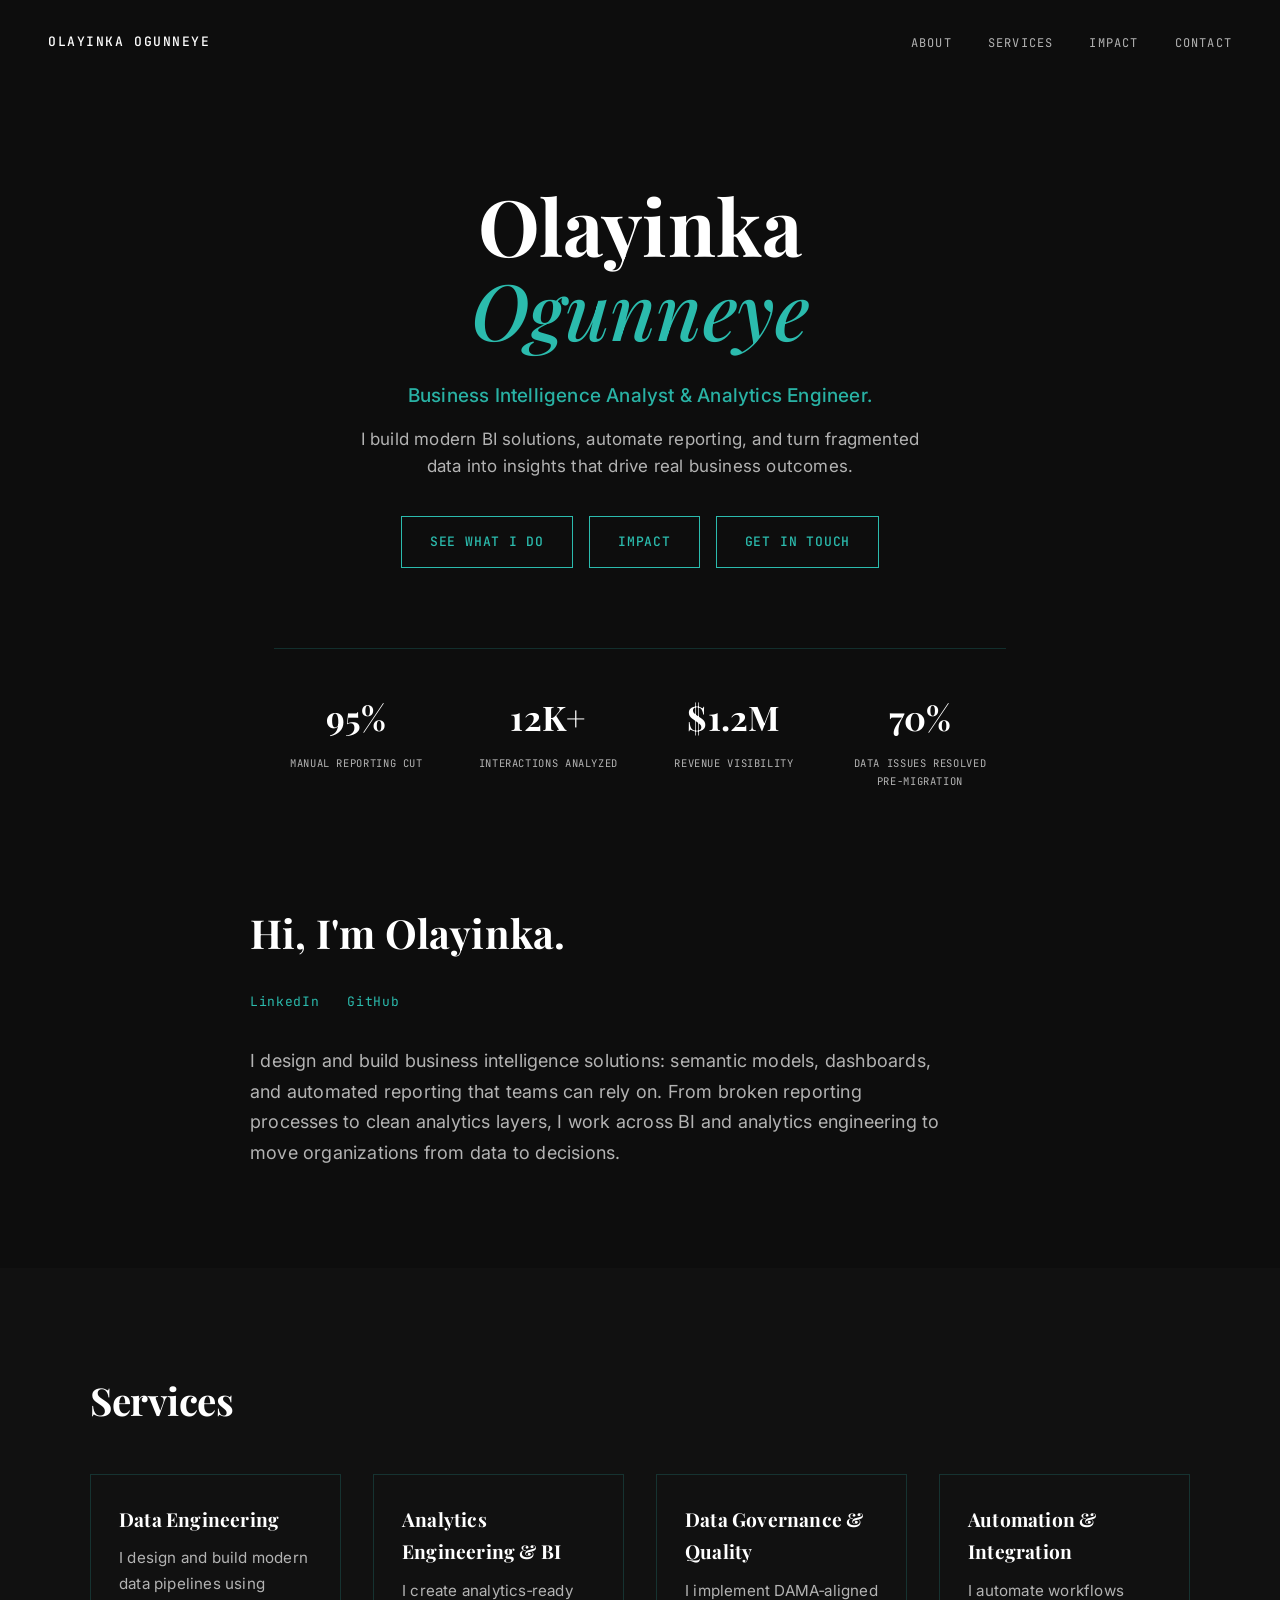
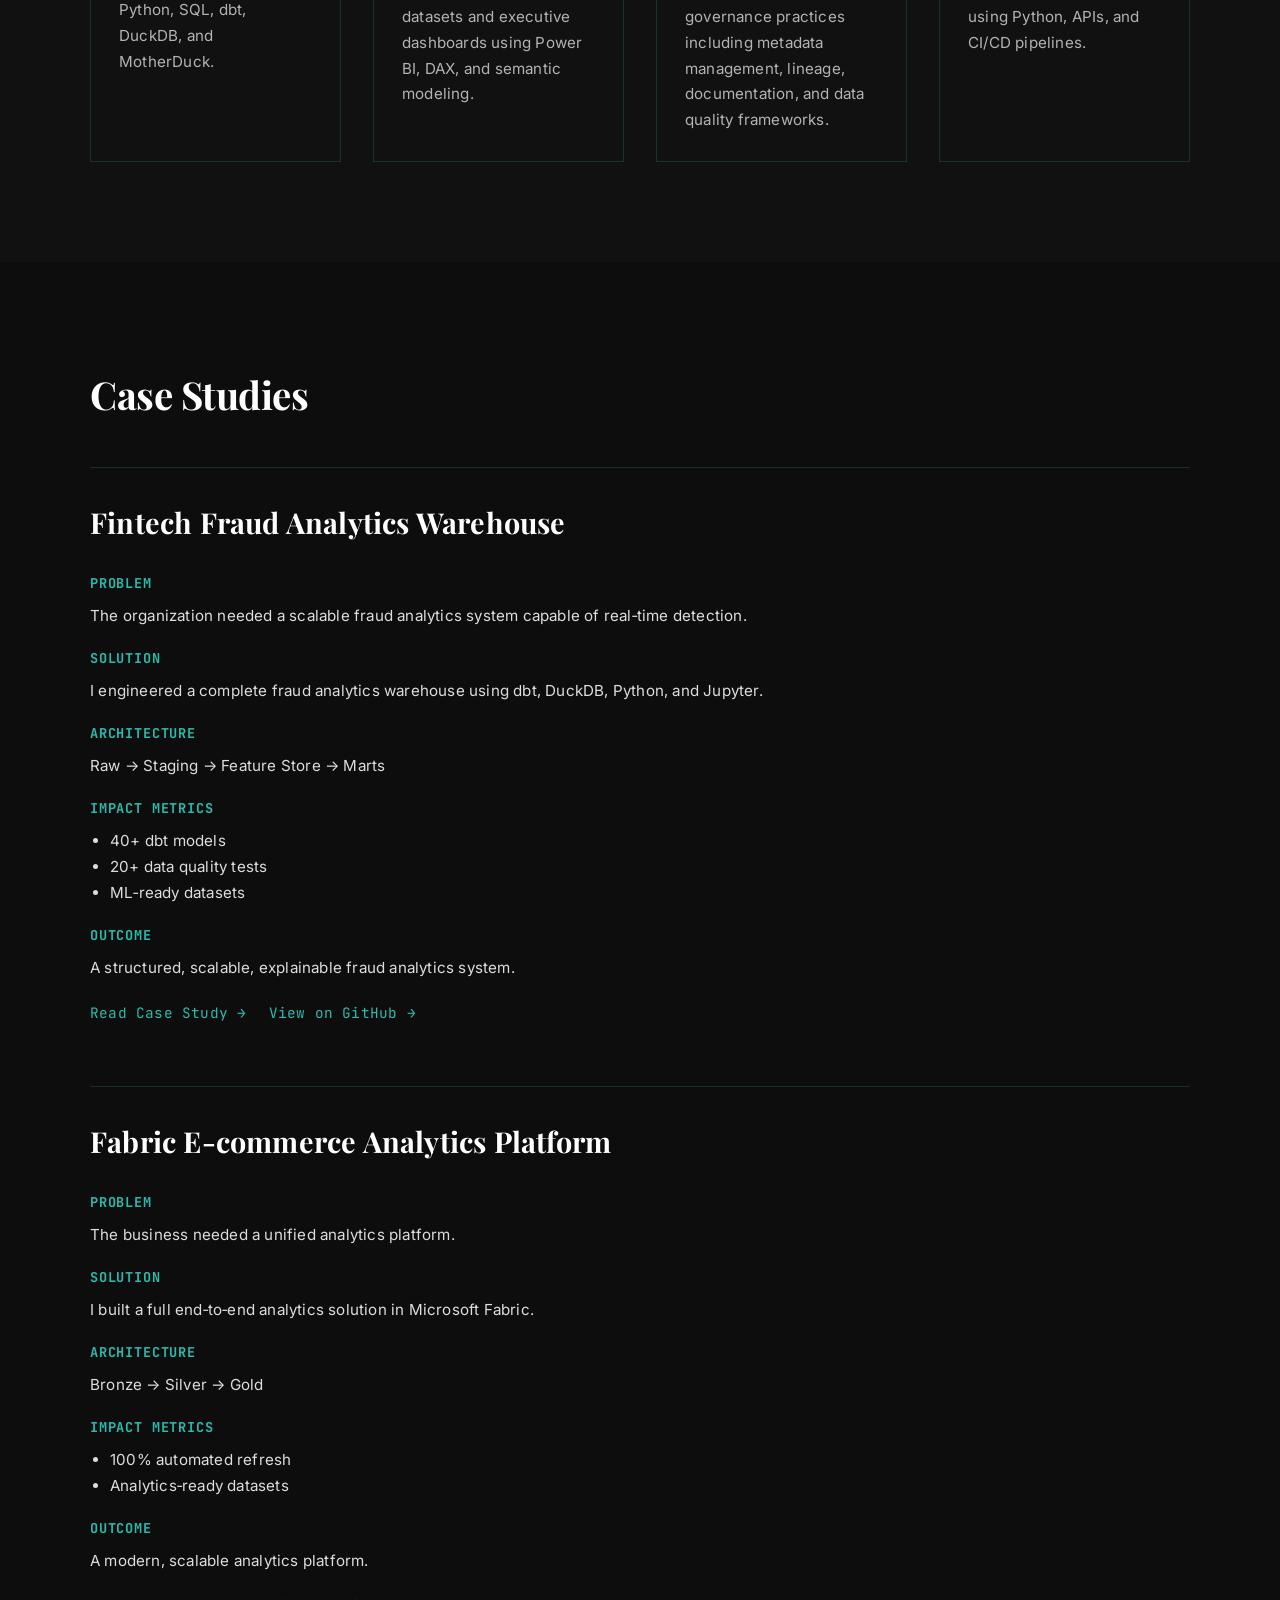
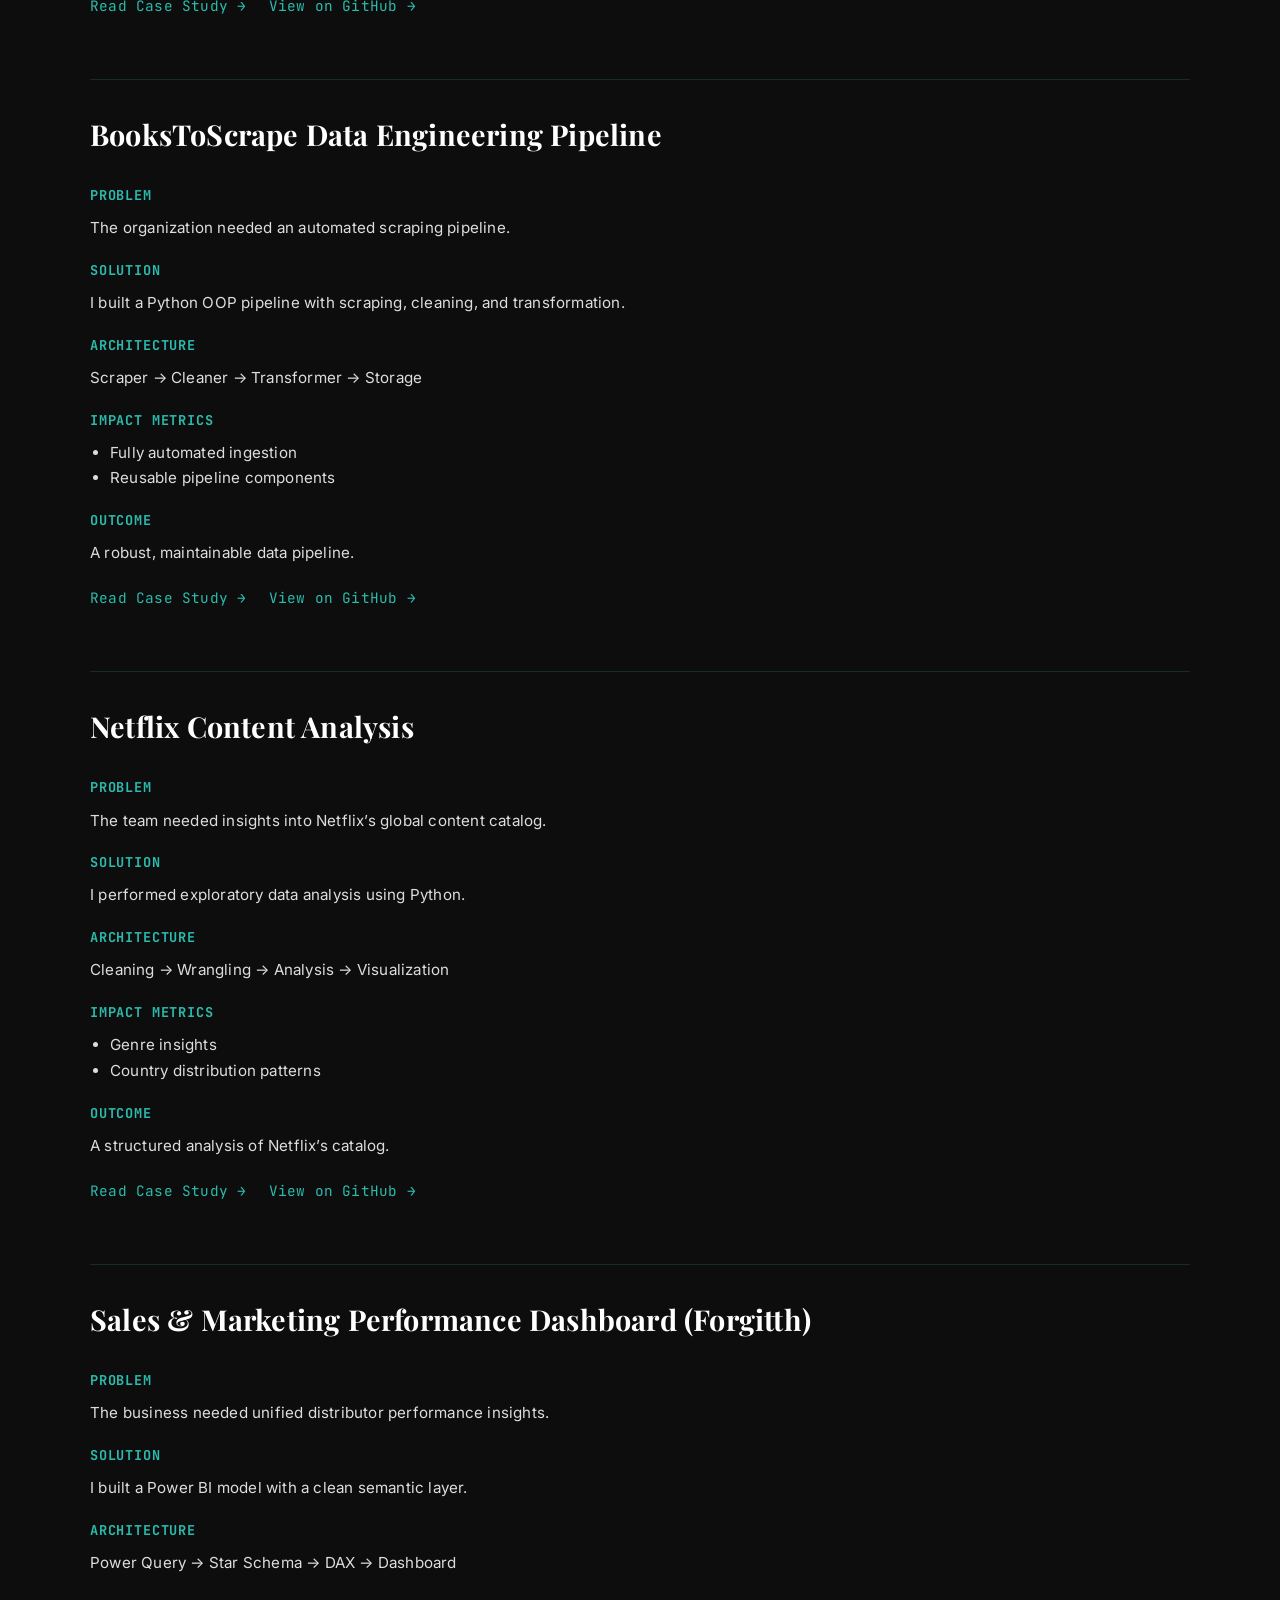
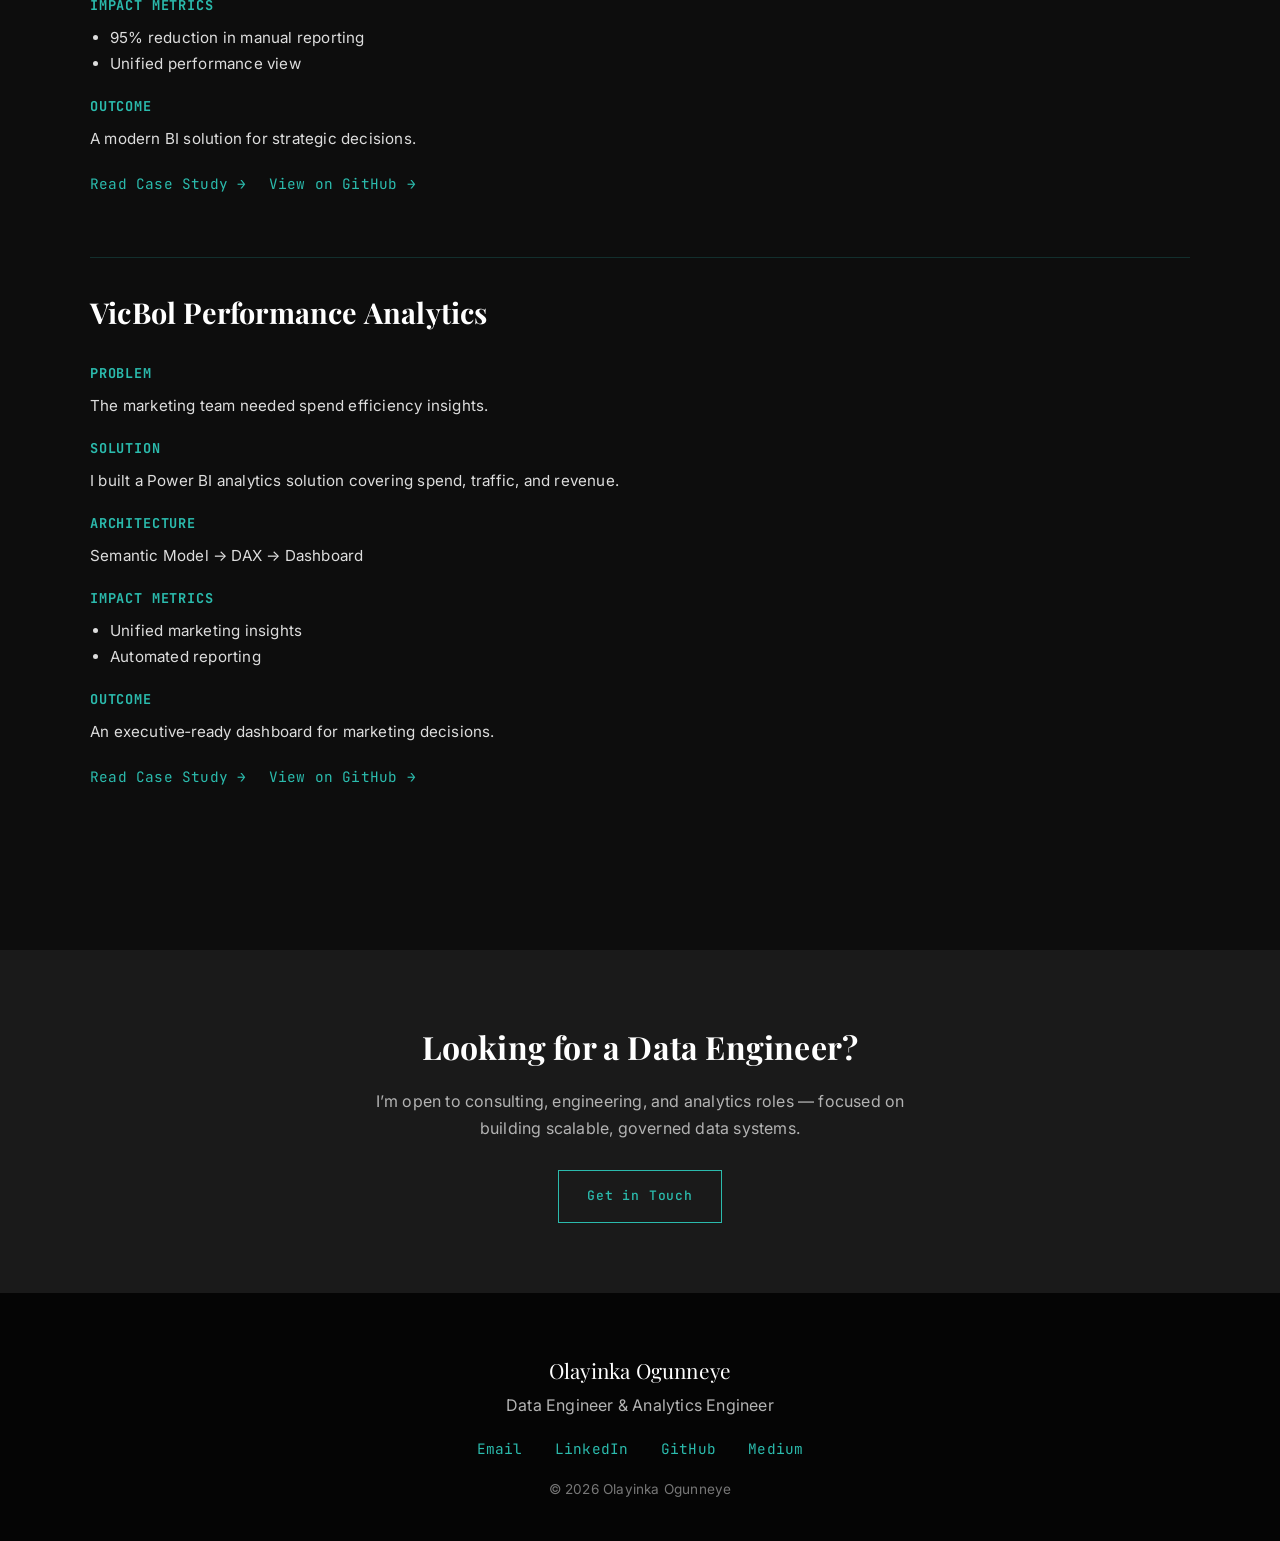
==== commit f15ae6ce: "added new github links" ====
--- a/index.html
+++ b/index.html
@@ -161,6 +161,9 @@
 
                 <div class="case-links">
                     <a href="case-studies/fraud-analytics.html" class="case-read-more">Read Case Study →</a>
+                    <a href="https://github.com/olayinkaogunneye/duckdb_dbt_project/tree/main" 
+                    class="case-read-more" 
+                    target="_blank">View on GitHub →</a>
                 </div>
             </div>
 
@@ -198,6 +201,9 @@
 
                 <div class="case-links">
                     <a href="case-studies/fabric-ecommerce.html" class="case-read-more">Read Case Study →</a>
+                    <a href="https://github.com/olayinkaogunneye/fabric-ecommerce-analytics-platform" 
+                    class="case-read-more"
+                    target="_blank">View on GitHub →</a>
                 </div>
             </div>
 
@@ -235,6 +241,9 @@
 
                 <div class="case-links">
                     <a href="case-studies/books-pipeline.html" class="case-read-more">Read Case Study →</a>
+                    <a href="https://github.com/olayinkaogunneye/python-projects/tree/main/projects/ecommerce_web_scraping" 
+                    class="case-read-more" 
+                    target="_blank">View on GitHub →</a>
                 </div>
             </div>
 
@@ -272,6 +281,9 @@
 
                 <div class="case-links">
                     <a href="case-studies/netflix-analysis.html" class="case-read-more">Read Case Study →</a>
+                    <a href="https://github.com/olayinkaogunneye/python-projects/tree/main/projects/netflix_data_analysis" 
+                    class="case-read-more" 
+                    target="_blank">View on GitHub →</a>
                 </div>
             </div>
 
@@ -309,6 +321,9 @@
 
                 <div class="case-links">
                     <a href="case-studies/forgitth-dashboard.html" class="case-read-more">Read Case Study →</a>
+                    <a href="https://github.com/olayinkaogunneye/python-projects/tree/main/projects/forgitth_bi_dashboard" 
+                    class="case-read-more" 
+                    target="_blank">View on GitHub →</a>
                 </div>
             </div>
 
@@ -346,6 +361,9 @@
 
                 <div class="case-links">
                     <a href="case-studies/vicbol-dashboard.html" class="case-read-more">Read Case Study →</a>
+                    <a href="https://github.com/olayinkaogunneye/python-projects/tree/main/projects/vicbol_marketing_analytics" 
+                    class="case-read-more" 
+                    target="_blank">View on GitHub →</a>
                 </div>
             </div>
 
